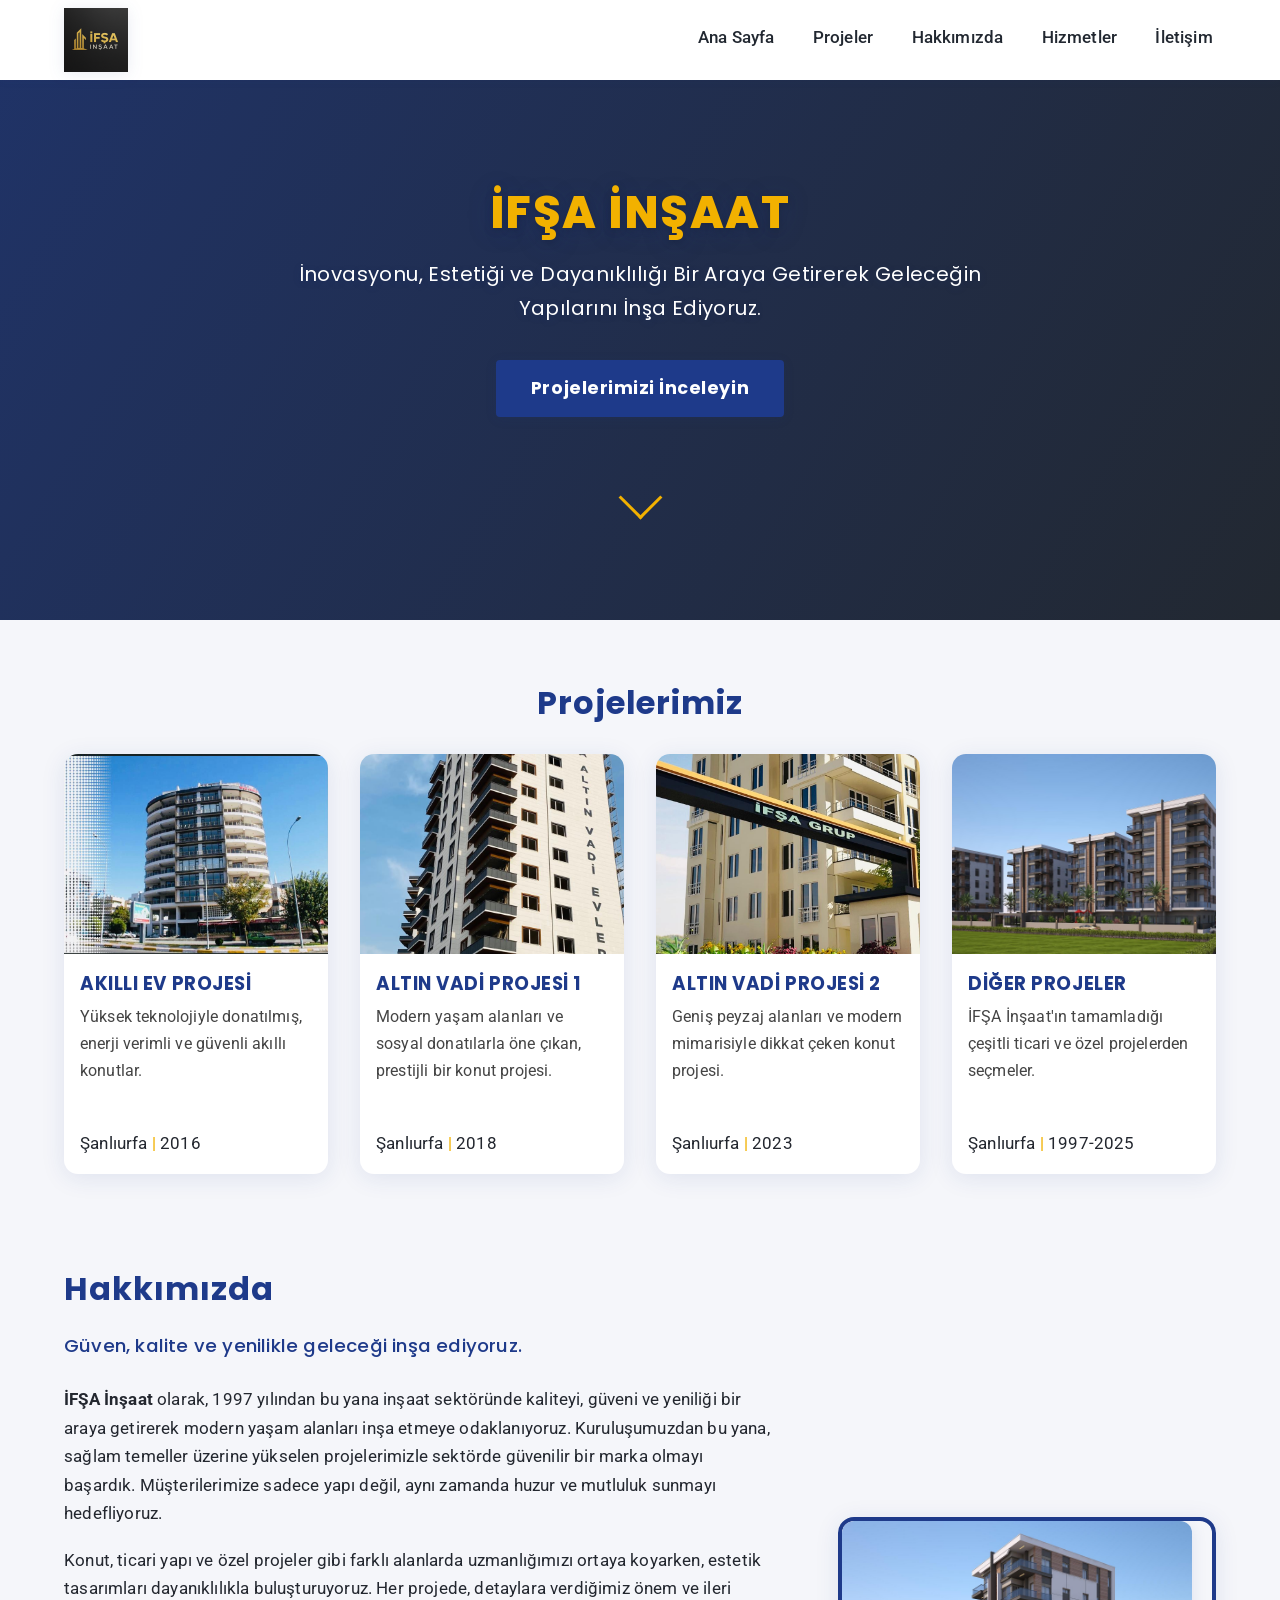
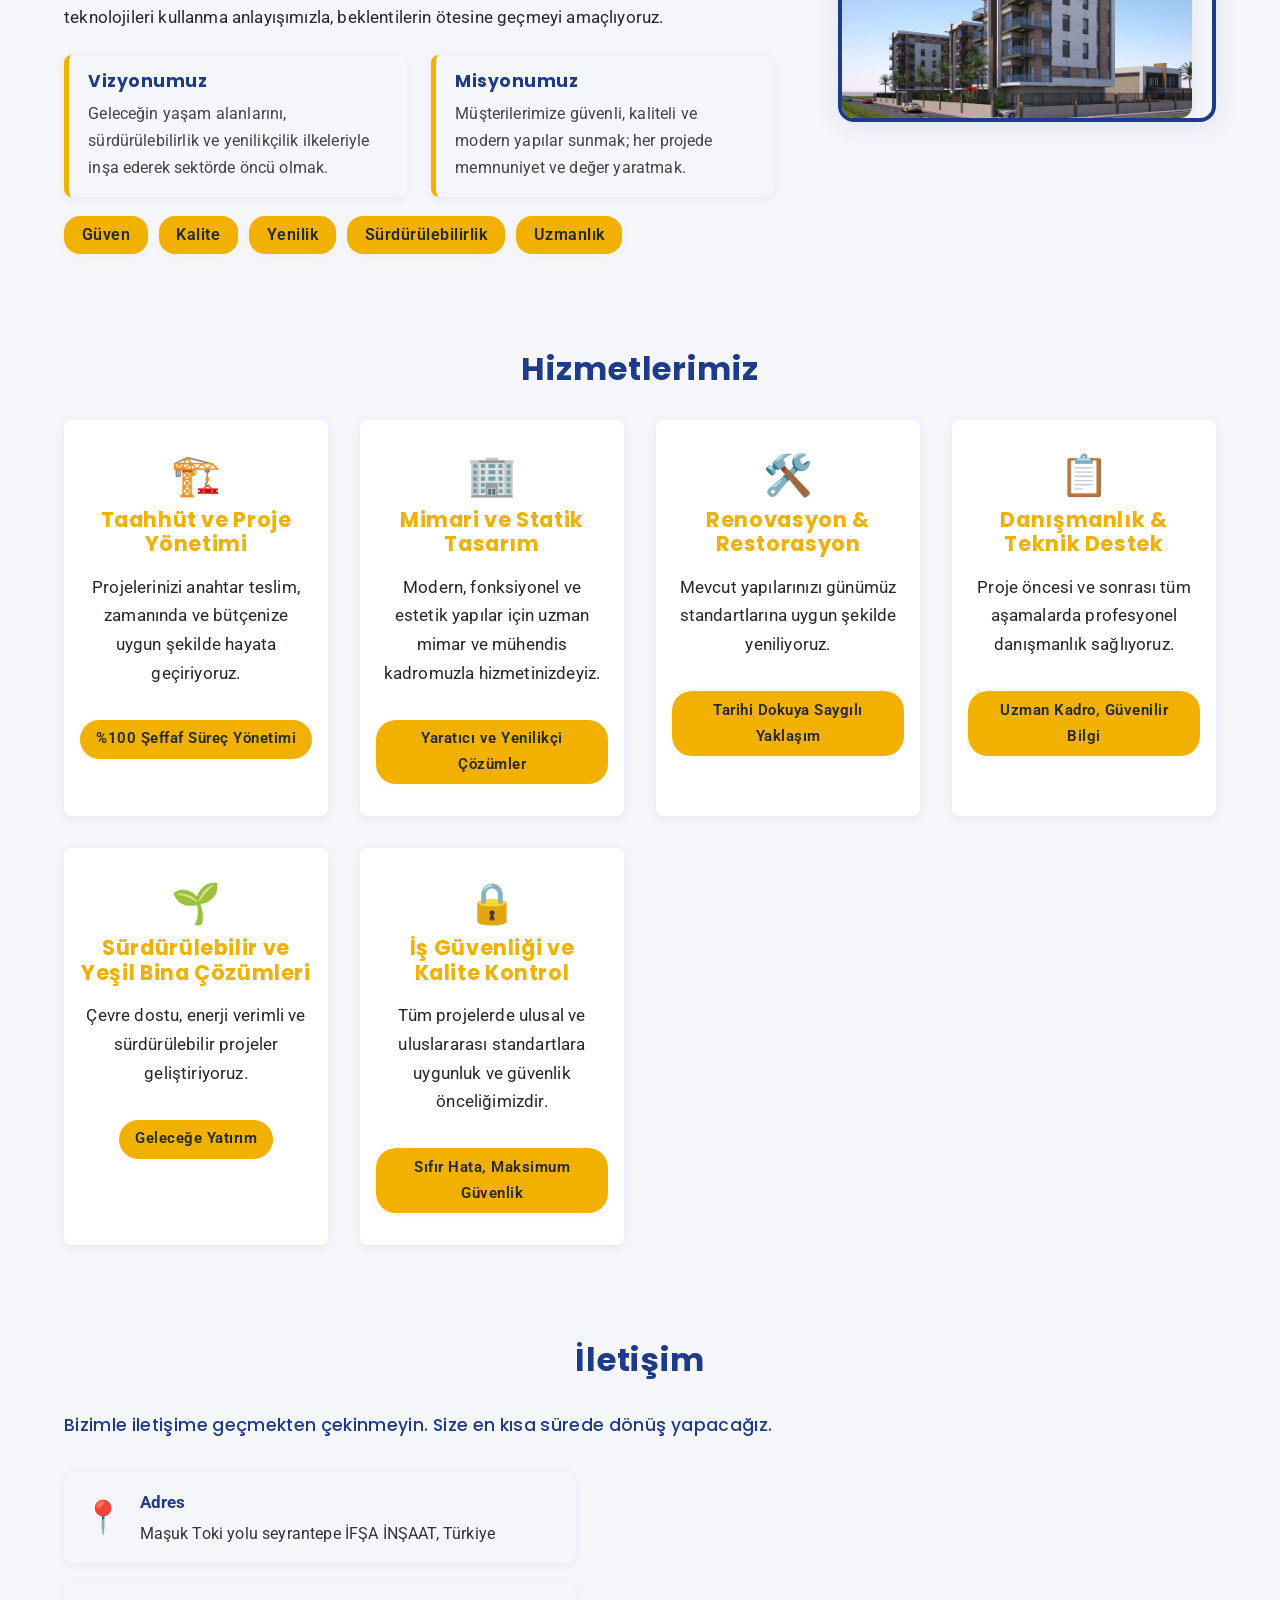
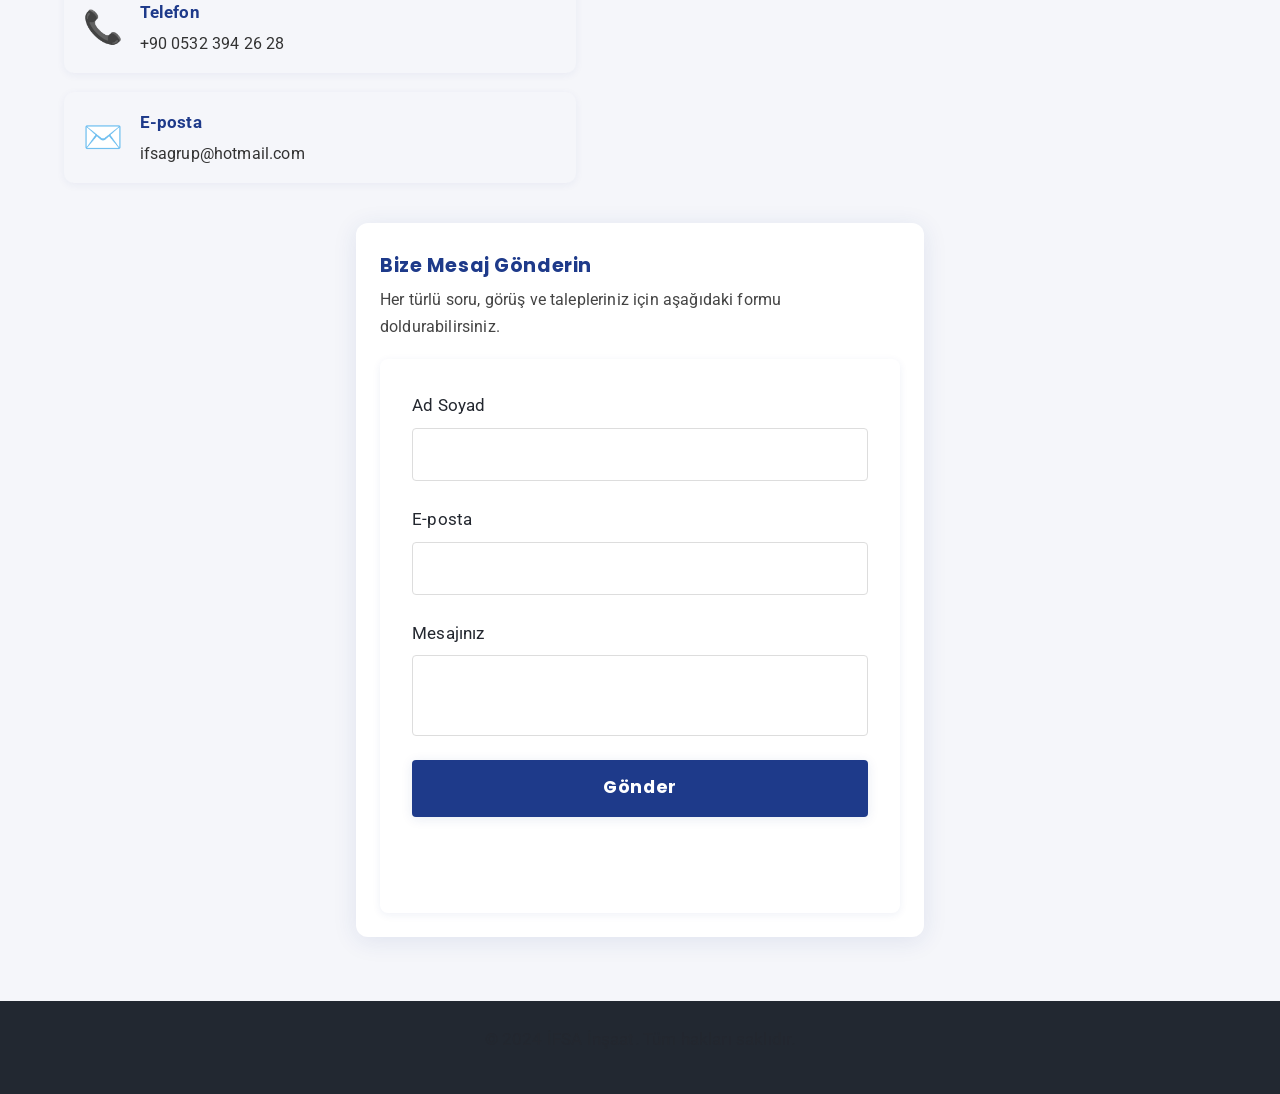
==== index.html @ 074496ff "first commit" ====
<!DOCTYPE html>
<html lang="tr">
<head>
  <meta charset="UTF-8">
  <meta name="viewport" content="width=device-width, initial-scale=1.0">
  <title>İFŞA İNŞAAT</title>
  <link rel="stylesheet" href="style.css">
  <link rel="icon" href="images/ifsa-logo.png">
</head>
<body>
  <!-- Header -->
  <header class="navbar">
    <div class="container nav-flex">
      <a href="#" class="logo"><img src="images/ifsa-logo.png" alt="İFSA Logo"></a>
      <button class="menu-toggle" aria-label="Menüyü Aç/Kapat">☰</button>
      <nav>
        <ul class="nav-menu">
          <li><a href="#hero">Ana Sayfa</a></li>
          <li><a href="#projects">Projeler</a></li>
          <li><a href="#about">Hakkımızda</a></li>
          <li><a href="#services">Hizmetler</a></li>          
          <li><a href="#contact">İletişim</a></li>
        </ul>
      </nav>
    </div>
  </header>

  <!-- Hero Section -->
  <section id="hero" class="hero-section">
    <video autoplay muted loop class="hero-bg">
      <source src="images/ifsa-video.mp4" type="video/mp4">
    </video>
    <div class="hero-overlay"></div>
    <div class="hero-content">
      <h1>İFŞA İNŞAAT</h1>
      <p class="hero-subtitle">İnovasyonu, Estetiği ve Dayanıklılığı Bir Araya Getirerek Geleceğin Yapılarını İnşa Ediyoruz.</p>
      <div class="hero-btn-box">
        <a href="#projects" class="btn-primary">Projelerimizi İnceleyin</a>
      </div>
      <div class="scroll-down">
        <span></span>
      </div>
    </div>
  </section>

  <!-- Projeler -->
  <section id="projects" class="projects-section container">
    <h2>Projelerimiz</h2>
    <div class="projects-gallery">
      <div class="project-item">
        <div class="project-image">
          <img src="images/proje1/1.jpg" alt="Akıllı Ev Projesi" class="lightbox-trigger" data-gallery="proje1">
        </div>
        <div class="project-info">
          <h3>AKILLI EV PROJESİ</h3>
          <p>Yüksek teknolojiyle donatılmış, enerji verimli ve güvenli akıllı konutlar.</p>
          <div class="project-meta">
            <span>Şanlıurfa</span> | <span>2016</span>
          </div>
        </div>
      </div>
      <div class="project-item">
        <div class="project-image">
          <img src="images/proje2/17.jpg" alt="Altın Vadi Projesi 1" class="lightbox-trigger" data-gallery="proje2">
        </div>
        <div class="project-info">
          <h3>ALTIN VADİ PROJESİ 1</h3>
          <p>Modern yaşam alanları ve sosyal donatılarla öne çıkan, prestijli bir konut projesi.</p>
          <div class="project-meta">
            <span>Şanlıurfa</span> | <span>2018</span>
          </div>
        </div>
      </div>
      <div class="project-item">
        <div class="project-image">
          <img src="images/proje3/1.jpg" alt="Altın Vadi Projesi 2" class="lightbox-trigger" data-gallery="proje3">
        </div>
        <div class="project-info">
          <h3>ALTIN VADİ PROJESİ 2</h3>
          <p>Geniş peyzaj alanları ve modern mimarisiyle dikkat çeken konut projesi.</p>
          <div class="project-meta">
            <span>Şanlıurfa</span> | <span>2023</span>
          </div>
        </div>
      </div>
      <div class="project-item">
        <div class="project-image">
          <img src="images/proje4/9.jpeg" alt="Diğer Projeler" class="lightbox-trigger" data-gallery="proje4">
        </div>
        <div class="project-info">
          <h3>DİĞER PROJELER</h3>
          <p>İFŞA İnşaat'ın tamamladığı çeşitli ticari ve özel projelerden seçmeler.</p>
          <div class="project-meta">
            <span>Şanlıurfa</span> | <span>1997-2025</span>
          </div>
        </div>
      </div>
    </div>
  </section>

  <!-- Lightbox Modal -->
  <div id="lightbox-modal" class="lightbox-modal">
    <span class="lightbox-close">&times;</span>
    <div class="lightbox-header">
      <span id="lightbox-title"></span>
      <span id="lightbox-counter"></span>
    </div>
    <img class="lightbox-content" id="lightbox-img" src="" alt="">
    <div class="lightbox-controls">
      <button id="lightbox-prev">&#10094;</button>
      <button id="lightbox-next">&#10095;</button>
    </div>
    <div class="lightbox-thumbnails" id="lightbox-thumbnails"></div>
  </div>

  <!-- Hakkımızda -->
  <section id="about" class="about-section container">
    <h2>Hakkımızda</h2>
    <p class="about-subtitle">Güven, kalite ve yenilikle geleceği inşa ediyoruz.</p>
    <div class="about-flex">
      <div class="about-text">
        <div class="about-block">
          <p><strong>İFŞA İnşaat</strong> olarak, 1997 yılından bu yana inşaat sektöründe kaliteyi, güveni ve yeniliği bir araya getirerek modern yaşam alanları inşa etmeye odaklanıyoruz. Kuruluşumuzdan bu yana, sağlam temeller üzerine yükselen projelerimizle sektörde güvenilir bir marka olmayı başardık. Müşterilerimize sadece yapı değil, aynı zamanda huzur ve mutluluk sunmayı hedefliyoruz.</p>
        </div>
        <div class="about-block">
          <p>Konut, ticari yapı ve özel projeler gibi farklı alanlarda uzmanlığımızı ortaya koyarken, estetik tasarımları dayanıklılıkla buluşturuyoruz. Her projede, detaylara verdiğimiz önem ve ileri teknolojileri kullanma anlayışımızla, beklentilerin ötesine geçmeyi amaçlıyoruz.</p>
        </div>
        <div class="about-values">
          <div class="about-value-box">
            <h4>Vizyonumuz</h4>
            <p>Geleceğin yaşam alanlarını, sürdürülebilirlik ve yenilikçilik ilkeleriyle inşa ederek sektörde öncü olmak.</p>
          </div>
          <div class="about-value-box">
            <h4>Misyonumuz</h4>
            <p>Müşterilerimize güvenli, kaliteli ve modern yapılar sunmak; her projede memnuniyet ve değer yaratmak.</p>
          </div>
        </div>
        <div class="about-keywords">
          <span>Güven</span>
          <span>Kalite</span>
          <span>Yenilik</span>
          <span>Sürdürülebilirlik</span>
          <span>Uzmanlık</span>
        </div>
      </div>
      <div class="about-img about-img-framed">
        <img src="images/proje4/8.jpeg" alt="Hakkımızda">
      </div>
    </div>
  </section>

  <!-- Hizmetler -->
  <section id="services" class="services-section container">
    <h2>Hizmetlerimiz</h2>
    <div class="services-grid">
      <div class="service-item">
        <div class="service-icon">🏗️</div>
        <h3>Taahhüt ve Proje Yönetimi</h3>
        <p>Projelerinizi anahtar teslim, zamanında ve bütçenize uygun şekilde hayata geçiriyoruz.</p>
        <span class="service-highlight">%100 Şeffaf Süreç Yönetimi</span>
      </div>
      <div class="service-item">
        <div class="service-icon">🏢</div>
        <h3>Mimari ve Statik Tasarım</h3>
        <p>Modern, fonksiyonel ve estetik yapılar için uzman mimar ve mühendis kadromuzla hizmetinizdeyiz.</p>
        <span class="service-highlight">Yaratıcı ve Yenilikçi Çözümler</span>
      </div>
      <div class="service-item">
        <div class="service-icon">🛠️</div>
        <h3>Renovasyon & Restorasyon</h3>
        <p>Mevcut yapılarınızı günümüz standartlarına uygun şekilde yeniliyoruz.</p>
        <span class="service-highlight">Tarihi Dokuya Saygılı Yaklaşım</span>
      </div>
      <div class="service-item">
        <div class="service-icon">📋</div>
        <h3>Danışmanlık & Teknik Destek</h3>
        <p>Proje öncesi ve sonrası tüm aşamalarda profesyonel danışmanlık sağlıyoruz.</p>
        <span class="service-highlight">Uzman Kadro, Güvenilir Bilgi</span>
      </div>
      <div class="service-item">
        <div class="service-icon">🌱</div>
        <h3>Sürdürülebilir ve Yeşil Bina Çözümleri</h3>
        <p>Çevre dostu, enerji verimli ve sürdürülebilir projeler geliştiriyoruz.</p>
        <span class="service-highlight">Geleceğe Yatırım</span>
      </div>
      <div class="service-item">
        <div class="service-icon">🔒</div>
        <h3>İş Güvenliği ve Kalite Kontrol</h3>
        <p>Tüm projelerde ulusal ve uluslararası standartlara uygunluk ve güvenlik önceliğimizdir.</p>
        <span class="service-highlight">Sıfır Hata, Maksimum Güvenlik</span>
      </div>
    </div>
  </section>

  <!-- İletişim -->
  <section id="contact" class="contact-section container">
    <h2>İletişim</h2>
    <p class="contact-subtitle">Bizimle iletişime geçmekten çekinmeyin. Size en kısa sürede dönüş yapacağız.</p>
    <div class="contact-flex">
      <div class="contact-details-boxes">
        <div class="contact-detail-box">
          <span class="contact-icon">📍</span>
          <div>
            <strong>Adres</strong>
            <p>Maşuk Toki yolu seyrantepe İFŞA İNŞAAT, Türkiye</p>
          </div>
        </div>
        <div class="contact-detail-box">
          <span class="contact-icon">📞</span>
          <div>
            <strong>Telefon</strong>
            <p><a href="tel:+905323942628">+90 0532 394 26 28</a></p>
          </div>
        </div>
        <div class="contact-detail-box">
          <span class="contact-icon">✉️</span>
          <div>
            <strong>E-posta</strong>
            <p><a href="mailto:ifsagrup@hotmail.com">ifsagrup@hotmail.com</a></p>
          </div>
        </div>
      </div>
      <div class="contact-map-box">
        <iframe src="https://www.google.com/maps/embed?pb=!1m17!1m12!1m3!1d1588.7560544864891!2d38.77207777121857!3d37.21181626768499!2m3!1f0!2f0!3f0!3m2!1i1024!2i768!4f13.1!3m2!1m1!2zMzfCsDEyJzQyLjUiTiAzOMKwNDYnMjIuMiJF!5e0!3m2!1str!2str!4v1751894590966!5m2!1str!2str" width="100%" height="250" style="border:0; border-radius:8px;" allowfullscreen="" loading="lazy" referrerpolicy="no-referrer-when-downgrade"></iframe>
      </div>
    </div>
    <div class="contact-form-box">
      <h3>Bize Mesaj Gönderin</h3>
      <p>Her türlü soru, görüş ve talepleriniz için aşağıdaki formu doldurabilirsiniz.</p>
      <form id="contactForm" novalidate>
        <div class="form-group">
          <label for="name">Ad Soyad</label>
          <input type="text" id="name" name="name" required>
        </div>
        <div class="form-group">
          <label for="email">E-posta</label>
          <input type="email" id="email" name="email" required>
        </div>
        <div class="form-group">
          <label for="message">Mesajınız</label>
          <textarea id="message" name="message" required></textarea>
        </div>
        <button type="submit" class="btn-primary">Gönder</button>
        <div id="form-message"></div>
      </form>
    </div>
  </section>

  <!-- Footer -->
  <footer class="footer">
    <div class="container">
      <p>&copy; 2024 İFSA İnşaat. Tüm hakları saklıdır.</p>
    </div>
  </footer>

  <script src="script.js"></script>
</body>
</html>
---- style.css ----
@import url('https://fonts.googleapis.com/css2?family=Poppins:wght@400;600;700&family=Roboto:wght@400;500&display=swap');

/* Renk Paleti */
:root {
  --white: #fff;
  --dark: #222831;
  --yellow: #f2b100;
  --blue: #1e3a8a;
  --gray: #f5f6fa;
}

html {
  scroll-behavior: smooth;
}

body {
  margin: 0;
  font-family: 'Roboto', 'Segoe UI', Arial, sans-serif;
  background: var(--gray);
  color: var(--dark);
  font-size: 1.05rem;
  line-height: 1.7;
  letter-spacing: 0.01em;
}
h1, h2, h3, h4, h5, h6 {
  font-family: 'Poppins', 'Segoe UI', Arial, sans-serif;
  font-weight: 700;
  color: var(--blue);
  letter-spacing: 0.03em;
  margin-top: 0;
  margin-bottom: 0.7em;
  line-height: 1.18;
}
h1 {
  font-size: 2.5rem;
}
h2 {
  font-size: 2rem;
}
h3 {
  font-size: 1.3rem;
}
h4 {
  font-size: 1.1rem;
}
p, label, input, textarea, li, a, span, .btn-primary {
  font-family: 'Roboto', 'Segoe UI', Arial, sans-serif;
  font-weight: 400;
  color: #23272f;
  font-size: 1.05rem;
  line-height: 1.7;
  letter-spacing: 0.01em;
}
p {
  margin-top: 0;
  margin-bottom: 1em;
}
.about-subtitle, .contact-subtitle, .hero-subtitle {
  font-family: 'Poppins', 'Segoe UI', Arial, sans-serif;
  font-weight: 500;
  color: var(--blue);
  font-size: 1.15rem;
  letter-spacing: 0.02em;
}
.btn-primary {
  font-family: 'Poppins', 'Segoe UI', Arial, sans-serif;
  font-weight: 600;
  letter-spacing: 0.03em;
  font-size: 1.1rem;
}
@media (max-width: 900px) {
  h1 { font-size: 1.7rem; }
  h2 { font-size: 1.3rem; }
  h3 { font-size: 1.1rem; }
  .about-subtitle, .contact-subtitle, .hero-subtitle { font-size: 1rem; }
}
@media (max-width: 600px) {
  body { font-size: 0.97rem; }
  h1 { font-size: 1.2rem; }
  h2 { font-size: 1.05rem; }
  h3 { font-size: 0.98rem; }
}

.container {
  width: 90%;
  max-width: 1200px;
  margin: 0 auto;
}

/* Header/Navbar */
.navbar {
  background: var(--white);
  box-shadow: 0 2px 8px rgba(30,58,138,0.05);
  position: sticky;
  top: 0;
  z-index: 100;
  transition: box-shadow 0.3s, background 0.3s, backdrop-filter 0.3s;
  backdrop-filter: none;
}
.navbar.scrolled {
  background: rgba(255,255,255,0.85);
  box-shadow: 0 6px 24px rgba(30,58,138,0.10);
  backdrop-filter: blur(8px);
}
.nav-flex {
  display: flex;
  align-items: center;
  justify-content: space-between;
  padding: 0.5rem 0;
  gap: 2.5rem;
}
.logo {
  display: flex;
  align-items: center;
  font-size: 2rem;
  font-weight: 700;
  color: var(--blue);
  margin-right: 2.5rem;
  letter-spacing: 1px;
  text-transform: uppercase;
  transition: transform 0.2s;
  z-index: 2;
}
.logo img {
  height: 64px;
  width: auto;
  margin-right: 0.75rem;
  filter: drop-shadow(0 2px 8px rgba(30,58,138,0.10));
  transition: transform 0.2s;
}
.logo:hover img {
  transform: scale(1.08) rotate(-2deg);
}
.nav-menu {
  list-style: none;
  display: flex;
  gap: 2rem;
  margin: 0;
  padding: 0;
}
.nav-menu li {
  position: relative;
}
.nav-menu li a {
  text-decoration: none;
  color: var(--dark);
  font-weight: 500;
  transition: color 0.2s;
  padding: 0.5rem 0.2rem;
  display: inline-block;
}
.nav-menu li a::after {
  content: '';
  display: block;
  height: 3px;
  width: 0;
  background: var(--blue);
  border-radius: 2px;
  transition: width 0.3s cubic-bezier(.4,0,.2,1);
  margin: 0 auto 0.1rem auto;
}
.nav-menu li a:hover,
.nav-menu li a:focus {
  color: var(--blue);
}
.nav-menu li a:hover::after,
.nav-menu li a:focus::after {
  width: 100%;
}

/* Aktif menü için örnek (manuel veya JS ile .active eklenebilir) */
.nav-menu li a.active {
  color: var(--yellow);
}
.nav-menu li a.active::after {
  width: 100%;
  background: var(--yellow);
}

/* Hero Section */
.hero-section {
  position: relative;
  height: 60vh;
  min-height: 400px;
  display: flex;
  align-items: center;
  justify-content: center;
  overflow: hidden;
  background: var(--dark);
}
.hero-bg {
  position: absolute;
  top: 0; left: 0; width: 100%; height: 100%; object-fit: cover; z-index: 1;
  filter: brightness(0.85) contrast(1.08);
}
.hero-overlay {
  position: absolute;
  top: 0; left: 0; width: 100%; height: 100%;
  z-index: 2;
  background: linear-gradient(120deg, rgba(30,58,138,0.60) 0%, rgba(34,40,49,0.60) 100%);
  pointer-events: none;
}
.hero-content {
  position: relative;
  z-index: 3;
  color: var(--white);
  text-align: center;
  width: 100%;
  max-width: 700px;
  margin: 0 auto;
  padding: 0 1rem;
  display: flex;
  flex-direction: column;
  align-items: center;
  justify-content: center;
}
.hero-content h1 {
  font-size: 2.8rem;
  margin-bottom: 1.1rem;
  color: var(--yellow);
  text-shadow: 0 4px 24px rgba(30,58,138,0.25), 0 2px 8px rgba(0,0,0,0.18);
  font-weight: 800;
  letter-spacing: 1.5px;
  animation: fadeInDown 1s cubic-bezier(.4,0,.2,1);
}
.hero-subtitle {
  font-size: 1.25rem;
  margin-bottom: 2.2rem;
  color: var(--white);
  text-shadow: 0 2px 8px rgba(30,58,138,0.18);
  font-weight: 400;
  animation: fadeInUp 1.2s cubic-bezier(.4,0,.2,1);
}
.hero-btn-box {
  margin-bottom: 2.5rem;
  animation: fadeIn 1.5s cubic-bezier(.4,0,.2,1);
}
.btn-primary {
  background: var(--blue);
  color: var(--white);
  padding: 0.85rem 2.2rem;
  border: none;
  border-radius: 4px;
  font-size: 1.1rem;
  font-weight: 700;
  cursor: pointer;
  transition: background 0.2s, transform 0.2s, box-shadow 0.2s;
  text-decoration: none;
  display: inline-block;
  box-shadow: 0 2px 12px rgba(30,58,138,0.10);
}
.btn-primary:hover {
  background: var(--yellow);
  color: var(--dark);
  transform: translateY(-2px) scale(1.04);
  box-shadow: 0 6px 24px rgba(242,177,0,0.13);
}
.scroll-down {
  margin-top: 1.5rem;
  display: flex;
  justify-content: center;
  align-items: center;
  height: 32px;
}
.scroll-down span {
  display: block;
  width: 28px;
  height: 28px;
  border-bottom: 3px solid var(--yellow);
  border-right: 3px solid var(--yellow);
  transform: rotate(45deg);
  margin: 0 auto;
  animation: scrollDownAnim 1.2s infinite alternate;
}
@keyframes fadeInDown {
  from { opacity: 0; transform: translateY(-40px); }
  to { opacity: 1; transform: translateY(0); }
}
@keyframes fadeInUp {
  from { opacity: 0; transform: translateY(40px); }
  to { opacity: 1; transform: translateY(0); }
}
@keyframes fadeIn {
  from { opacity: 0; }
  to { opacity: 1; }
}
@keyframes scrollDownAnim {
  from { transform: rotate(45deg) translateY(0); opacity: 1; }
  to { transform: rotate(45deg) translateY(12px); opacity: 0.7; }
}
@media (max-width: 600px) {
  .hero-section {
    min-height: 220px;
    height: 38vh;
    padding: 1.2rem 0 0.5rem 0;
  }
  .hero-content h1 {
    font-size: 1.3rem;
    margin-bottom: 0.7rem;
  }
  .hero-subtitle {
    font-size: 0.98rem;
    margin-bottom: 1.2rem;
  }
  .hero-btn-box {
    margin-bottom: 1.2rem;
  }
  .scroll-down span {
    width: 18px;
    height: 18px;
    border-width: 2px;
  }
}

/* Projeler */
.projects-section {
  padding: 4rem 0 2rem 0;
}
.projects-section h2 {
  text-align: center;
  color: var(--blue);
  margin-bottom: 2rem;
}
.projects-gallery {
  display: grid;
  grid-template-columns: repeat(auto-fit, minmax(260px, 1fr));
  gap: 2rem;
}
.project-item {
  background: var(--white);
  border-radius: 14px;
  box-shadow: 0 4px 24px rgba(30,58,138,0.10);
  overflow: hidden;
  display: flex;
  flex-direction: column;
  transition: transform 0.22s cubic-bezier(.4,0,.2,1), box-shadow 0.22s;
  cursor: pointer;
  min-height: 420px;
}
.project-item:hover {
  transform: translateY(-8px) scale(1.03);
  box-shadow: 0 12px 32px rgba(30,58,138,0.16);
}
.project-image {
  width: 100%;
  height: 200px;
  overflow: hidden;
  background: #eaeaea;
  display: flex;
  align-items: center;
  justify-content: center;
}
.project-image img {
  width: 100%;
  height: 100%;
  object-fit: cover;
  transition: transform 0.3s;
}
.project-item:hover .project-image img {
  transform: scale(1.06);
}
.project-info {
  padding: 1.2rem 1rem 1rem 1rem;
  flex: 1 1 auto;
  display: flex;
  flex-direction: column;
  justify-content: space-between;
}
.project-info h3 {
  color: var(--blue);
  font-size: 1.15rem;
  margin: 0 0 0.5rem 0;
  font-weight: 700;
}
.project-info p {
  color: #444;
  font-size: 1rem;
  margin: 0 0 1rem 0;
  flex: 1 1 auto;
}
.project-meta {
  font-size: 0.98rem;
  color: var(--yellow);
  font-weight: 600;
  margin-top: 0.5rem;
}

/* Lightbox */
.lightbox-modal {
  display: none;
  position: fixed;
  z-index: 2000;
  left: 0; top: 0; width: 100vw; height: 100vh;
  background: rgba(34,40,49,0.95);
  align-items: center;
  justify-content: center;
  flex-direction: column;
}
.lightbox-modal.active {
  display: flex;
}
.lightbox-content {
  max-width: 90vw;
  max-height: 70vh;
  border-radius: 8px;
  box-shadow: 0 4px 32px rgba(30,58,138,0.25);
}
.lightbox-close {
  color: var(--white);
  font-size: 2.5rem;
  position: absolute;
  top: 2rem;
  right: 3rem;
  cursor: pointer;
  z-index: 10;
}
.lightbox-controls {
  margin-top: 1rem;
  display: flex;
  gap: 2rem;
}
.lightbox-controls button {
  background: var(--yellow);
  border: none;
  color: var(--dark);
  font-size: 2rem;
  border-radius: 50%;
  width: 48px;
  height: 48px;
  cursor: pointer;
  transition: background 0.2s;
}
.lightbox-controls button:hover {
  background: var(--blue);
  color: var(--white);
}

/* Hakkımızda */
.about-section {
  padding: 4rem 0 2rem 0;
}
.about-flex {
  display: flex;
  flex-wrap: wrap;
  gap: 2rem;
  align-items: center;
  justify-content: center;
}
.about-text {
  flex: 1 1 300px;
  font-size: 1.1rem;
}
.about-img {
  flex: 1 1 300px;
  text-align: center;
}
.about-img img {
  max-width: 350px;
  width: 100%;
  border-radius: 8px;
  box-shadow: 0 2px 16px rgba(30,58,138,0.10);
}
.about-subtitle {
  text-align: left;
  color: var(--blue);
  font-size: 1.15rem;
  margin: 0 0 1.5rem 0;
  font-weight: 500;
  letter-spacing: 0.2px;
}
.about-block {
  margin-bottom: 1.1rem;
  font-size: 1.08rem;
  color: #333;
}
.about-values {
  display: flex;
  gap: 1.5rem;
  margin: 1.5rem 0 1rem 0;
  flex-wrap: wrap;
}
.about-value-box {
  background: var(--gray);
  border-left: 5px solid var(--yellow);
  border-radius: 8px;
  padding: 1rem 1.2rem;
  min-width: 220px;
  flex: 1 1 220px;
  box-shadow: 0 2px 8px rgba(30,58,138,0.06);
}
.about-value-box h4 {
  color: var(--blue);
  margin: 0 0 0.5rem 0;
  font-size: 1.08rem;
}
.about-value-box p {
  margin: 0;
  font-size: 1rem;
  color: #444;
}
.about-keywords {
  margin-top: 1.2rem;
  display: flex;
  flex-wrap: wrap;
  gap: 0.7rem;
}
.about-keywords span {
  background: var(--yellow);
  color: var(--dark);
  font-weight: 600;
  border-radius: 16px;
  padding: 0.35rem 1.1rem;
  font-size: 0.98rem;
  letter-spacing: 0.5px;
  box-shadow: 0 2px 8px rgba(242,177,0,0.08);
}
.about-img-framed {
  border: 4px solid var(--blue);
  border-radius: 16px;
  box-shadow: 0 4px 24px rgba(30,58,138,0.10);
  overflow: hidden;
  max-width: 370px;
  margin-left: 2rem;
}
.about-img-framed img {
  width: 100%;
  display: block;
  border-radius: 12px;
}

/* Hizmetler */
.services-section {
  padding: 4rem 0 2rem 0;
}
.services-section h2 {
  text-align: center;
  color: var(--blue);
  margin-bottom: 2rem;
}
.service-icon {
  font-size: 2.5rem;
  margin-bottom: 0.5rem;
  display: flex;
  align-items: center;
  justify-content: center;
  height: 48px;
}
.service-highlight {
  display: inline-block;
  margin-top: 1rem;
  background: var(--yellow);
  color: var(--dark);
  font-weight: 600;
  padding: 0.4rem 1rem;
  border-radius: 20px;
  font-size: 0.95rem;
  letter-spacing: 0.5px;
  box-shadow: 0 2px 8px rgba(242,177,0,0.08);
}
.services-grid {
  display: grid;
  grid-template-columns: repeat(auto-fit, minmax(220px, 1fr));
  gap: 2rem;
}
.service-item {
  background: var(--white);
  border-radius: 8px;
  box-shadow: 0 2px 8px rgba(30,58,138,0.07);
  padding: 2rem 1rem;
  text-align: center;
  transition: transform 0.2s;
}
.service-item:hover {
  transform: translateY(-4px) scale(1.02);
  box-shadow: 0 6px 24px rgba(30,58,138,0.10);
}
.service-item h3 {
  color: var(--yellow);
  margin-bottom: 1rem;
}

/* İletişim */
.contact-section {
  padding: 4rem 0 2rem 0;
}
.contact-section h2 {
  text-align: center;
  color: var(--blue);
  margin-bottom: 2rem;
}
.contact-info {
  display: flex;
  flex-wrap: wrap;
  gap: 2rem;
  justify-content: space-between;
  align-items: flex-start;
  margin-bottom: 2rem;
}
.contact-details {
  flex: 1 1 250px;
  font-size: 1.1rem;
  background: var(--white);
  border-radius: 8px;
  box-shadow: 0 2px 8px rgba(30,58,138,0.07);
  padding: 1.5rem 1rem;
}
.contact-details p {
  margin: 0.5rem 0;
}
.contact-details a {
  color: var(--blue);
  text-decoration: none;
}
.contact-details a:hover {
  text-decoration: underline;
}
.contact-map {
  flex: 2 1 350px;
  min-width: 250px;
  max-width: 600px;
}
.contact-map iframe {
  width: 100%;
  height: 250px;
  border: 0;
  border-radius: 8px;
}

#contactForm {
  max-width: 500px;
  margin: 0 auto;
  background: var(--white);
  border-radius: 8px;
  box-shadow: 0 2px 8px rgba(30,58,138,0.07);
  padding: 2rem;
  display: flex;
  flex-direction: column;
  gap: 1.5rem;
}
.form-group {
  display: flex;
  flex-direction: column;
  gap: 0.5rem;
}
input, textarea {
  padding: 0.75rem;
  border: 1px solid #ddd;
  border-radius: 4px;
  font-size: 1rem;
  font-family: inherit;
  resize: none;
}
input:focus, textarea:focus {
  outline: 2px solid var(--blue);
  border-color: var(--yellow);
}
#form-message {
  margin-top: 1rem;
  font-size: 1rem;
  color: var(--yellow);
  min-height: 24px;
}

/* Footer */
.footer {
  background: var(--dark);
  color: var(--white);
  text-align: center;
  padding: 1.5rem 0;
  margin-top: 2rem;
  font-size: 1rem;
}

/* --- Mobil Navbar (Hamburger) --- */
.menu-toggle {
  display: none;
  background: none;
  border: none;
  font-size: 2rem;
  color: var(--blue);
  cursor: pointer;
  margin-left: 1rem;
  z-index: 10;
}
@media (max-width: 900px) {
  .nav-menu {
    gap: 1rem;
  }
  .about-values {
    flex-direction: column;
    gap: 1rem;
  }
  .about-img-framed {
    margin-left: 0;
    margin-top: 1.5rem;
    max-width: 100%;
  }
}
@media (max-width: 800px) {
  .nav-flex {
    flex-wrap: wrap;
  }
  .nav-menu {
    position: absolute;
    top: 100%;
    right: 0;
    left: 0;
    background: var(--white);
    flex-direction: column;
    align-items: flex-start;
    gap: 0;
    box-shadow: 0 8px 32px rgba(30,58,138,0.08);
    padding: 0.5rem 0;
    display: none;
    z-index: 9;
  }
  .nav-menu.open {
    display: flex;
  }
  .menu-toggle {
    display: block;
  }
}
@media (max-width: 600px) {
  .container {
    width: 98%;
    padding: 0 4px;
  }
  .hero-section {
    min-height: 280px;
    height: 40vh;
    padding: 2rem 0 1rem 0;
  }
  .hero-content h1 {
    font-size: 1.1rem;
  }
  .hero-content p {
    font-size: 0.95rem;
  }
  .projects-section, .about-section, .services-section, .contact-section {
    padding: 2rem 0 1rem 0;
  }
  .projects-gallery {
    grid-template-columns: 1fr;
    gap: 1rem;
  }
  .project-item {
    min-height: 320px;
  }
  .project-image {
    height: 140px;
  }
  .project-info {
    padding: 0.8rem 0.5rem 0.7rem 0.5rem;
  }
  .project-info h3 {
    font-size: 1rem;
  }
  .project-info p {
    font-size: 0.93rem;
  }
  .project-meta {
    font-size: 0.92rem;
  }
  .about-flex {
    flex-direction: column;
    gap: 1rem;
  }
  .about-img img {
    max-width: 100%;
  }
  .about-subtitle {
    font-size: 1rem;
    margin-bottom: 1rem;
  }
  .about-block {
    font-size: 0.98rem;
  }
  .about-value-box {
    font-size: 0.95rem;
    padding: 0.7rem 0.7rem;
  }
  .about-keywords span {
    font-size: 0.93rem;
    padding: 0.25rem 0.7rem;
  }
  .service-item {
    padding: 1.2rem 0.5rem;
  }
  .contact-info {
    flex-direction: column;
    gap: 1rem;
  }
  .contact-details {
    font-size: 1rem;
    padding: 1rem 0.5rem;
  }
  .contact-map iframe {
    height: 180px;
  }
  .footer {
    font-size: 0.85rem;
    padding: 1rem 0;
  }
}

.contact-subtitle {
  color: var(--blue);
  font-size: 1.08rem;
  margin-bottom: 2rem;
  text-align: left;
  font-weight: 500;
}
.contact-flex {
  display: flex;
  gap: 2.5rem;
  flex-wrap: wrap;
  margin-bottom: 2.5rem;
  align-items: flex-start;
}
.contact-details-boxes {
  display: flex;
  flex-direction: column;
  gap: 1.2rem;
  min-width: 220px;
  flex: 1 1 220px;
}
.contact-detail-box {
  display: flex;
  align-items: flex-start;
  background: var(--gray);
  border-radius: 10px;
  box-shadow: 0 2px 8px rgba(30,58,138,0.06);
  padding: 1rem 1.2rem;
  gap: 1rem;
}
.contact-icon {
  font-size: 2rem;
  color: var(--yellow);
  margin-top: 2px;
  flex-shrink: 0;
}
.contact-detail-box strong {
  color: var(--blue);
  font-size: 1.05rem;
}
.contact-detail-box p, .contact-detail-box a {
  margin: 0.2rem 0 0 0;
  color: #333;
  font-size: 1rem;
  text-decoration: none;
}
.contact-detail-box a:hover {
  color: var(--blue);
  text-decoration: underline;
}
.contact-map-box {
  flex: 2 1 350px;
  min-width: 250px;
  max-width: 600px;
}
.contact-map-box iframe {
  width: 100%;
  height: 250px;
  border: 0;
  border-radius: 8px;
}
.contact-form-box {
  background: var(--white);
  border-radius: 12px;
  box-shadow: 0 4px 24px rgba(30,58,138,0.10);
  padding: 2rem 1.5rem 1.5rem 1.5rem;
  max-width: 520px;
  margin: 0 auto;
}
.contact-form-box h3 {
  color: var(--blue);
  margin-top: 0;
  margin-bottom: 0.5rem;
  font-size: 1.2rem;
}
.contact-form-box p {
  color: #444;
  font-size: 1rem;
  margin-bottom: 1.2rem;
}
@media (max-width: 900px) {
  .contact-flex {
    flex-direction: column;
    gap: 1.5rem;
  }
  .contact-map-box {
    max-width: 100%;
  }
}
@media (max-width: 600px) {
  .contact-subtitle {
    font-size: 0.98rem;
    margin-bottom: 1.2rem;
  }
  .contact-details-boxes {
    gap: 0.7rem;
  }
  .contact-detail-box {
    padding: 0.7rem 0.7rem;
    font-size: 0.95rem;
  }
  .contact-icon {
    font-size: 1.3rem;
  }
  .contact-map-box iframe {
    height: 140px;
  }
  .contact-form-box {
    padding: 1.1rem 0.5rem 0.7rem 0.5rem;
    max-width: 100%;
  }
}

.lightbox-header {
  display: flex;
  justify-content: space-between;
  align-items: center;
  width: 100%;
  max-width: 90vw;
  margin: 0 auto 1rem auto;
  color: var(--white);
  font-family: 'Poppins', Arial, sans-serif;
  font-size: 1.08rem;
  font-weight: 600;
  letter-spacing: 0.02em;
  padding: 0 0.5rem;
}
#lightbox-title {
  color: var(--yellow);
  font-size: 1.08rem;
  font-weight: 700;
}
#lightbox-counter {
  color: var(--white);
  font-size: 1rem;
  font-weight: 400;
}
.lightbox-thumbnails {
  display: flex;
  justify-content: center;
  align-items: center;
  gap: 0.5rem;
  margin-top: 1.2rem;
  flex-wrap: wrap;
  max-width: 90vw;
  overflow-x: auto;
}
.lightbox-thumbnails img {
  width: 54px;
  height: 38px;
  object-fit: cover;
  border-radius: 5px;
  border: 2px solid transparent;
  cursor: pointer;
  opacity: 0.7;
  transition: border 0.2s, opacity 0.2s;
}
.lightbox-thumbnails img.active {
  border: 2px solid var(--yellow);
  opacity: 1;
  box-shadow: 0 2px 8px rgba(242,177,0,0.18);
}
@media (max-width: 600px) {
  .lightbox-header {
    font-size: 0.95rem;
    padding: 0 0.2rem;
  }
  .lightbox-thumbnails img {
    width: 38px;
    height: 28px;
  }
}
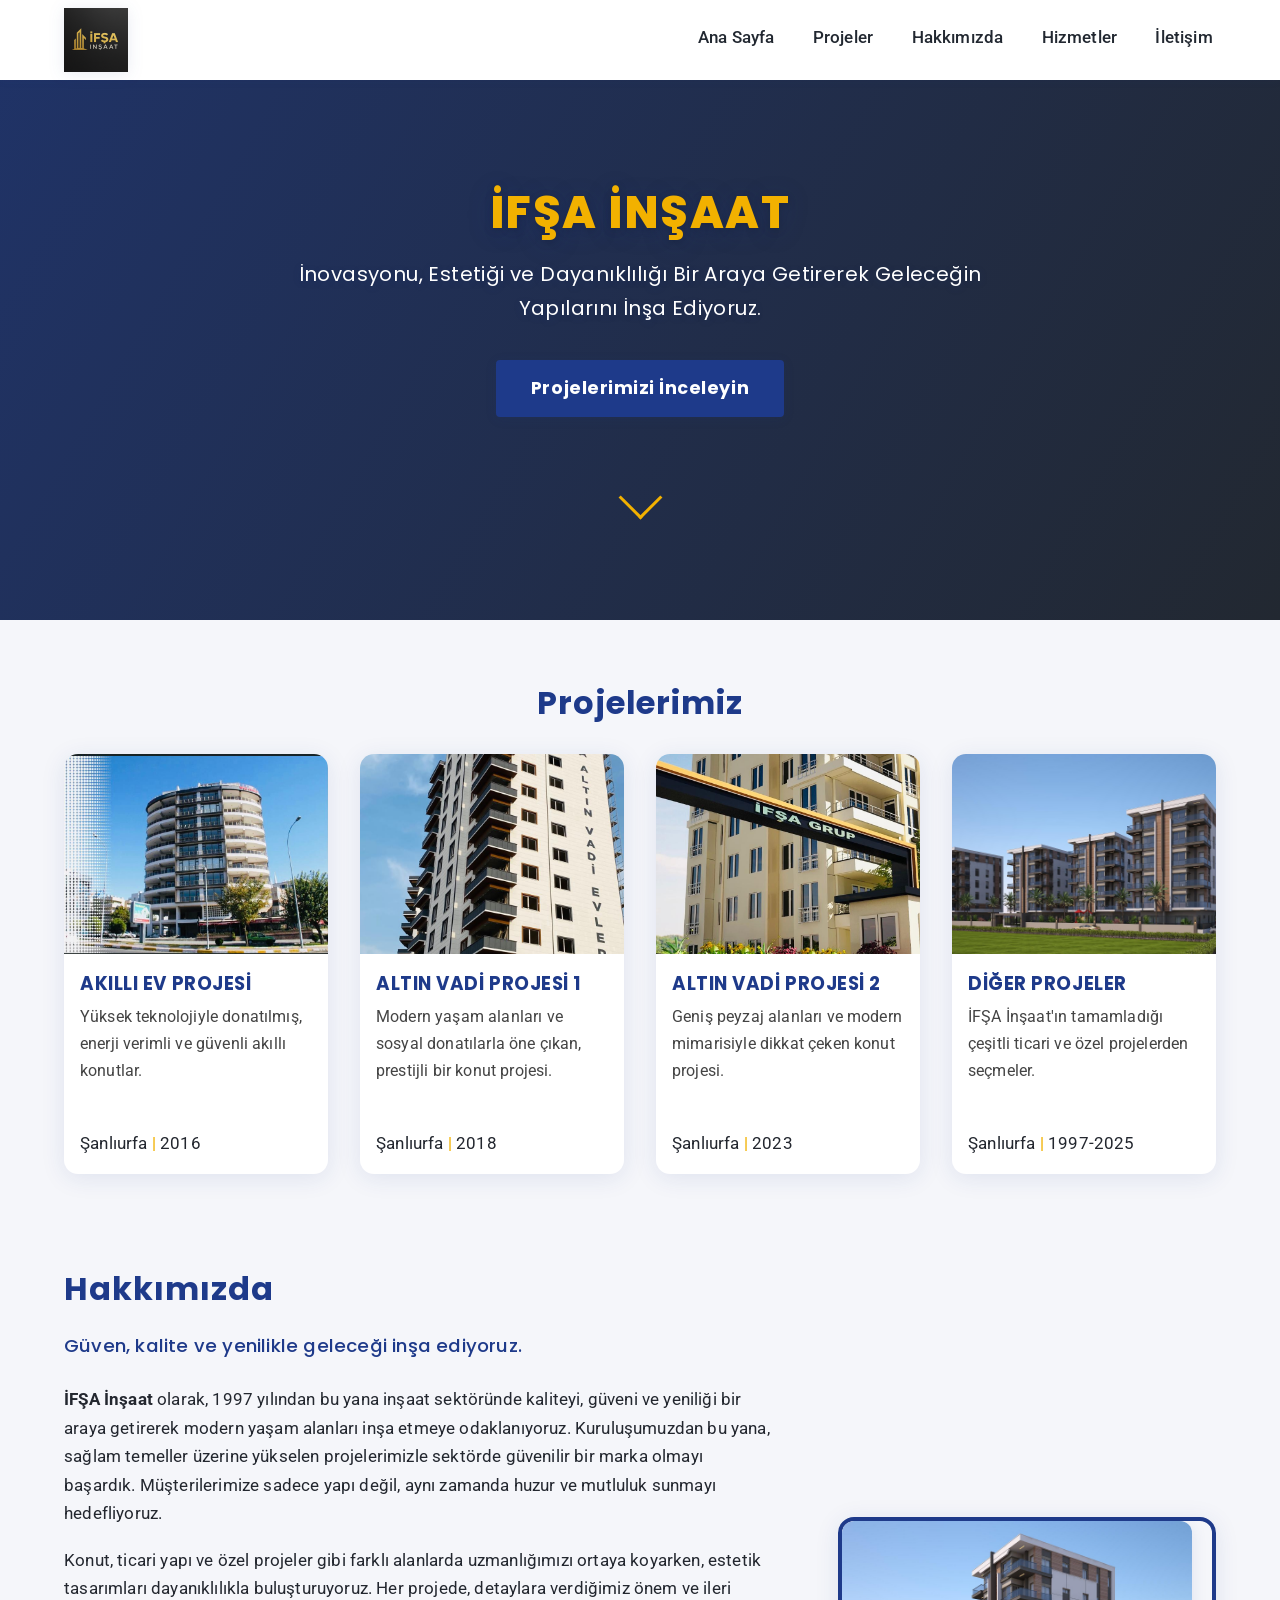
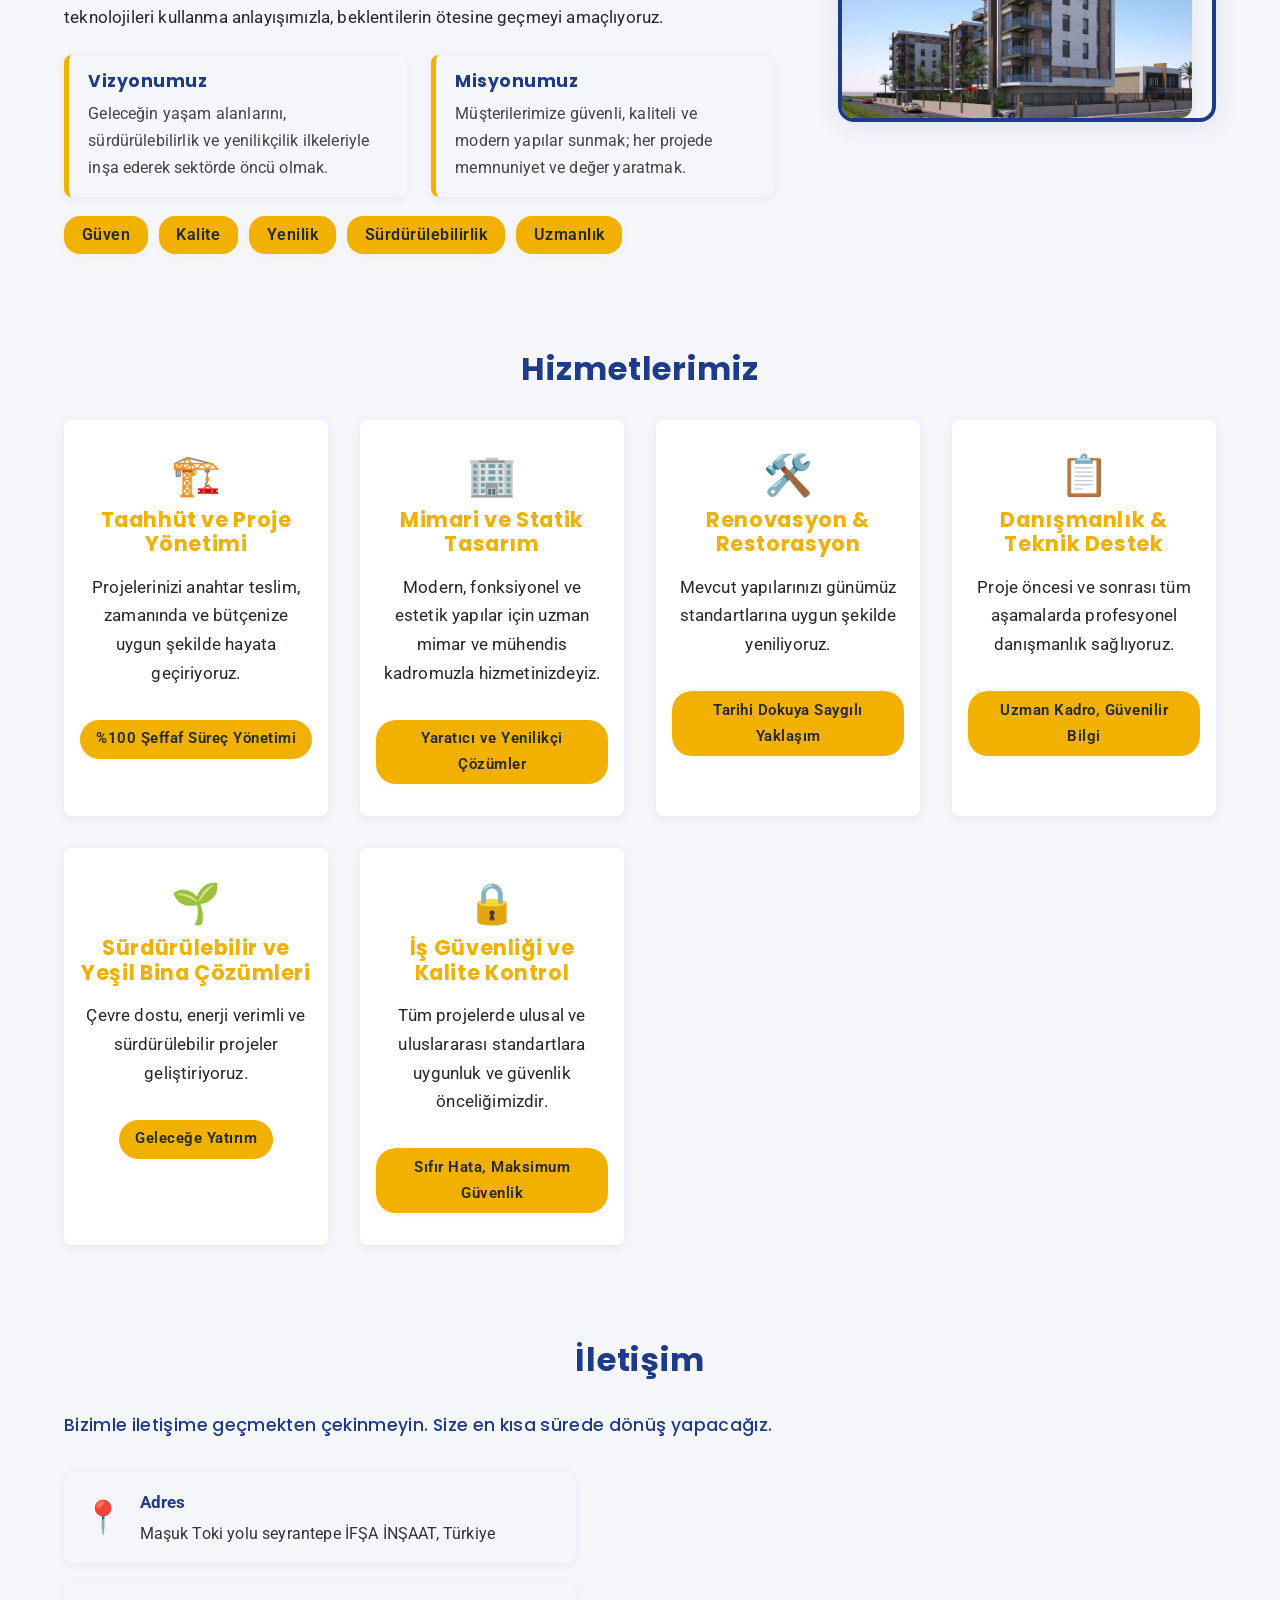
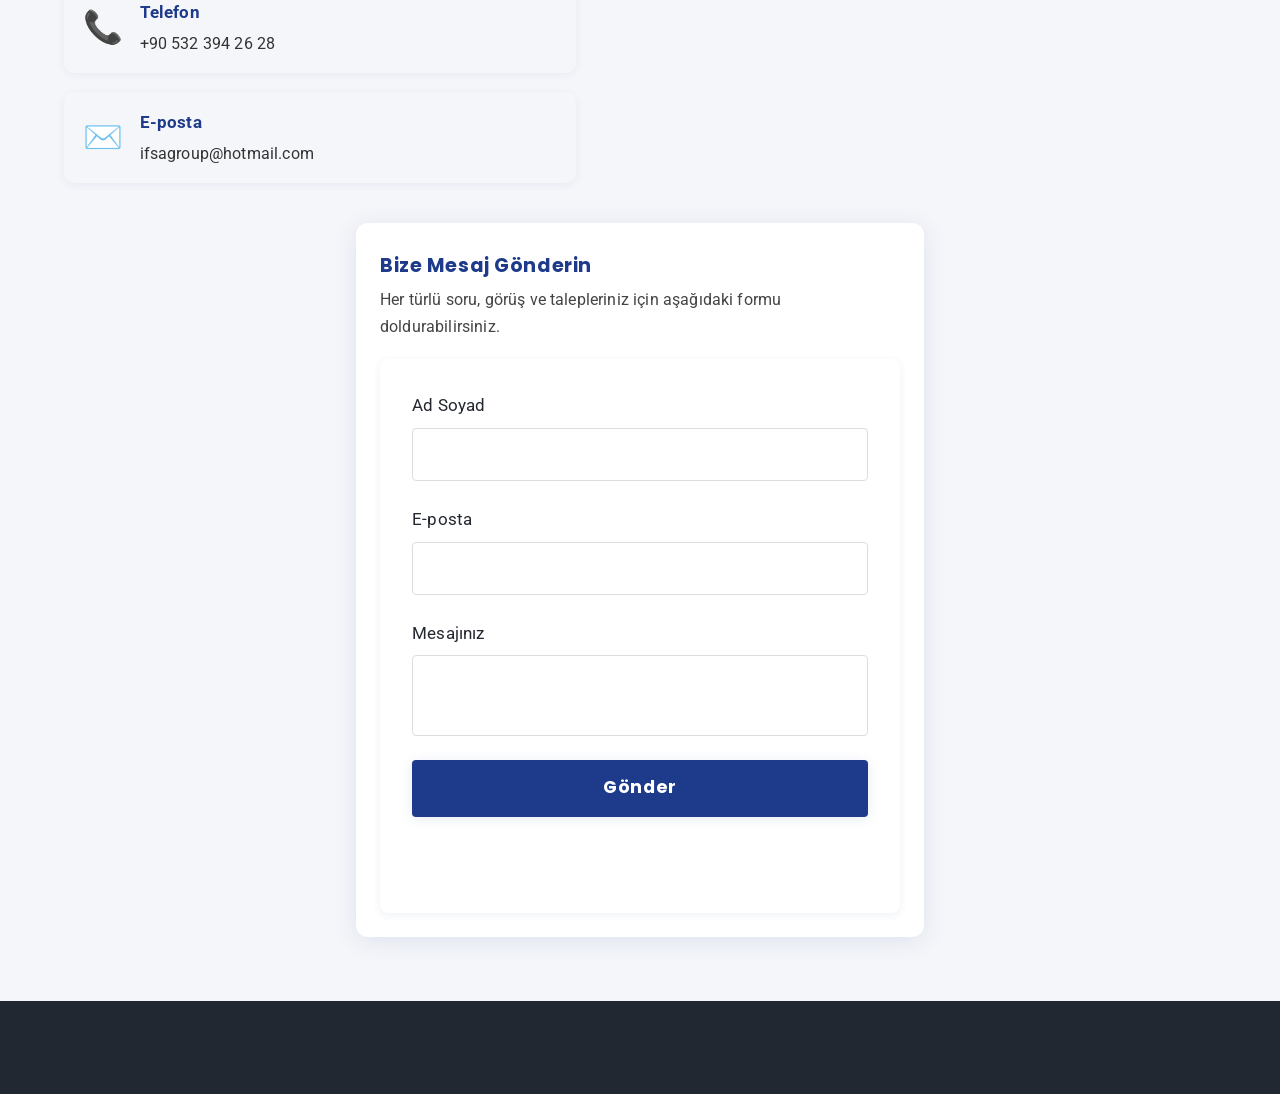
==== commit 559d117a: "Ana sayfa başlığı güncellendi ve yeni görsel eklendi" ====
--- a/index.html
+++ b/index.html
@@ -209,14 +209,14 @@
           <span class="contact-icon">📞</span>
           <div>
             <strong>Telefon</strong>
-            <p><a href="tel:+905323942628">+90 0532 394 26 28</a></p>
+            <p><a href="tel:+905323942628">+90 532 394 26 28</a></p>
           </div>
         </div>
         <div class="contact-detail-box">
           <span class="contact-icon">✉️</span>
           <div>
             <strong>E-posta</strong>
-            <p><a href="mailto:ifsagrup@hotmail.com">ifsagrup@hotmail.com</a></p>
+            <p><a href="mailto:ifsagroup@hotmail.com">ifsagroup@hotmail.com</a></p>
           </div>
         </div>
       </div>
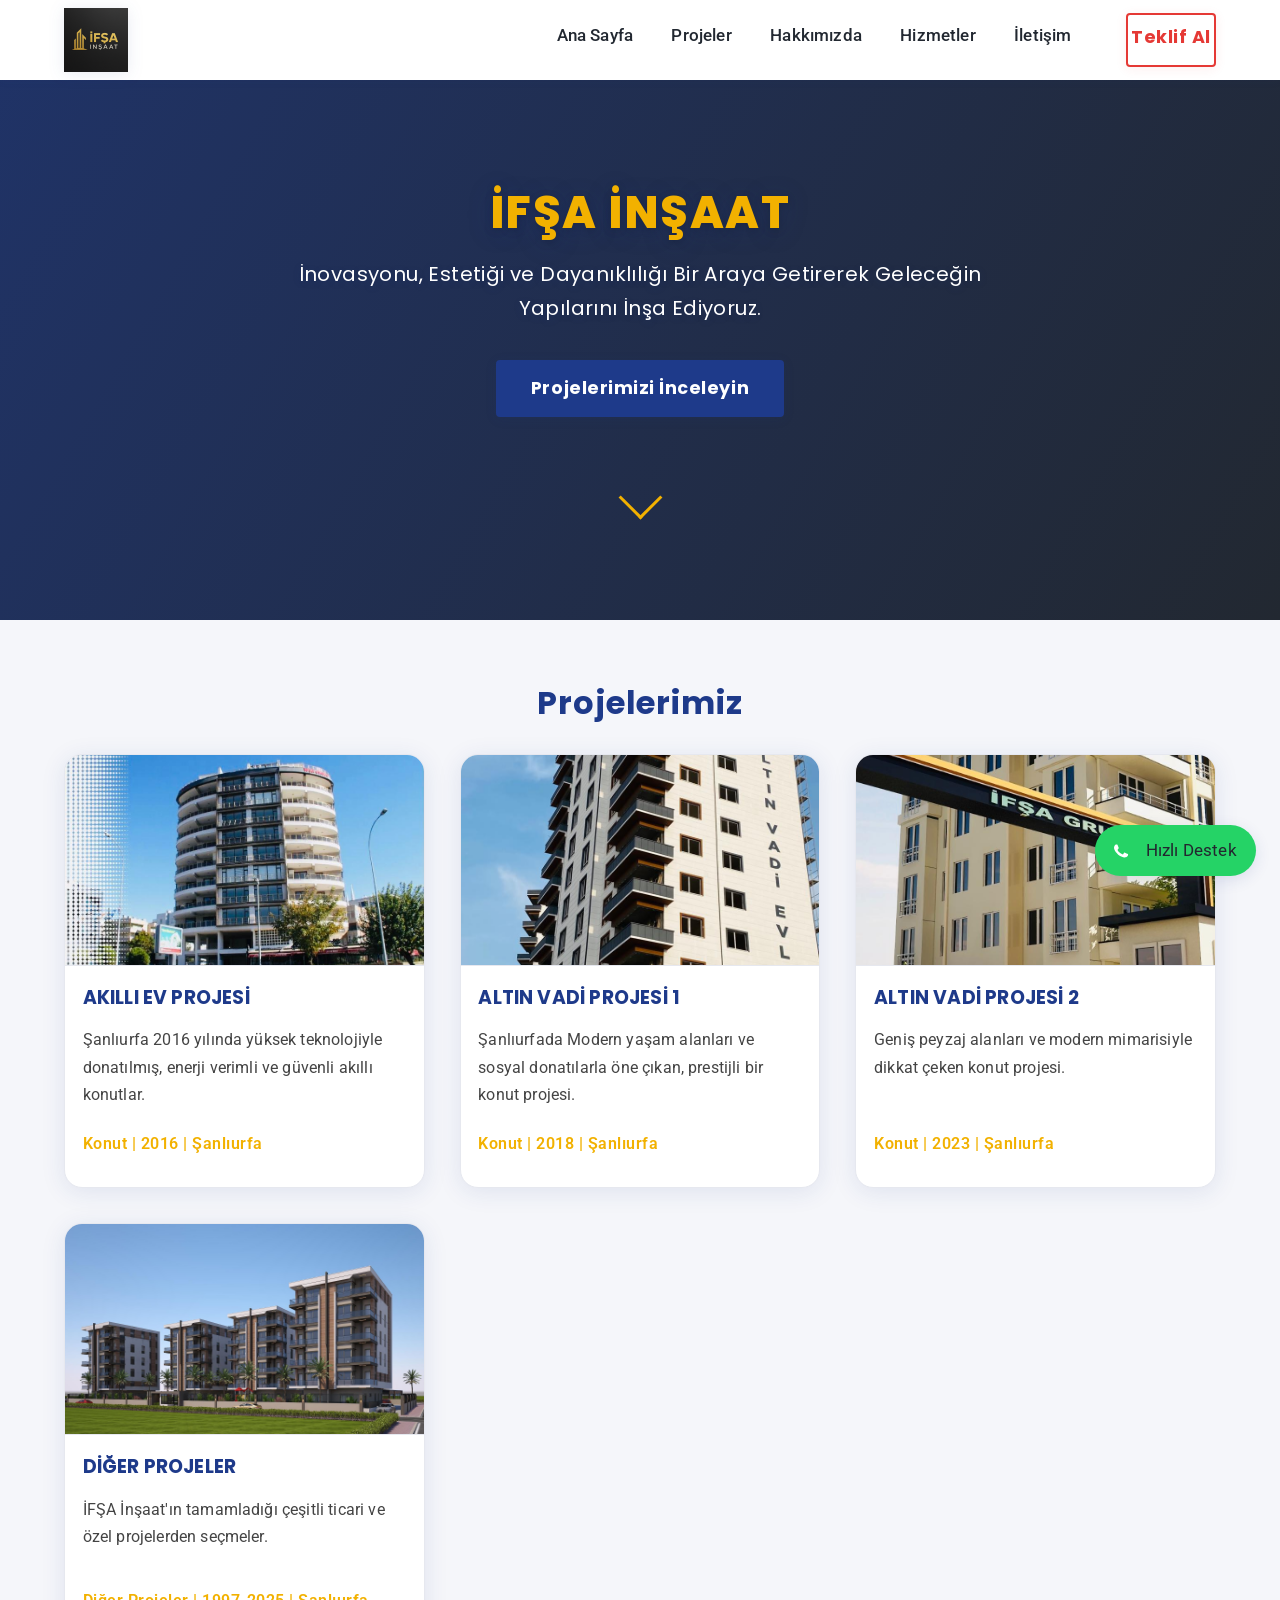
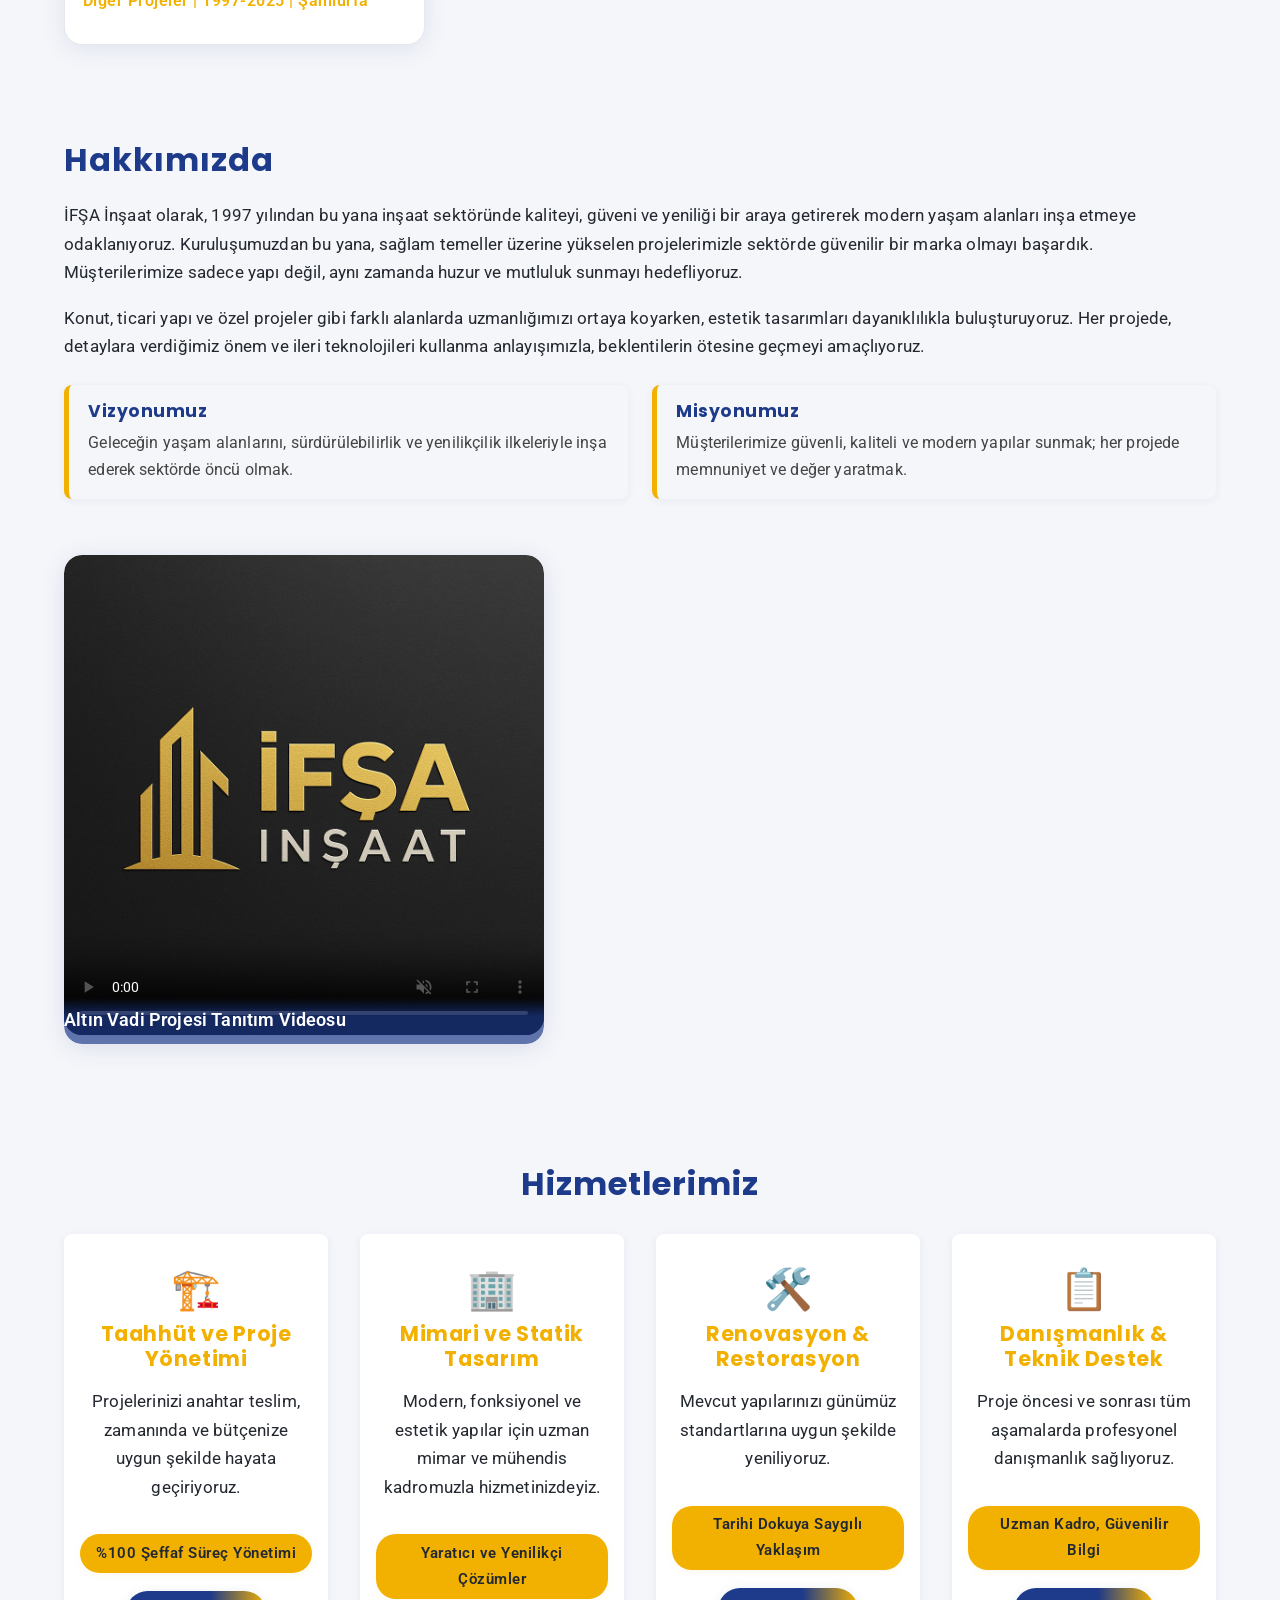
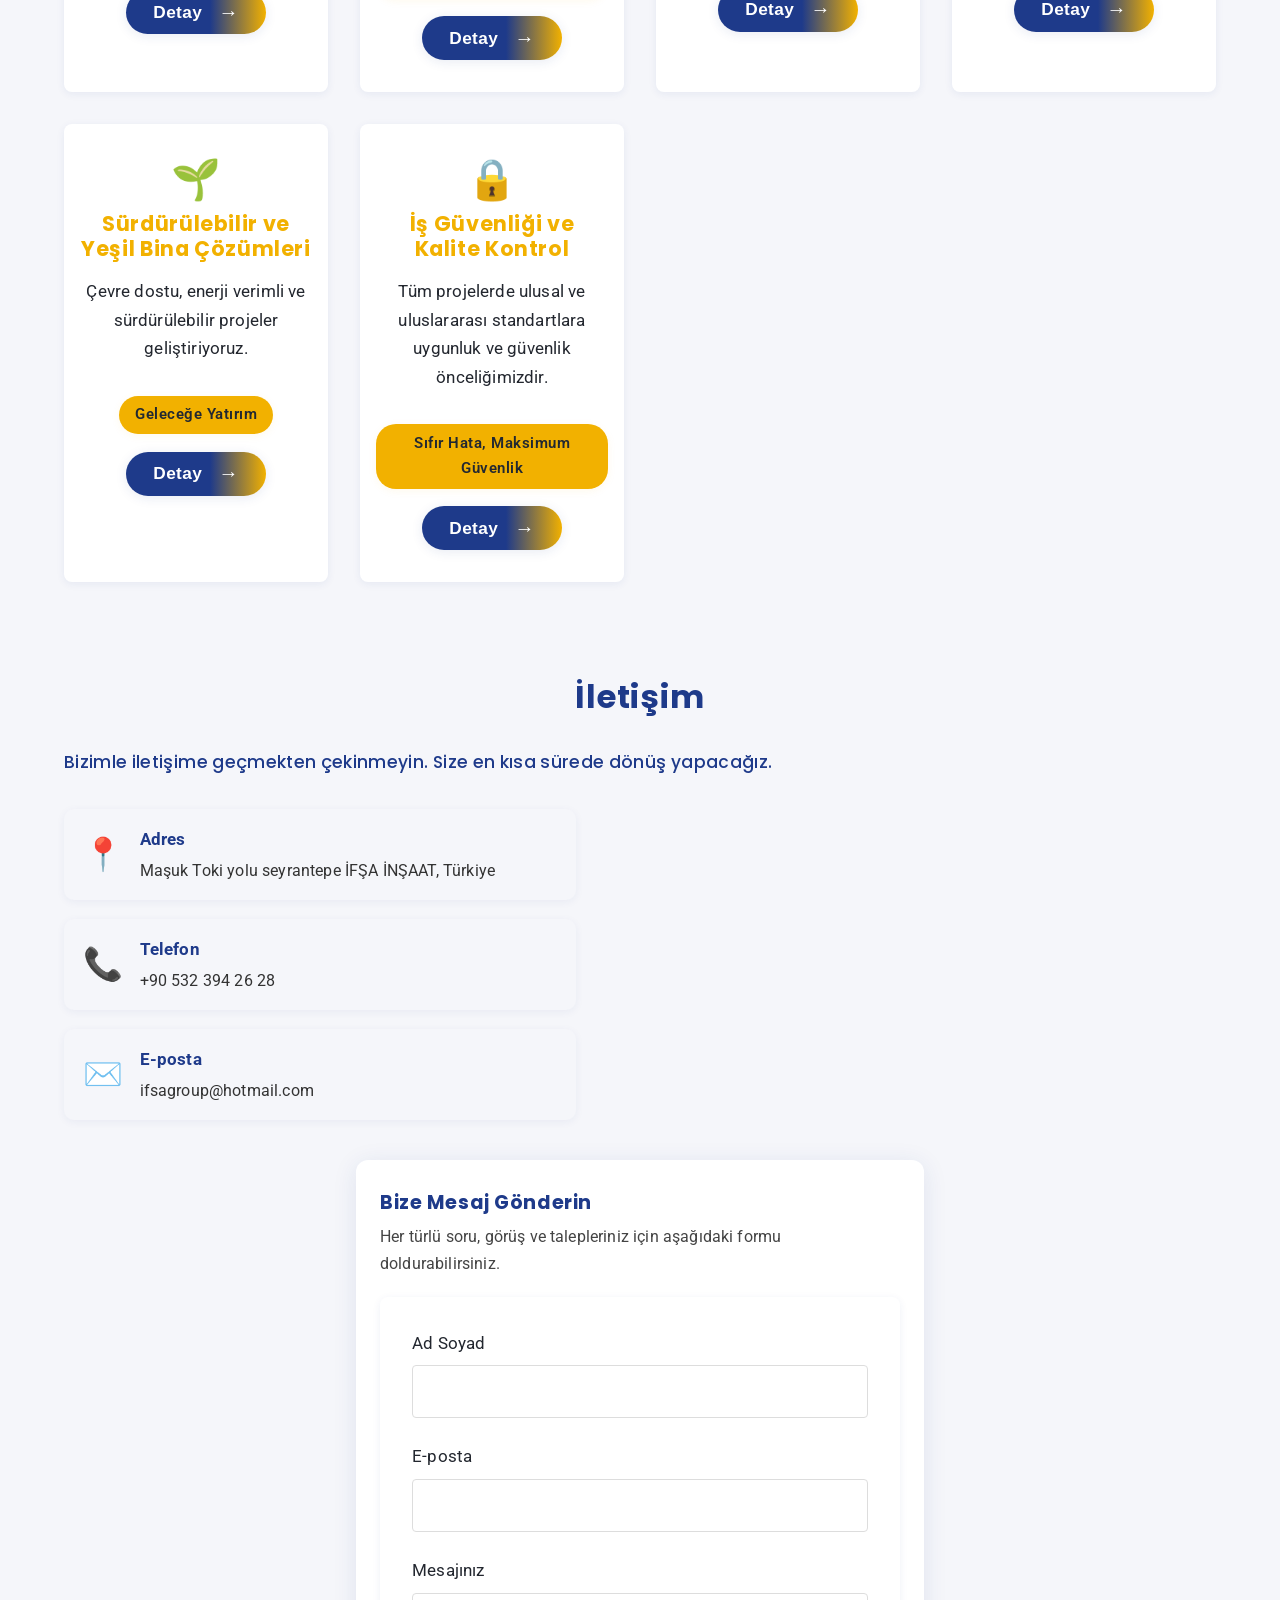
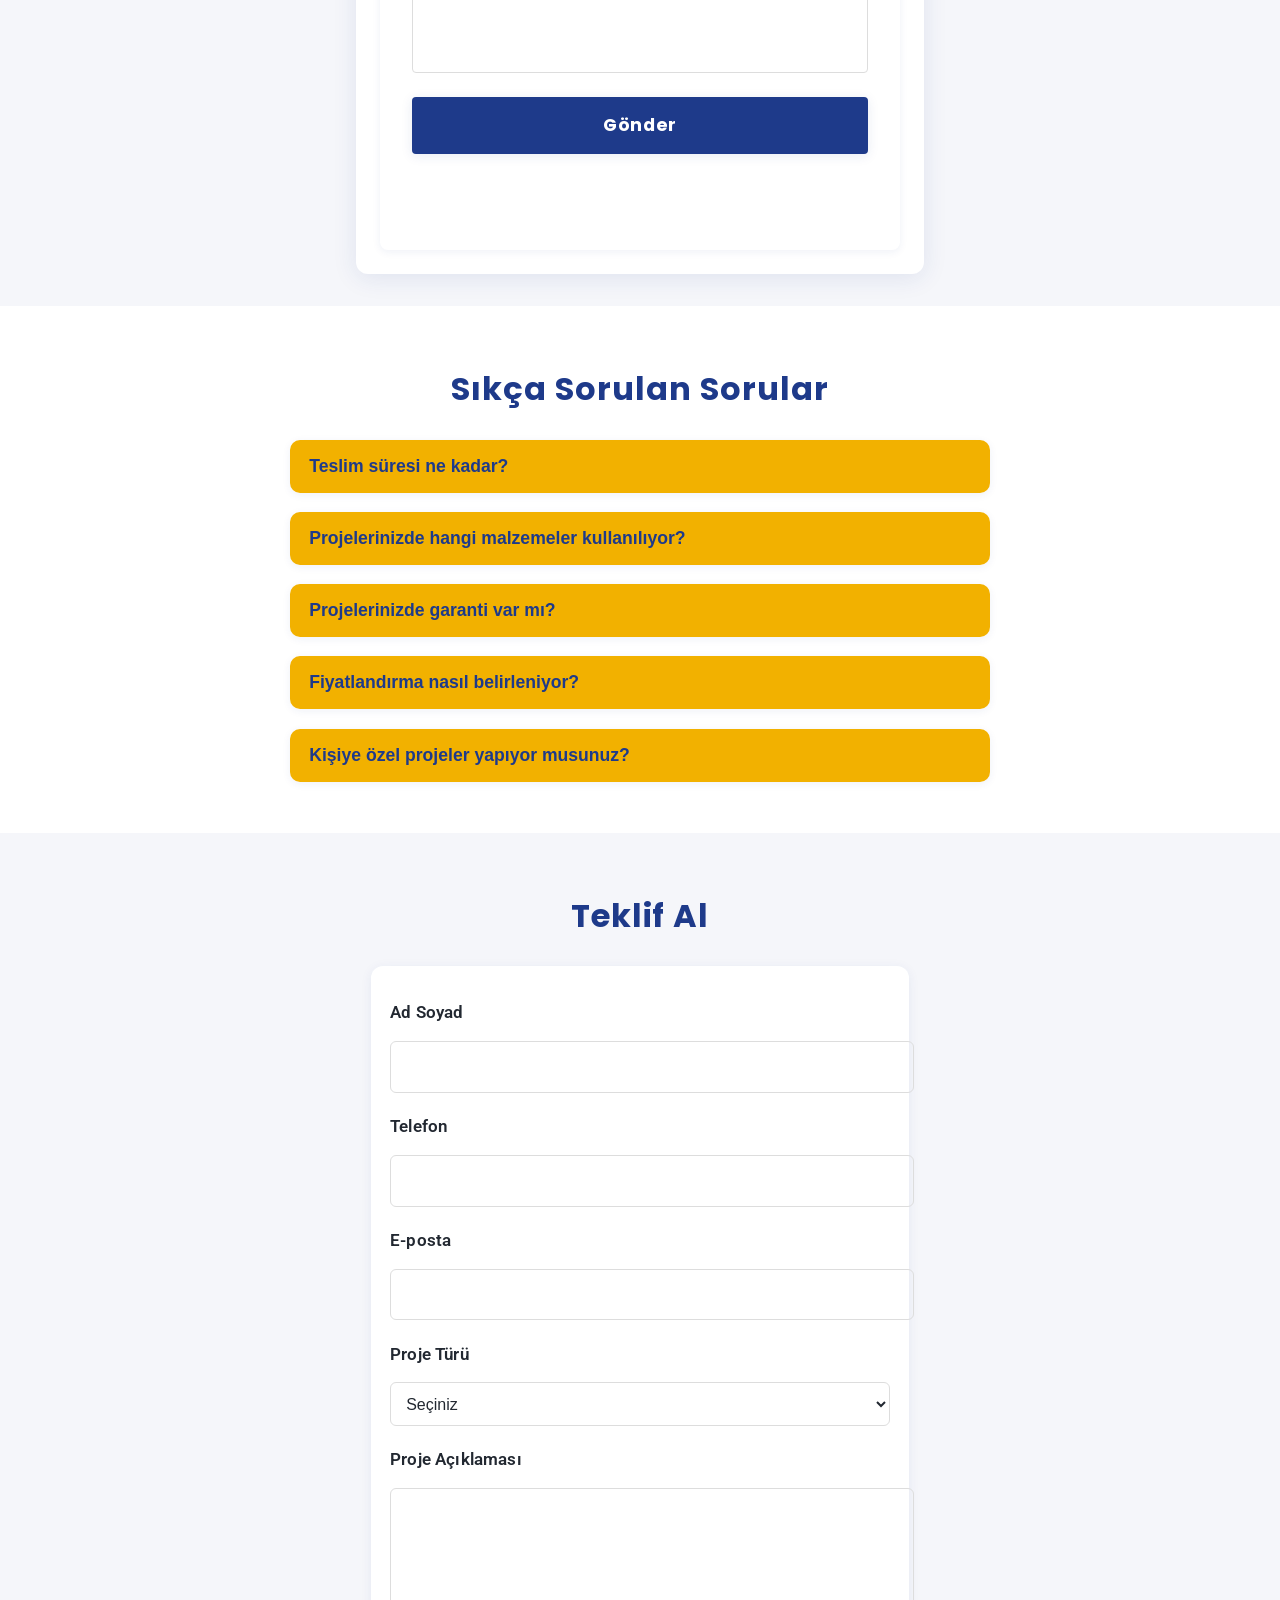
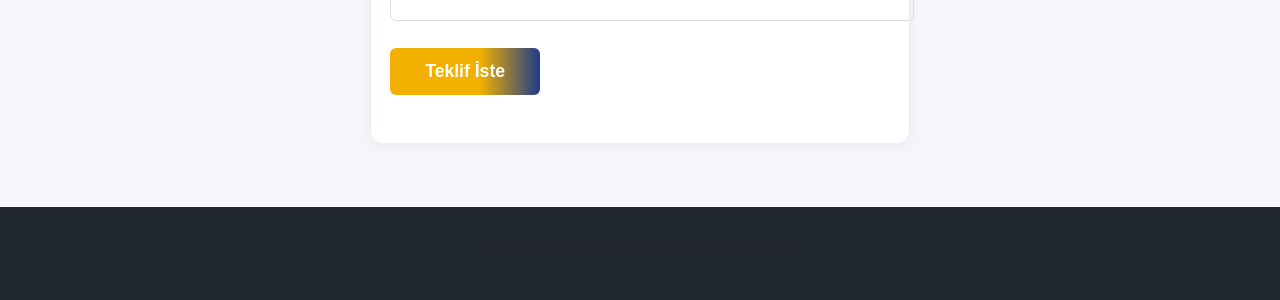
==== commit bdf74ab7: "V2. Güncelleme" ====
--- a/index.html
+++ b/index.html
@@ -20,6 +20,7 @@
           <li><a href="#about">Hakkımızda</a></li>
           <li><a href="#services">Hizmetler</a></li>          
           <li><a href="#contact">İletişim</a></li>
+          <li><a href="#teklif" class="btn-primary nav-teklif-btn">Teklif Al</a></li>
         </ul>
       </nav>
     </div>
@@ -43,59 +44,54 @@
     </div>
   </section>
 
-  <!-- Projeler -->
-  <section id="projects" class="projects-section container">
-    <h2>Projelerimiz</h2>
-    <div class="projects-gallery">
-      <div class="project-item">
-        <div class="project-image">
-          <img src="images/proje1/1.jpg" alt="Akıllı Ev Projesi" class="lightbox-trigger" data-gallery="proje1">
-        </div>
-        <div class="project-info">
-          <h3>AKILLI EV PROJESİ</h3>
-          <p>Yüksek teknolojiyle donatılmış, enerji verimli ve güvenli akıllı konutlar.</p>
-          <div class="project-meta">
-            <span>Şanlıurfa</span> | <span>2016</span>
-          </div>
-        </div>
-      </div>
-      <div class="project-item">
-        <div class="project-image">
-          <img src="images/proje2/17.jpg" alt="Altın Vadi Projesi 1" class="lightbox-trigger" data-gallery="proje2">
-        </div>
-        <div class="project-info">
-          <h3>ALTIN VADİ PROJESİ 1</h3>
-          <p>Modern yaşam alanları ve sosyal donatılarla öne çıkan, prestijli bir konut projesi.</p>
-          <div class="project-meta">
-            <span>Şanlıurfa</span> | <span>2018</span>
-          </div>
-        </div>
-      </div>
-      <div class="project-item">
-        <div class="project-image">
-          <img src="images/proje3/1.jpg" alt="Altın Vadi Projesi 2" class="lightbox-trigger" data-gallery="proje3">
-        </div>
-        <div class="project-info">
-          <h3>ALTIN VADİ PROJESİ 2</h3>
-          <p>Geniş peyzaj alanları ve modern mimarisiyle dikkat çeken konut projesi.</p>
-          <div class="project-meta">
-            <span>Şanlıurfa</span> | <span>2023</span>
-          </div>
-        </div>
-      </div>
-      <div class="project-item">
-        <div class="project-image">
-          <img src="images/proje4/9.jpeg" alt="Diğer Projeler" class="lightbox-trigger" data-gallery="proje4">
-        </div>
-        <div class="project-info">
-          <h3>DİĞER PROJELER</h3>
-          <p>İFŞA İnşaat'ın tamamladığı çeşitli ticari ve özel projelerden seçmeler.</p>
-          <div class="project-meta">
-            <span>Şanlıurfa</span> | <span>1997-2025</span>
-          </div>
-        </div>
-      </div>
-    </div>
+  <!-- Projects Gallery Section -->
+  <section id="projects" class="projects-section">
+    <div class="container">
+      <h2>Projelerimiz</h2>
+      <div class="projects-gallery">
+        <div class="project-item">
+          <div class="project-image lightbox-trigger" data-gallery="proje1">
+            <img src="images/proje1/1.jpg" alt="AKILLI EV PROJESİ" />
+          </div>
+          <div class="project-info">
+            <h3>AKILLI EV PROJESİ</h3>
+            <p>Şanlıurfa 2016 yılında yüksek teknolojiyle donatılmış, enerji verimli ve güvenli akıllı konutlar.</p>
+            <div class="project-meta">Konut | 2016 | Şanlıurfa</div>
+          </div>
+        </div>
+        <div class="project-item">
+          <div class="project-image lightbox-trigger" data-gallery="proje2">
+            <img src="images/proje2/17.jpg" alt="ALTIN VADİ PROJESİ 1" />
+          </div>
+          <div class="project-info">
+            <h3>ALTIN VADİ PROJESİ 1</h3>
+            <p>Şanlıurfada Modern yaşam alanları ve sosyal donatılarla öne çıkan, prestijli bir konut projesi.</p>
+            <div class="project-meta">Konut | 2018 | Şanlıurfa</div>
+          </div>
+        </div>
+        <div class="project-item">
+          <div class="project-image lightbox-trigger" data-gallery="proje3">
+            <img src="images/proje3/1.jpg" alt="ALTIN VADİ PROJESİ 2" />
+          </div>
+          <div class="project-info">
+            <h3>ALTIN VADİ PROJESİ 2</h3>
+            <p>Geniş peyzaj alanları ve modern mimarisiyle dikkat çeken konut projesi.</p>
+            <div class="project-meta">Konut | 2023 | Şanlıurfa</div>
+          </div>
+        </div>
+        <div class="project-item">
+          <div class="project-image lightbox-trigger" data-gallery="proje4">
+            <img src="images/proje4/9.jpeg" alt="DİĞER PROJELER" />
+          </div>
+          <div class="project-info">
+            <h3>DİĞER PROJELER</h3>
+            <p>İFŞA İnşaat'ın tamamladığı çeşitli ticari ve özel projelerden seçmeler.</p>
+            <div class="project-meta">Diğer Projeler | 1997-2025 | Şanlıurfa</div>
+          </div>
+        </div>
+      </div>
+    </div>
+  
   </section>
 
   <!-- Lightbox Modal -->
@@ -113,38 +109,26 @@
     <div class="lightbox-thumbnails" id="lightbox-thumbnails"></div>
   </div>
 
-  <!-- Hakkımızda -->
-  <section id="about" class="about-section container">
-    <h2>Hakkımızda</h2>
-    <p class="about-subtitle">Güven, kalite ve yenilikle geleceği inşa ediyoruz.</p>
-    <div class="about-flex">
-      <div class="about-text">
-        <div class="about-block">
-          <p><strong>İFŞA İnşaat</strong> olarak, 1997 yılından bu yana inşaat sektöründe kaliteyi, güveni ve yeniliği bir araya getirerek modern yaşam alanları inşa etmeye odaklanıyoruz. Kuruluşumuzdan bu yana, sağlam temeller üzerine yükselen projelerimizle sektörde güvenilir bir marka olmayı başardık. Müşterilerimize sadece yapı değil, aynı zamanda huzur ve mutluluk sunmayı hedefliyoruz.</p>
-        </div>
-        <div class="about-block">
-          <p>Konut, ticari yapı ve özel projeler gibi farklı alanlarda uzmanlığımızı ortaya koyarken, estetik tasarımları dayanıklılıkla buluşturuyoruz. Her projede, detaylara verdiğimiz önem ve ileri teknolojileri kullanma anlayışımızla, beklentilerin ötesine geçmeyi amaçlıyoruz.</p>
-        </div>
-        <div class="about-values">
-          <div class="about-value-box">
-            <h4>Vizyonumuz</h4>
-            <p>Geleceğin yaşam alanlarını, sürdürülebilirlik ve yenilikçilik ilkeleriyle inşa ederek sektörde öncü olmak.</p>
-          </div>
-          <div class="about-value-box">
-            <h4>Misyonumuz</h4>
-            <p>Müşterilerimize güvenli, kaliteli ve modern yapılar sunmak; her projede memnuniyet ve değer yaratmak.</p>
-          </div>
-        </div>
-        <div class="about-keywords">
-          <span>Güven</span>
-          <span>Kalite</span>
-          <span>Yenilik</span>
-          <span>Sürdürülebilirlik</span>
-          <span>Uzmanlık</span>
-        </div>
-      </div>
-      <div class="about-img about-img-framed">
-        <img src="images/proje4/8.jpeg" alt="Hakkımızda">
+  <!-- Hakkımızda Bölümü ve Tanıtım Videosu -->
+  <section id="about" class="about-section">
+    <div class="container">
+      <h2>Hakkımızda</h2>
+      <p>İFŞA İnşaat olarak, 1997 yılından bu yana inşaat sektöründe kaliteyi, güveni ve yeniliği bir araya getirerek modern yaşam alanları inşa etmeye odaklanıyoruz. Kuruluşumuzdan bu yana, sağlam temeller üzerine yükselen projelerimizle sektörde güvenilir bir marka olmayı başardık. Müşterilerimize sadece yapı değil, aynı zamanda huzur ve mutluluk sunmayı hedefliyoruz.</p>
+      <p>Konut, ticari yapı ve özel projeler gibi farklı alanlarda uzmanlığımızı ortaya koyarken, estetik tasarımları dayanıklılıkla buluşturuyoruz. Her projede, detaylara verdiğimiz önem ve ileri teknolojileri kullanma anlayışımızla, beklentilerin ötesine geçmeyi amaçlıyoruz.</p>
+      <div class="about-values">
+        <div class="about-value-box">
+          <h4>Vizyonumuz</h4>
+          <p>Geleceğin yaşam alanlarını, sürdürülebilirlik ve yenilikçilik ilkeleriyle inşa ederek sektörde öncü olmak.</p>
+        </div>
+        <div class="about-value-box">
+          <h4>Misyonumuz</h4>
+          <p>Müşterilerimize güvenli, kaliteli ve modern yapılar sunmak; her projede memnuniyet ve değer yaratmak.</p>
+        </div>
+      </div>
+      <!-- Tanıtım Videosu Hakkımızda Altında -->
+      <div class="promo-video-wrapper" style="margin-top:2.5rem;">
+        <video id="promoVideo" src="images/ifsa-tantm.mp4" autoplay loop muted playsinline controls poster="images/ifsa-logo.png" tabindex="0"></video>
+        <div class="video-overlay">Altın Vadi Projesi Tanıtım Videosu</div>
       </div>
     </div>
   </section>
@@ -158,39 +142,54 @@
         <h3>Taahhüt ve Proje Yönetimi</h3>
         <p>Projelerinizi anahtar teslim, zamanında ve bütçenize uygun şekilde hayata geçiriyoruz.</p>
         <span class="service-highlight">%100 Şeffaf Süreç Yönetimi</span>
+        <button class="service-detail-btn" data-service="yonetim">Detay</button>
       </div>
       <div class="service-item">
         <div class="service-icon">🏢</div>
         <h3>Mimari ve Statik Tasarım</h3>
         <p>Modern, fonksiyonel ve estetik yapılar için uzman mimar ve mühendis kadromuzla hizmetinizdeyiz.</p>
         <span class="service-highlight">Yaratıcı ve Yenilikçi Çözümler</span>
+        <button class="service-detail-btn" data-service="mimari">Detay</button>
       </div>
       <div class="service-item">
         <div class="service-icon">🛠️</div>
         <h3>Renovasyon & Restorasyon</h3>
         <p>Mevcut yapılarınızı günümüz standartlarına uygun şekilde yeniliyoruz.</p>
         <span class="service-highlight">Tarihi Dokuya Saygılı Yaklaşım</span>
+        <button class="service-detail-btn" data-service="restorasyon">Detay</button>
       </div>
       <div class="service-item">
         <div class="service-icon">📋</div>
         <h3>Danışmanlık & Teknik Destek</h3>
         <p>Proje öncesi ve sonrası tüm aşamalarda profesyonel danışmanlık sağlıyoruz.</p>
         <span class="service-highlight">Uzman Kadro, Güvenilir Bilgi</span>
+        <button class="service-detail-btn" data-service="danismanlik">Detay</button>
       </div>
       <div class="service-item">
         <div class="service-icon">🌱</div>
         <h3>Sürdürülebilir ve Yeşil Bina Çözümleri</h3>
         <p>Çevre dostu, enerji verimli ve sürdürülebilir projeler geliştiriyoruz.</p>
         <span class="service-highlight">Geleceğe Yatırım</span>
+        <button class="service-detail-btn" data-service="yesil">Detay</button>
       </div>
       <div class="service-item">
         <div class="service-icon">🔒</div>
         <h3>İş Güvenliği ve Kalite Kontrol</h3>
         <p>Tüm projelerde ulusal ve uluslararası standartlara uygunluk ve güvenlik önceliğimizdir.</p>
         <span class="service-highlight">Sıfır Hata, Maksimum Güvenlik</span>
-      </div>
-    </div>
-  </section>
+        <button class="service-detail-btn" data-service="guvenlik">Detay</button>
+      </div>
+    </div>
+  </section>
+
+  <!-- Hizmet Detay Modalı -->
+  <div id="service-modal" class="service-modal">
+    <div class="service-modal-content">
+      <span class="service-modal-close">&times;</span>
+      <h3 id="service-modal-title"></h3>
+      <div id="service-modal-body"></div>
+    </div>
+  </div>
 
   <!-- İletişim -->
   <section id="contact" class="contact-section container">
@@ -246,10 +245,82 @@
     </div>
   </section>
 
+  <!-- Sıkça Sorulan Sorular (SSS) Bölümü -->
+  <section id="sss" class="sss-section">
+    <div class="container">
+      <h2>Sıkça Sorulan Sorular</h2>
+      <div class="faq-list">
+        <div class="faq-item">
+          <button class="faq-question">Teslim süresi ne kadar?</button>
+          <div class="faq-answer">Projelerimizin teslim süresi, projenin büyüklüğüne ve kapsamına göre değişmekle birlikte genellikle 6-18 ay arasındadır.</div>
+        </div>
+        <div class="faq-item">
+          <button class="faq-question">Projelerinizde hangi malzemeler kullanılıyor?</button>
+          <div class="faq-answer">Tüm projelerimizde TSE ve CE belgeli, yüksek kalite standartlarına sahip malzemeler kullanılmaktadır.</div>
+        </div>
+        <div class="faq-item">
+          <button class="faq-question">Projelerinizde garanti var mı?</button>
+          <div class="faq-answer">Evet, tüm projelerimizde 2 yıl işçilik ve 5 yıl yapı ana unsurları garantisi sunuyoruz.</div>
+        </div>
+        <div class="faq-item">
+          <button class="faq-question">Fiyatlandırma nasıl belirleniyor?</button>
+          <div class="faq-answer">Fiyatlandırma, projenin büyüklüğü, kullanılan malzeme ve müşteri taleplerine göre özel olarak belirlenmektedir. Detaylı teklif için lütfen iletişime geçin.</div>
+        </div>
+        <div class="faq-item">
+          <button class="faq-question">Kişiye özel projeler yapıyor musunuz?</button>
+          <div class="faq-answer">Evet, müşterilerimizin ihtiyaçlarına ve isteklerine göre kişiye özel projeler geliştiriyoruz.</div>
+        </div>
+      </div>
+    </div>
+  </section>
+
+  <!-- Teklif Al Formu Bölümü -->
+  <section id="teklif" class="teklif-section">
+    <div class="container">
+      <h2>Teklif Al</h2>
+      <form id="teklifForm" class="teklif-form" autocomplete="off">
+        <div class="form-group">
+          <label for="t-ad">Ad Soyad</label>
+          <input type="text" id="t-ad" name="ad" required>
+        </div>
+        <div class="form-group">
+          <label for="t-tel">Telefon</label>
+          <input type="tel" id="t-tel" name="tel" required pattern="[0-9\s\-()+]{10,}">
+        </div>
+        <div class="form-group">
+          <label for="t-email">E-posta</label>
+          <input type="email" id="t-email" name="email" required>
+        </div>
+        <div class="form-group">
+          <label for="t-tur">Proje Türü</label>
+          <select id="t-tur" name="tur" required>
+            <option value="">Seçiniz</option>
+            <option value="Konut">Konut</option>
+            <option value="Ticari">Ticari</option>
+            <option value="Restorasyon">Restorasyon</option>
+            <option value="Diğer">Diğer</option>
+          </select>
+        </div>
+        <div class="form-group">
+          <label for="t-aciklama">Proje Açıklaması</label>
+          <textarea id="t-aciklama" name="aciklama" rows="4" required></textarea>
+        </div>
+        <button type="submit">Teklif İste</button>
+        <div id="teklifForm-msg"></div>
+      </form>
+    </div>
+  </section>
+
+  <!-- WhatsApp Canlı Chat Butonu -->
+  <a href="https://wa.me/905323942628" class="whatsapp-fab" target="_blank" rel="noopener" title="WhatsApp ile Hızlı Destek">
+    <span class="wa-icon"></span>
+    <span class="wa-text">Hızlı Destek</span>
+  </a>
+
   <!-- Footer -->
   <footer class="footer">
     <div class="container">
-      <p>&copy; 2024 İFSA İnşaat. Tüm hakları saklıdır.</p>
+      <p>&copy; 2025 İFSA İnşaat. Tüm hakları saklıdır.</p>
     </div>
   </footer>
 
--- a/style.css
+++ b/style.css
@@ -312,7 +312,7 @@
   }
 }
 
-/* Projeler */
+/* Projeler (Modern Kart Grid) */
 .projects-section {
   padding: 4rem 0 2rem 0;
 }
@@ -323,12 +323,13 @@
 }
 .projects-gallery {
   display: grid;
-  grid-template-columns: repeat(auto-fit, minmax(260px, 1fr));
-  gap: 2rem;
+  grid-template-columns: repeat(auto-fit, minmax(290px, 1fr));
+  gap: 2.2rem;
+  margin-top: 2rem;
 }
 .project-item {
   background: var(--white);
-  border-radius: 14px;
+  border-radius: 18px;
   box-shadow: 0 4px 24px rgba(30,58,138,0.10);
   overflow: hidden;
   display: flex;
@@ -336,19 +337,23 @@
   transition: transform 0.22s cubic-bezier(.4,0,.2,1), box-shadow 0.22s;
   cursor: pointer;
   min-height: 420px;
+  position: relative;
+  border: 1.5px solid #e6e8ef;
 }
 .project-item:hover {
   transform: translateY(-8px) scale(1.03);
   box-shadow: 0 12px 32px rgba(30,58,138,0.16);
+  border-color: var(--yellow);
 }
 .project-image {
   width: 100%;
-  height: 200px;
+  height: 210px;
   overflow: hidden;
   background: #eaeaea;
   display: flex;
   align-items: center;
   justify-content: center;
+  border-bottom: 1.5px solid #e6e8ef;
 }
 .project-image img {
   width: 100%;
@@ -360,29 +365,84 @@
   transform: scale(1.06);
 }
 .project-info {
-  padding: 1.2rem 1rem 1rem 1rem;
+  padding: 1.3rem 1.1rem 1.1rem 1.1rem;
   flex: 1 1 auto;
   display: flex;
   flex-direction: column;
   justify-content: space-between;
+  gap: 0.7rem;
 }
 .project-info h3 {
   color: var(--blue);
-  font-size: 1.15rem;
-  margin: 0 0 0.5rem 0;
+  font-size: 1.18rem;
+  margin: 0 0 0.4rem 0;
   font-weight: 700;
+  letter-spacing: 0.01em;
 }
 .project-info p {
   color: #444;
-  font-size: 1rem;
-  margin: 0 0 1rem 0;
+  font-size: 1.01rem;
+  margin: 0 0 0.7rem 0;
   flex: 1 1 auto;
 }
 .project-meta {
-  font-size: 0.98rem;
+  font-size: 0.99rem;
   color: var(--yellow);
   font-weight: 600;
+  margin-bottom: 0.7rem;
+  letter-spacing: 0.5px;
+}
+.project-detail-btn {
+  background: var(--blue);
+  color: var(--white);
+  border: none;
+  border-radius: 6px;
+  padding: 0.7rem 1.5rem;
+  font-size: 1.05rem;
+  font-weight: 600;
+  cursor: pointer;
   margin-top: 0.5rem;
+  align-self: flex-start;
+  box-shadow: 0 2px 8px rgba(30,58,138,0.08);
+  transition: background 0.2s, color 0.2s, transform 0.18s;
+}
+.project-detail-btn:hover {
+  background: var(--yellow);
+  color: var(--dark);
+  transform: scale(1.04);
+}
+@media (max-width: 900px) {
+  .projects-gallery {
+    grid-template-columns: 1fr 1fr;
+    gap: 1.2rem;
+  }
+  .project-image {
+    height: 150px;
+  }
+  .project-item {
+    min-height: 320px;
+  }
+}
+@media (max-width: 600px) {
+  .projects-gallery {
+    grid-template-columns: 1fr;
+    gap: 1rem;
+  }
+  .project-image {
+    height: 120px;
+  }
+  .project-info {
+    padding: 0.8rem 0.5rem 0.7rem 0.5rem;
+  }
+  .project-info h3 {
+    font-size: 1rem;
+  }
+  .project-info p {
+    font-size: 0.93rem;
+  }
+  .project-meta {
+    font-size: 0.92rem;
+  }
 }
 
 /* Lightbox */
@@ -577,6 +637,49 @@
 .service-item h3 {
   color: var(--yellow);
   margin-bottom: 1rem;
+}
+.service-detail-btn {
+  background: linear-gradient(90deg, var(--blue) 60%, var(--yellow) 100%);
+  color: #fff;
+  border: none;
+  border-radius: 24px;
+  padding: 0.65rem 1.7rem;
+  font-size: 1.08rem;
+  font-weight: 700;
+  letter-spacing: 0.02em;
+  margin-top: 1.1rem;
+  box-shadow: 0 2px 12px rgba(30,58,138,0.10);
+  cursor: pointer;
+  transition: background 0.22s, color 0.22s, box-shadow 0.22s, transform 0.18s;
+  outline: none;
+  display: inline-flex;
+  align-items: center;
+  gap: 0.6em;
+  position: relative;
+  overflow: hidden;
+}
+.service-detail-btn::after {
+  content: '\2192'; /* sağ ok */
+  font-size: 1.15em;
+  margin-left: 0.3em;
+  transition: transform 0.22s;
+}
+.service-detail-btn:hover,
+.service-detail-btn:focus {
+  background: linear-gradient(90deg, var(--yellow) 60%, var(--blue) 100%);
+  color: var(--dark);
+  box-shadow: 0 6px 24px rgba(242,177,0,0.13);
+  transform: translateY(-2px) scale(1.04);
+}
+.service-detail-btn:hover::after,
+.service-detail-btn:focus::after {
+  transform: translateX(6px);
+}
+@media (max-width: 600px) {
+  .service-detail-btn {
+    font-size: 0.97rem;
+    padding: 0.55rem 1.1rem;
+  }
 }
 
 /* İletişim */
@@ -975,4 +1078,393 @@
     width: 38px;
     height: 28px;
   }
+}
+
+/* Tanıtım Videosu */
+.promo-video-section {
+  background: var(--gray-bg);
+  padding: 3rem 0 2rem 0;
+  text-align: center;
+}
+.promo-video-section h2 {
+  color: var(--blue);
+  margin-bottom: 1.2rem;
+}
+.promo-video-wrapper {
+  position: relative;
+  display: inline-block;
+  border-radius: 18px;
+  box-shadow: 0 4px 24px rgba(30,58,138,0.12);
+  overflow: hidden;
+  margin-bottom: 1rem;
+  background: var(--white);
+}
+.promo-video-wrapper video {
+  width: 480px;
+  max-width: 90vw;
+  border-radius: 18px;
+  transition: box-shadow 0.3s, filter 0.3s;
+  box-shadow: 0 2px 12px rgba(30,58,138,0.10);
+  outline: none;
+}
+.promo-video-wrapper video:focus {
+  box-shadow: 0 4px 24px var(--yellow);
+}
+.promo-video-wrapper:hover video {
+  filter: brightness(1.08) saturate(1.1);
+  box-shadow: 0 8px 32px var(--yellow);
+}
+.video-overlay {
+  position: absolute;
+  left: 0; right: 0; bottom: 0;
+  background: linear-gradient(0deg, rgba(30,58,138,0.7) 60%, rgba(30,58,138,0.0) 100%);
+  color: var(--white);
+  font-size: 1.1rem;
+  font-weight: 600;
+  padding: 0.5rem 0;
+  pointer-events: none;
+  border-radius: 0 0 18px 18px;
+}
+.video-info {
+  color: var(--dark);
+  font-size: 0.98rem;
+  margin-top: 0.5rem;
+}
+@media (max-width: 600px) {
+  .promo-video-wrapper video {
+    width: 98vw;
+    max-width: 98vw;
+  }
+}
+
+/* Önce-Sonra Karşılaştırma Sliderı */
+.compare-slider {
+  position: relative;
+  width: 400px;
+  max-width: 90vw;
+  height: 250px;
+  margin: 0 auto;
+  border-radius: 12px;
+  overflow: hidden;
+  box-shadow: 0 2px 12px rgba(30,58,138,0.10);
+  background: var(--gray-bg);
+}
+.compare-slider img {
+  position: absolute;
+  top: 0; left: 0;
+  width: 100%; height: 100%;
+  object-fit: cover;
+  user-select: none;
+  pointer-events: none;
+}
+.compare-resize {
+  position: absolute;
+  top: 0; left: 0; height: 100%;
+  width: 50%;
+  overflow: hidden;
+  z-index: 2;
+  transition: width 0.2s;
+}
+.compare-resize img {
+  position: absolute;
+  top: 0; left: 0;
+  width: 100%; height: 100%;
+  object-fit: cover;
+}
+.compare-handle {
+  position: absolute;
+  top: 0; left: 50%;
+  width: 6px; height: 100%;
+  background: var(--yellow);
+  border-radius: 3px;
+  z-index: 3;
+  cursor: ew-resize;
+  box-shadow: 0 0 8px rgba(30,58,138,0.18);
+  transition: background 0.2s;
+}
+.compare-handle::after {
+  content: '';
+  display: block;
+  position: absolute;
+  left: -8px; top: 50%;
+  width: 22px; height: 22px;
+  background: var(--blue);
+  border-radius: 50%;
+  transform: translateY(-50%);
+  border: 2px solid var(--yellow);
+  box-shadow: 0 2px 8px rgba(30,58,138,0.10);
+}
+@media (max-width: 600px) {
+  .compare-slider {
+    width: 98vw;
+    height: 38vw;
+    min-height: 120px;
+  }
+}
+
+/* Sıkça Sorulan Sorular (SSS) */
+.sss-section {
+  background: var(--white);
+  padding: 4rem 0 2rem 0;
+}
+.sss-section h2 {
+  color: var(--blue);
+  margin-bottom: 2rem;
+  text-align: center;
+}
+.faq-list {
+  max-width: 700px;
+  margin: 0 auto;
+}
+.faq-item {
+  margin-bottom: 1.2rem;
+  border-radius: 10px;
+  box-shadow: 0 2px 8px rgba(30,58,138,0.07);
+  background: var(--gray-bg);
+  overflow: hidden;
+}
+.faq-question {
+  width: 100%;
+  text-align: left;
+  background: var(--yellow);
+  color: var(--blue);
+  font-size: 1.1rem;
+  font-weight: 600;
+  border: none;
+  padding: 1rem 1.2rem;
+  cursor: pointer;
+  outline: none;
+  transition: background 0.2s, color 0.2s;
+}
+.faq-question:hover, .faq-item.active .faq-question {
+  background: var(--blue);
+  color: var(--white);
+}
+.faq-answer {
+  max-height: 0;
+  overflow: hidden;
+  background: var(--white);
+  color: var(--dark);
+  font-size: 1rem;
+  padding: 0 1.2rem;
+  transition: max-height 0.4s cubic-bezier(.4,0,.2,1), padding 0.3s;
+}
+.faq-item.active .faq-answer {
+  max-height: 200px;
+  padding: 1rem 1.2rem;
+}
+
+/* Teklif Al Formu */
+.teklif-section {
+  background: var(--gray-bg);
+  padding: 4rem 0 2rem 0;
+}
+.teklif-section h2 {
+  color: var(--blue);
+  margin-bottom: 2rem;
+  text-align: center;
+}
+.teklif-form {
+  max-width: 500px;
+  margin: 0 auto;
+  background: var(--white);
+  border-radius: 12px;
+  box-shadow: 0 2px 12px rgba(30,58,138,0.07);
+  padding: 2rem 1.2rem;
+}
+.teklif-form .form-group {
+  margin-bottom: 1.2rem;
+}
+.teklif-form label {
+  display: block;
+  margin-bottom: 0.4rem;
+  color: var(--dark);
+  font-weight: 600;
+}
+.teklif-form input,
+.teklif-form select,
+.teklif-form textarea {
+  width: 100%;
+  padding: 0.7rem;
+  border: 1px solid #ddd;
+  border-radius: 6px;
+  font-size: 1rem;
+  background: var(--gray-bg);
+  color: var(--dark);
+  transition: border 0.2s;
+}
+.teklif-form input:focus,
+.teklif-form select:focus,
+.teklif-form textarea:focus {
+  border: 1.5px solid var(--blue);
+  outline: none;
+}
+.teklif-form button[type="submit"] {
+  background: linear-gradient(90deg, var(--yellow) 60%, var(--blue) 100%);
+  color: var(--white);
+  border: none;
+  padding: 0.8rem 2.2rem;
+  border-radius: 6px;
+  font-size: 1.1rem;
+  font-weight: 600;
+  cursor: pointer;
+  transition: background 0.2s;
+  margin-top: 0.5rem;
+}
+.teklif-form button[type="submit"]:hover {
+  background: linear-gradient(90deg, var(--blue) 60%, var(--yellow) 100%);
+  color: var(--dark);
+}
+#teklifForm-msg {
+  margin-top: 1rem;
+  font-size: 1rem;
+  text-align: center;
+}
+
+/* WhatsApp Canlı Chat Butonu */
+.whatsapp-fab {
+  position: fixed;
+  right: 24px;
+  bottom: 24px;
+  z-index: 5000;
+  display: flex;
+  align-items: center;
+  background: #25d366;
+  color: #fff;
+  border-radius: 32px;
+  box-shadow: 0 4px 16px rgba(30,58,138,0.12);
+  padding: 0.7rem 1.2rem 0.7rem 0.7rem;
+  font-weight: 600;
+  font-size: 1.08rem;
+  text-decoration: none;
+  transition: background 0.2s, box-shadow 0.2s, transform 0.2s;
+  cursor: pointer;
+}
+.whatsapp-fab:hover {
+  background: #128c7e;
+  box-shadow: 0 8px 32px rgba(30,58,138,0.18);
+  transform: scale(1.06);
+}
+.wa-icon {
+  display: inline-block;
+  width: 28px; height: 28px;
+  background: url('data:image/svg+xml;utf8,<svg fill="white" viewBox="0 0 24 24" xmlns="http://www.w3.org/2000/svg"><path d="M17.472 14.382c-.297-.149-1.758-.867-2.03-.967-.273-.099-.471-.148-.67.15-.198.297-.767.966-.94 1.164-.173.198-.347.223-.644.075-.297-.149-1.255-.463-2.39-1.475-.883-.788-1.48-1.761-1.653-2.059-.173-.297-.018-.458.13-.606.134-.133.298-.347.446-.52.149-.174.198-.298.298-.497.099-.198.05-.372-.025-.521-.075-.149-.669-1.611-.916-2.206-.242-.579-.487-.5-.669-.51-.173-.008-.372-.01-.571-.01-.198 0-.52.074-.792.372-.272.297-1.04 1.016-1.04 2.479 0 1.462 1.065 2.875 1.213 3.074.149.198 2.099 3.2 5.077 4.363.709.306 1.262.489 1.694.626.712.227 1.36.195 1.872.118.571-.085 1.758-.719 2.006-1.413.248-.694.248-1.288.173-1.413-.074-.124-.272-.198-.57-.347z"/></svg>') center/cover no-repeat;
+  margin-right: 0.7rem;
+}
+.wa-text {
+  display: inline-block;
+}
+@media (max-width: 600px) {
+  .whatsapp-fab {
+    right: 10px;
+    bottom: 10px;
+    font-size: 0.98rem;
+    padding: 0.5rem 0.8rem 0.5rem 0.5rem;
+  }
+  .wa-icon {
+    width: 22px; height: 22px;
+    margin-right: 0.5rem;
+  }
+} 
+
+.nav-menu .nav-teklif-btn {
+  margin-left: 1.2rem;
+}
+@media (max-width: 900px) {
+  .nav-menu .nav-teklif-btn {
+    margin: 0.7rem 0 0.7rem 0;
+    width: 90%;
+    text-align: center;
+    display: block;
+  }
+} 
+
+.nav-menu .nav-teklif-btn {
+  background: #fff !important;
+  color: #e53935 !important;
+  border: 2px solid #e53935;
+  font-weight: 700;
+  box-shadow: 0 2px 12px rgba(229,57,53,0.08);
+  animation: teklif-blink 1.2s infinite alternate;
+  transition: background 0.2s, color 0.2s, border 0.2s, box-shadow 0.2s;
+}
+
+.nav-menu .nav-teklif-btn:hover,
+.nav-menu .nav-teklif-btn:focus {
+  background: #e53935 !important;
+  color: #fff !important;
+  border-color: #e53935;
+  box-shadow: 0 6px 24px rgba(229,57,53,0.13);
+}
+
+@keyframes teklif-blink {
+  0% { box-shadow: 0 0 0 0 rgba(229,57,53,0.18); }
+  60% { box-shadow: 0 0 16px 4px rgba(229,57,53,0.32); }
+  100% { box-shadow: 0 0 0 0 rgba(229,57,53,0.18); }
+} 
+
+/* Hizmet Detay Modalı */
+.service-modal {
+  display: none;
+  position: fixed;
+  z-index: 3000;
+  left: 0; top: 0; width: 100vw; height: 100vh;
+  background: rgba(34,40,49,0.85);
+  align-items: center;
+  justify-content: center;
+  flex-direction: column;
+}
+.service-modal.active {
+  display: flex;
+}
+.service-modal-content {
+  background: #fff;
+  border-radius: 16px;
+  max-width: 420px;
+  width: 92vw;
+  padding: 2.2rem 1.5rem 1.5rem 1.5rem;
+  box-shadow: 0 8px 32px rgba(30,58,138,0.18);
+  position: relative;
+  text-align: left;
+  animation: fadeInModal 0.3s;
+}
+.service-modal-close {
+  position: absolute;
+  top: 1.1rem;
+  right: 1.3rem;
+  font-size: 2rem;
+  color: #e53935;
+  cursor: pointer;
+  font-weight: 700;
+  transition: color 0.2s;
+}
+.service-modal-close:hover {
+  color: #b71c1c;
+}
+#service-modal-title {
+  color: var(--blue);
+  font-size: 1.25rem;
+  font-weight: 700;
+  margin-bottom: 1rem;
+}
+#service-modal-body {
+  color: #333;
+  font-size: 1.08rem;
+  line-height: 1.7;
+}
+@keyframes fadeInModal {
+  from { opacity: 0; transform: translateY(40px); }
+  to { opacity: 1; transform: translateY(0); }
+}
+@media (max-width: 600px) {
+  .service-modal-content {
+    padding: 1.1rem 0.5rem 0.7rem 0.5rem;
+    max-width: 98vw;
+  }
+  #service-modal-title {
+    font-size: 1.05rem;
+  }
+  #service-modal-body {
+    font-size: 0.97rem;
+  }
 } 
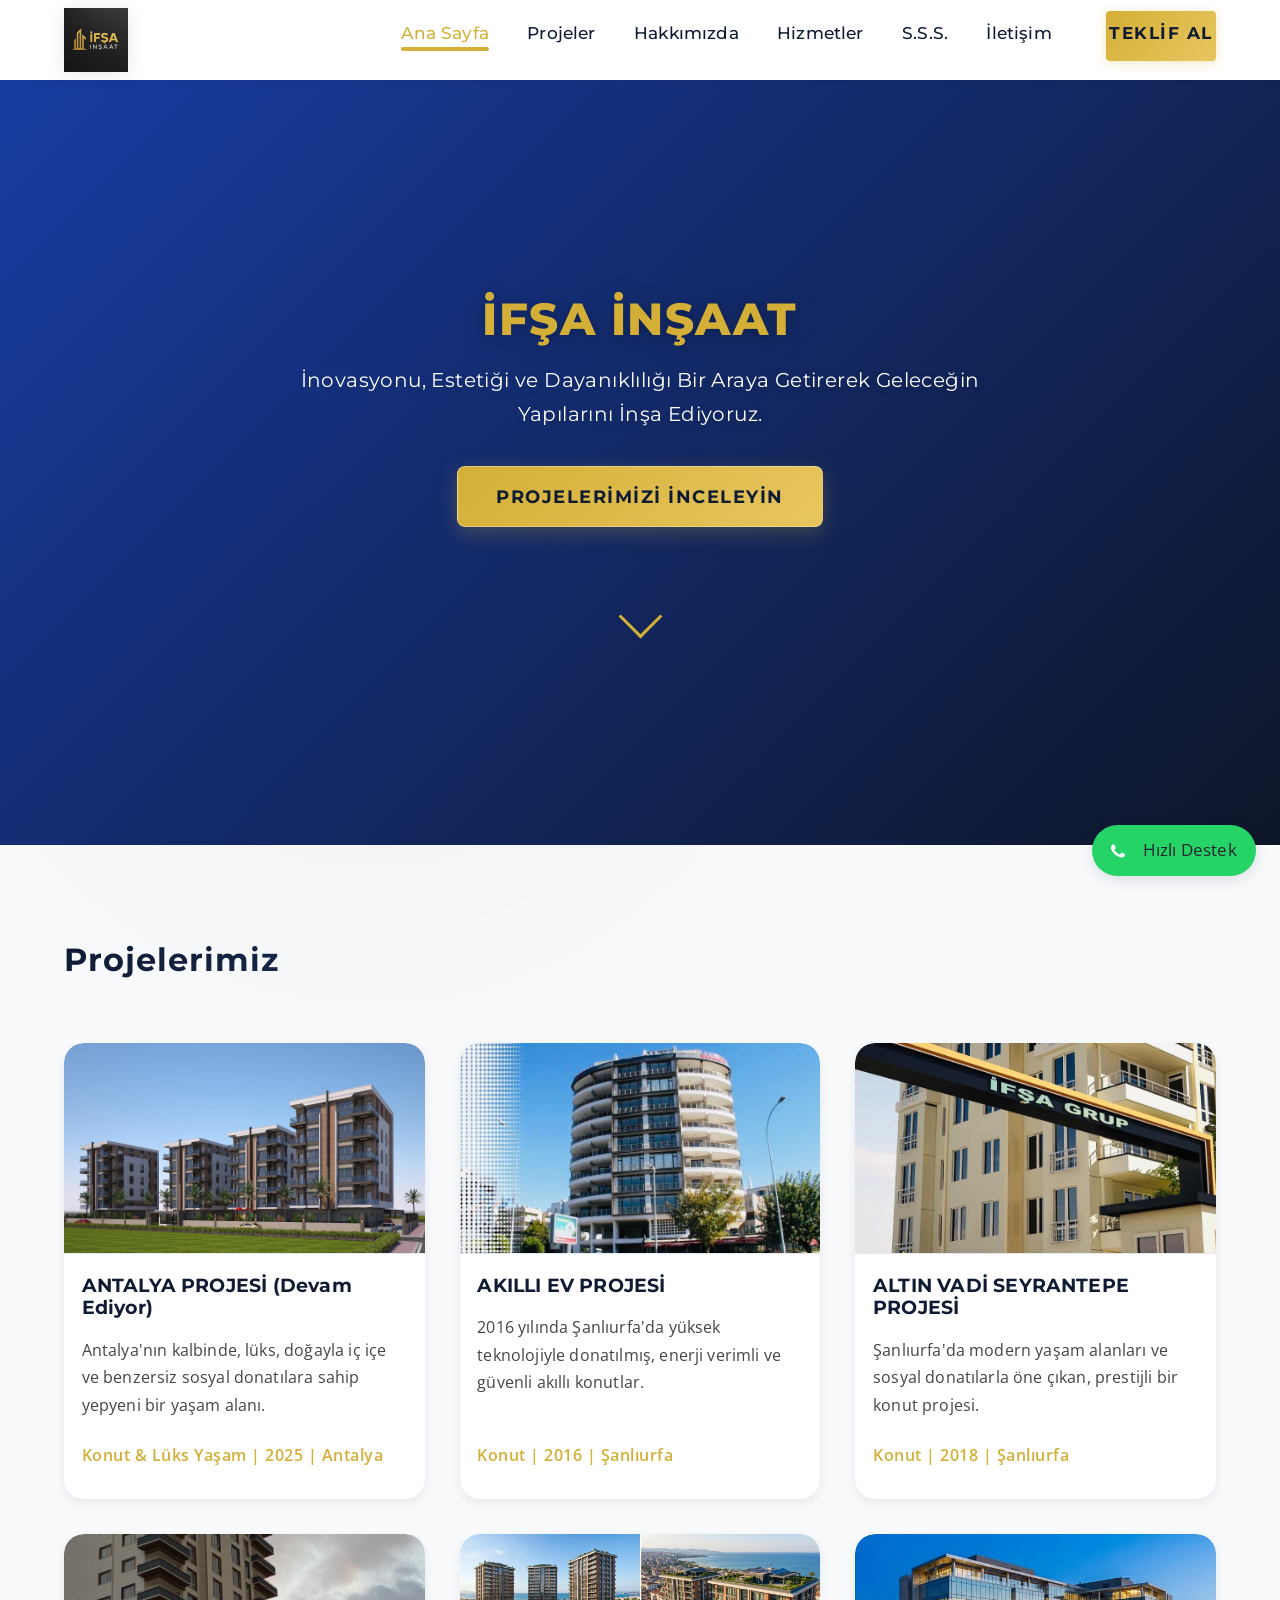
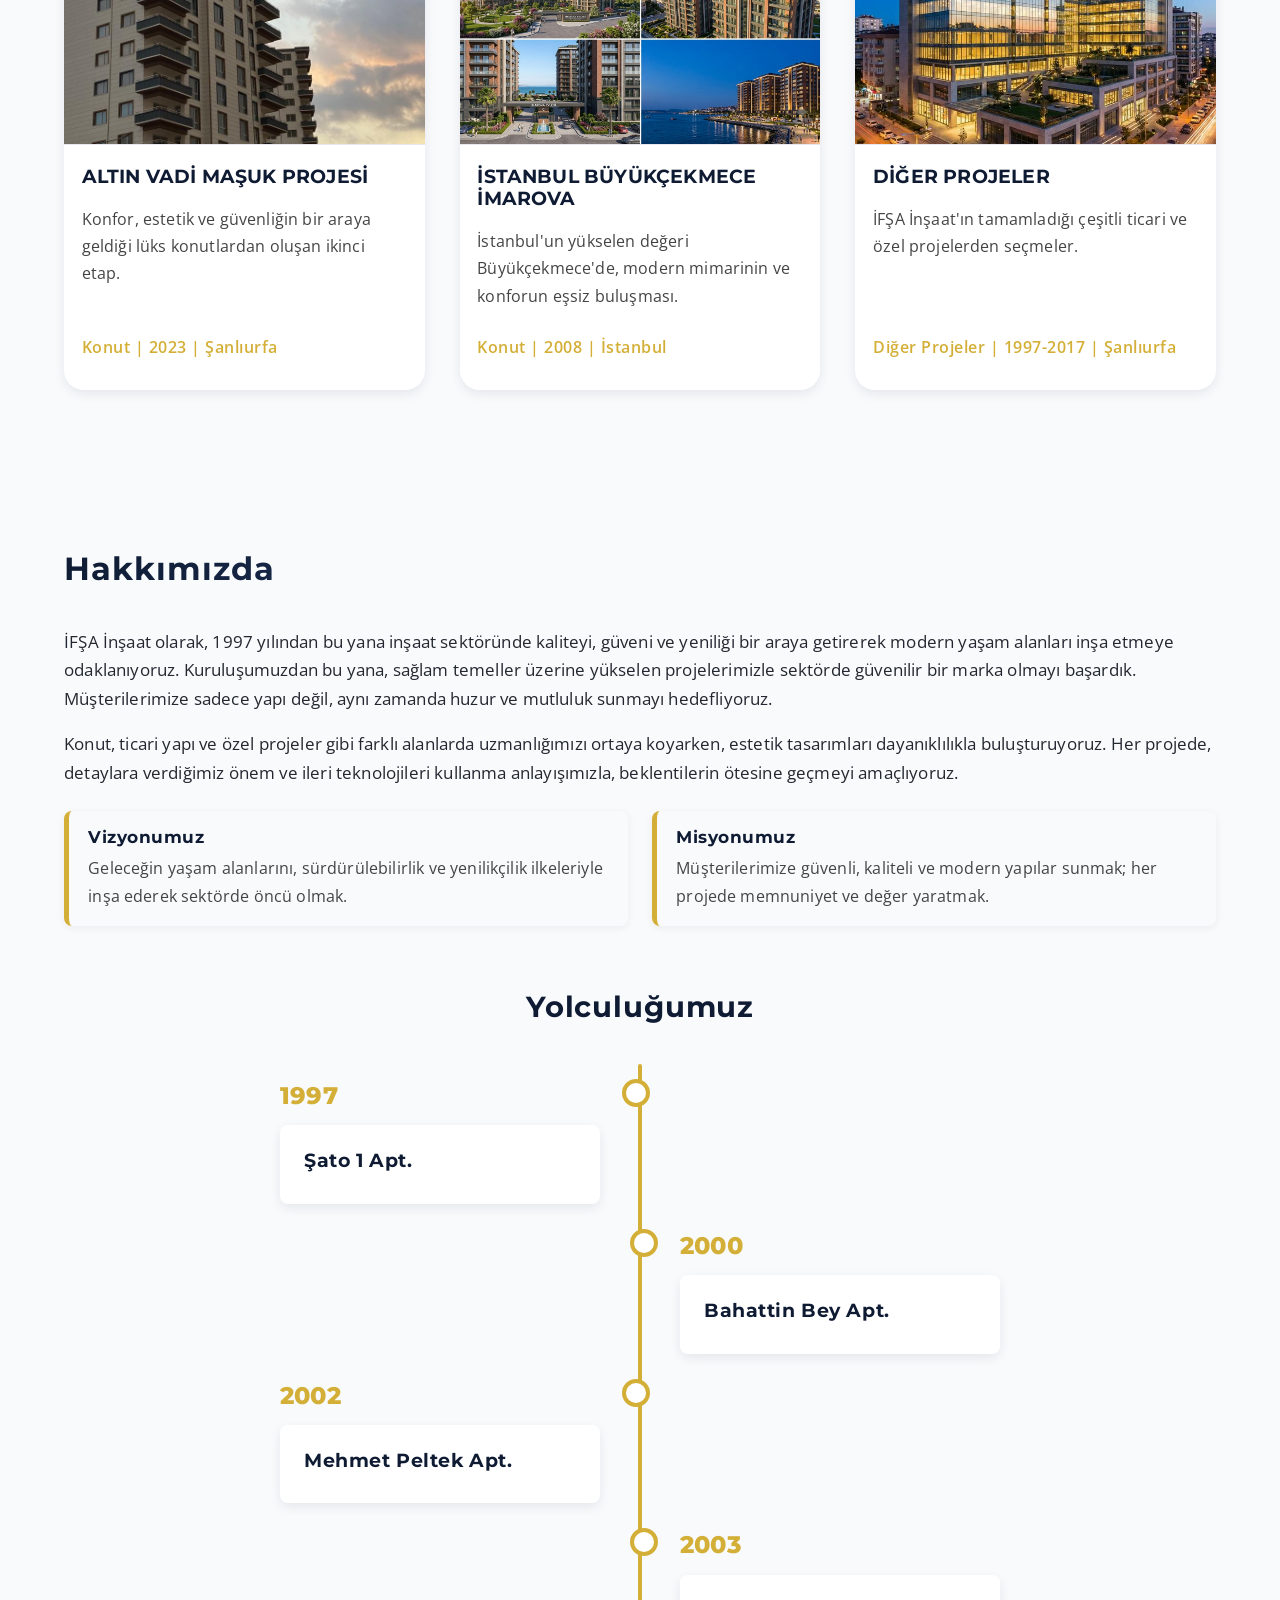
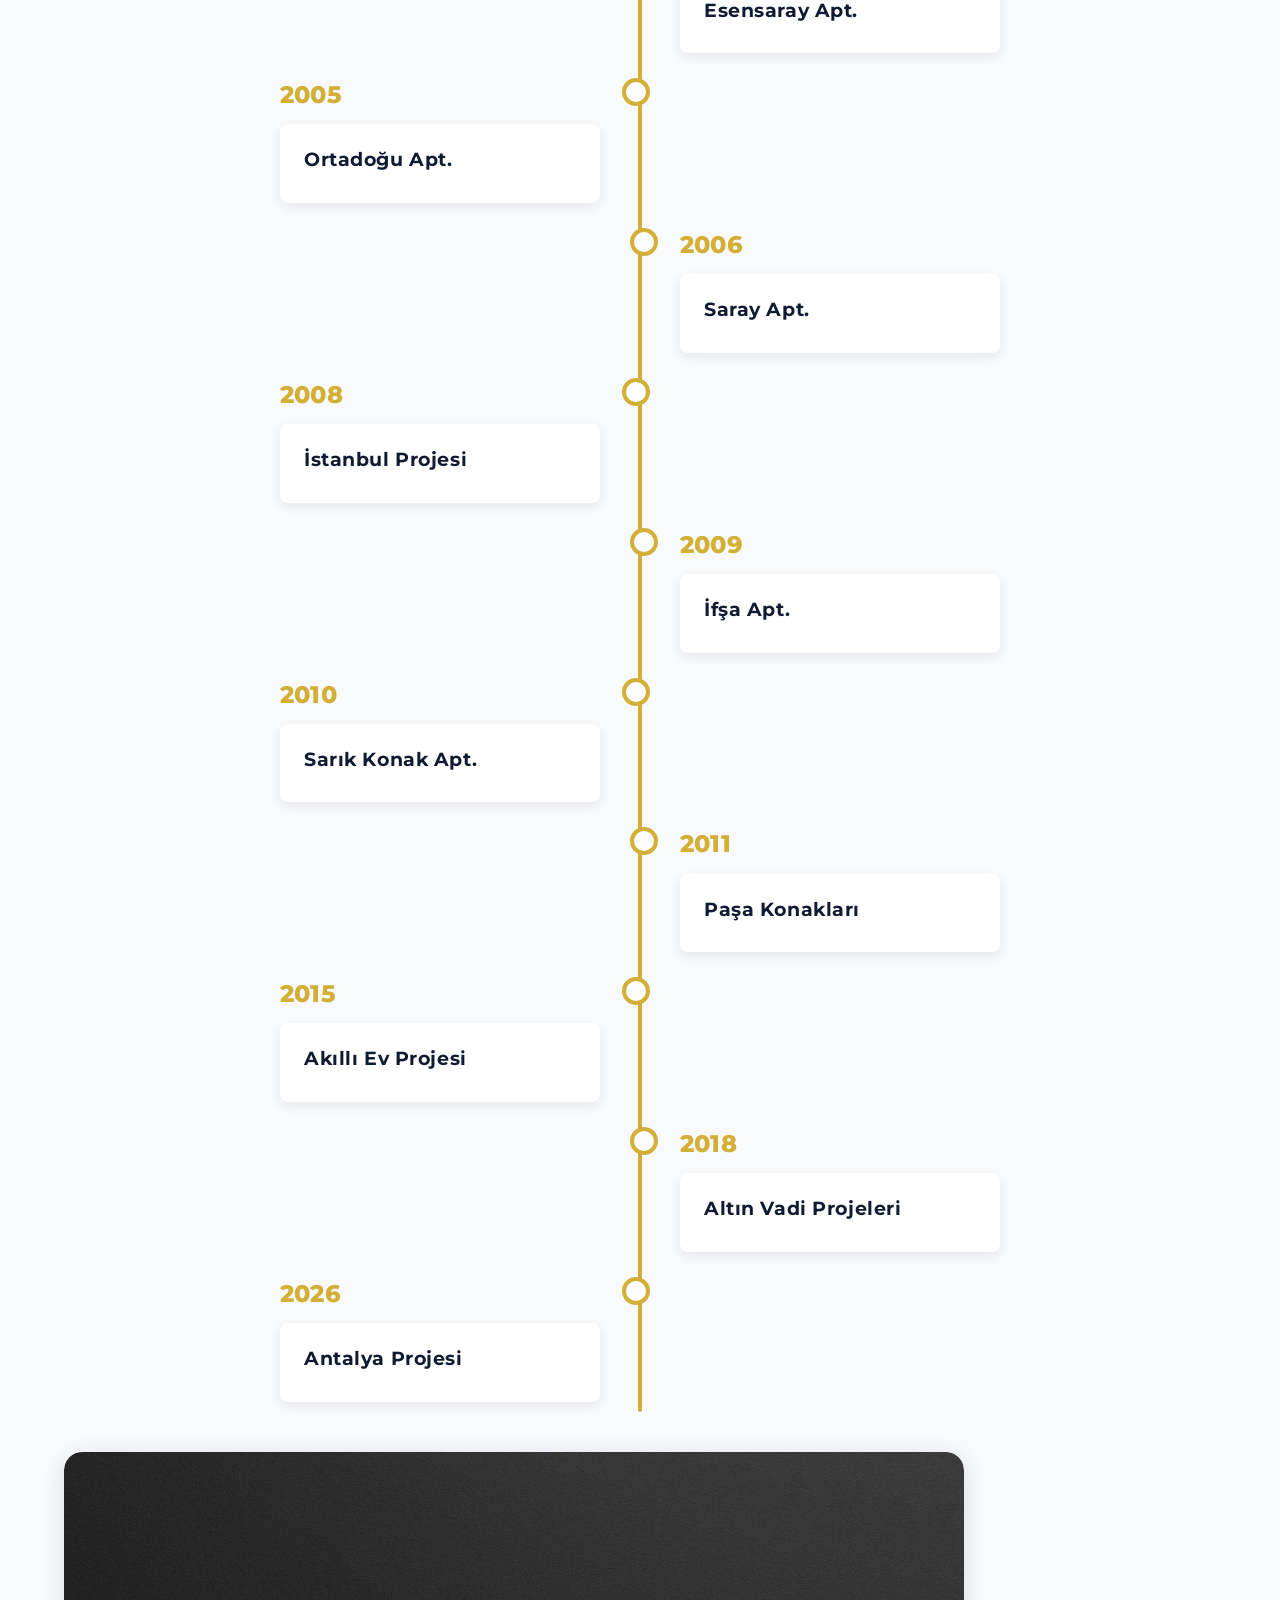
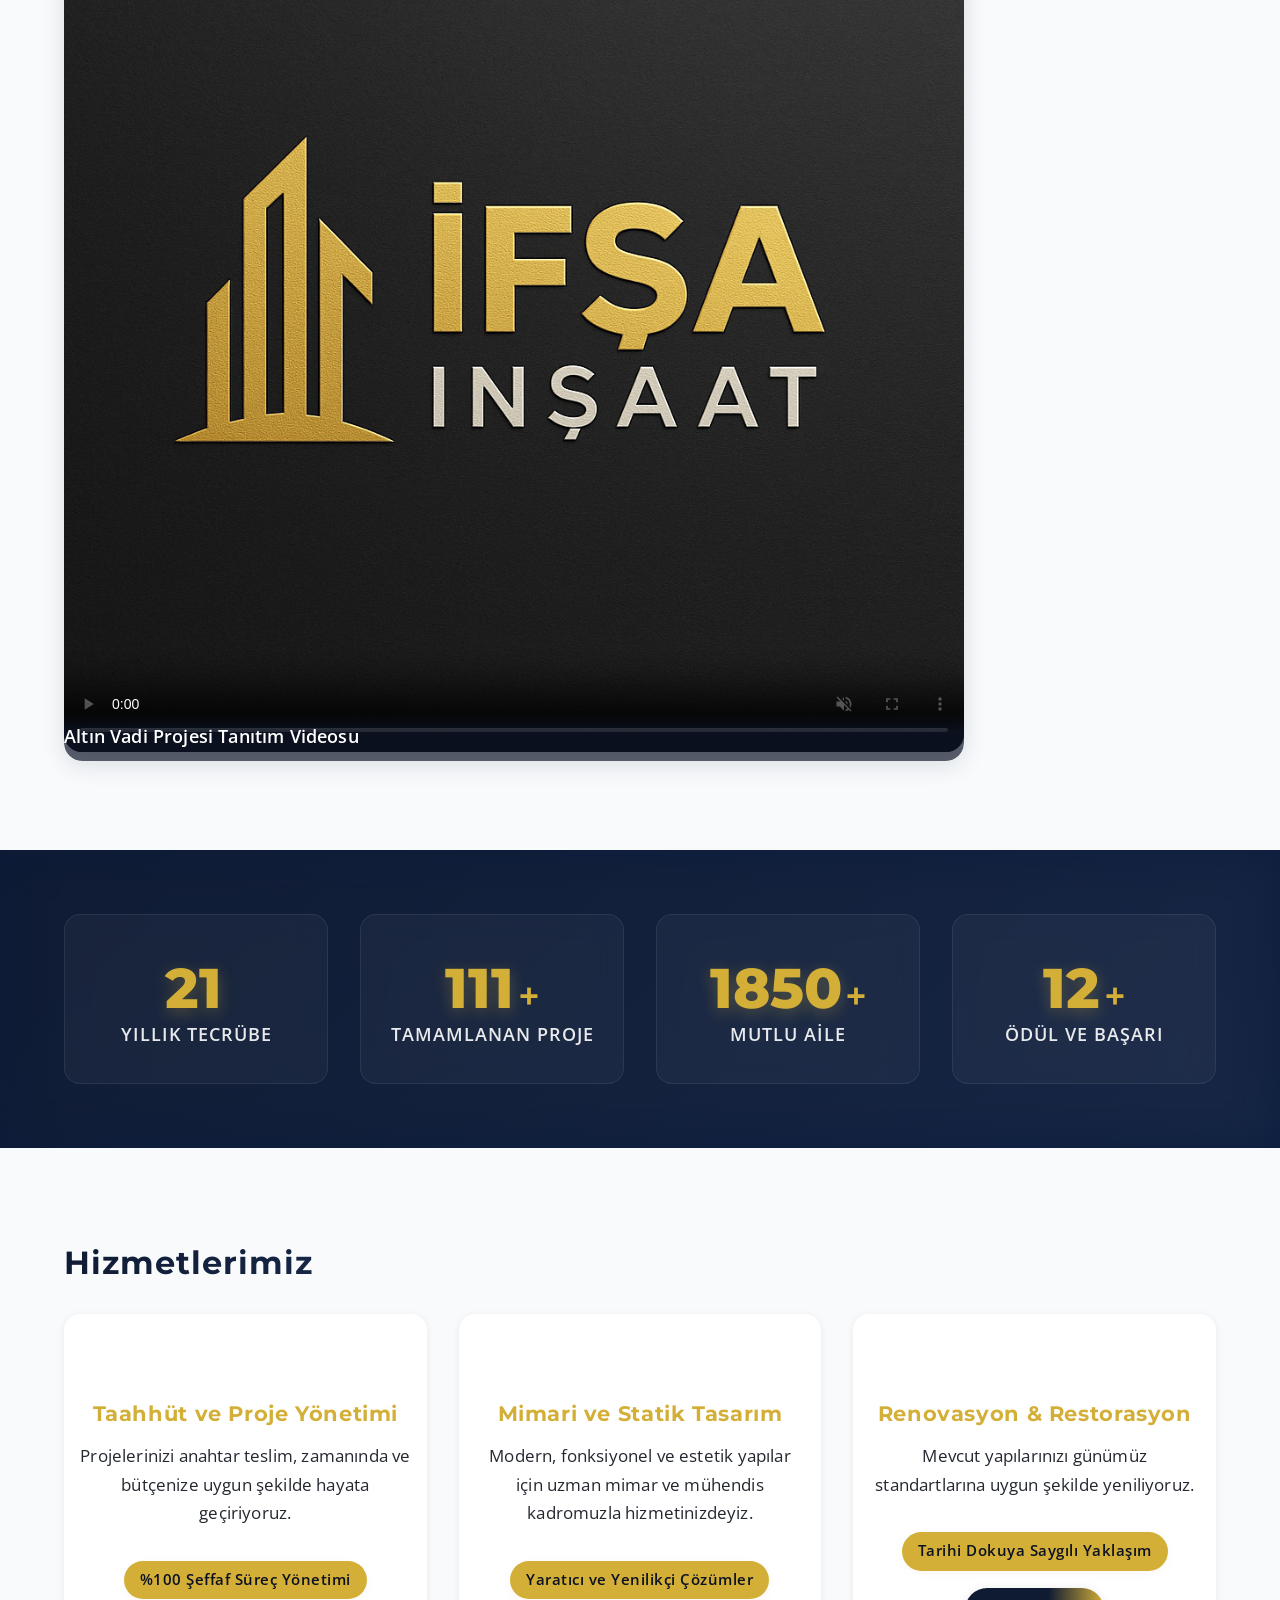
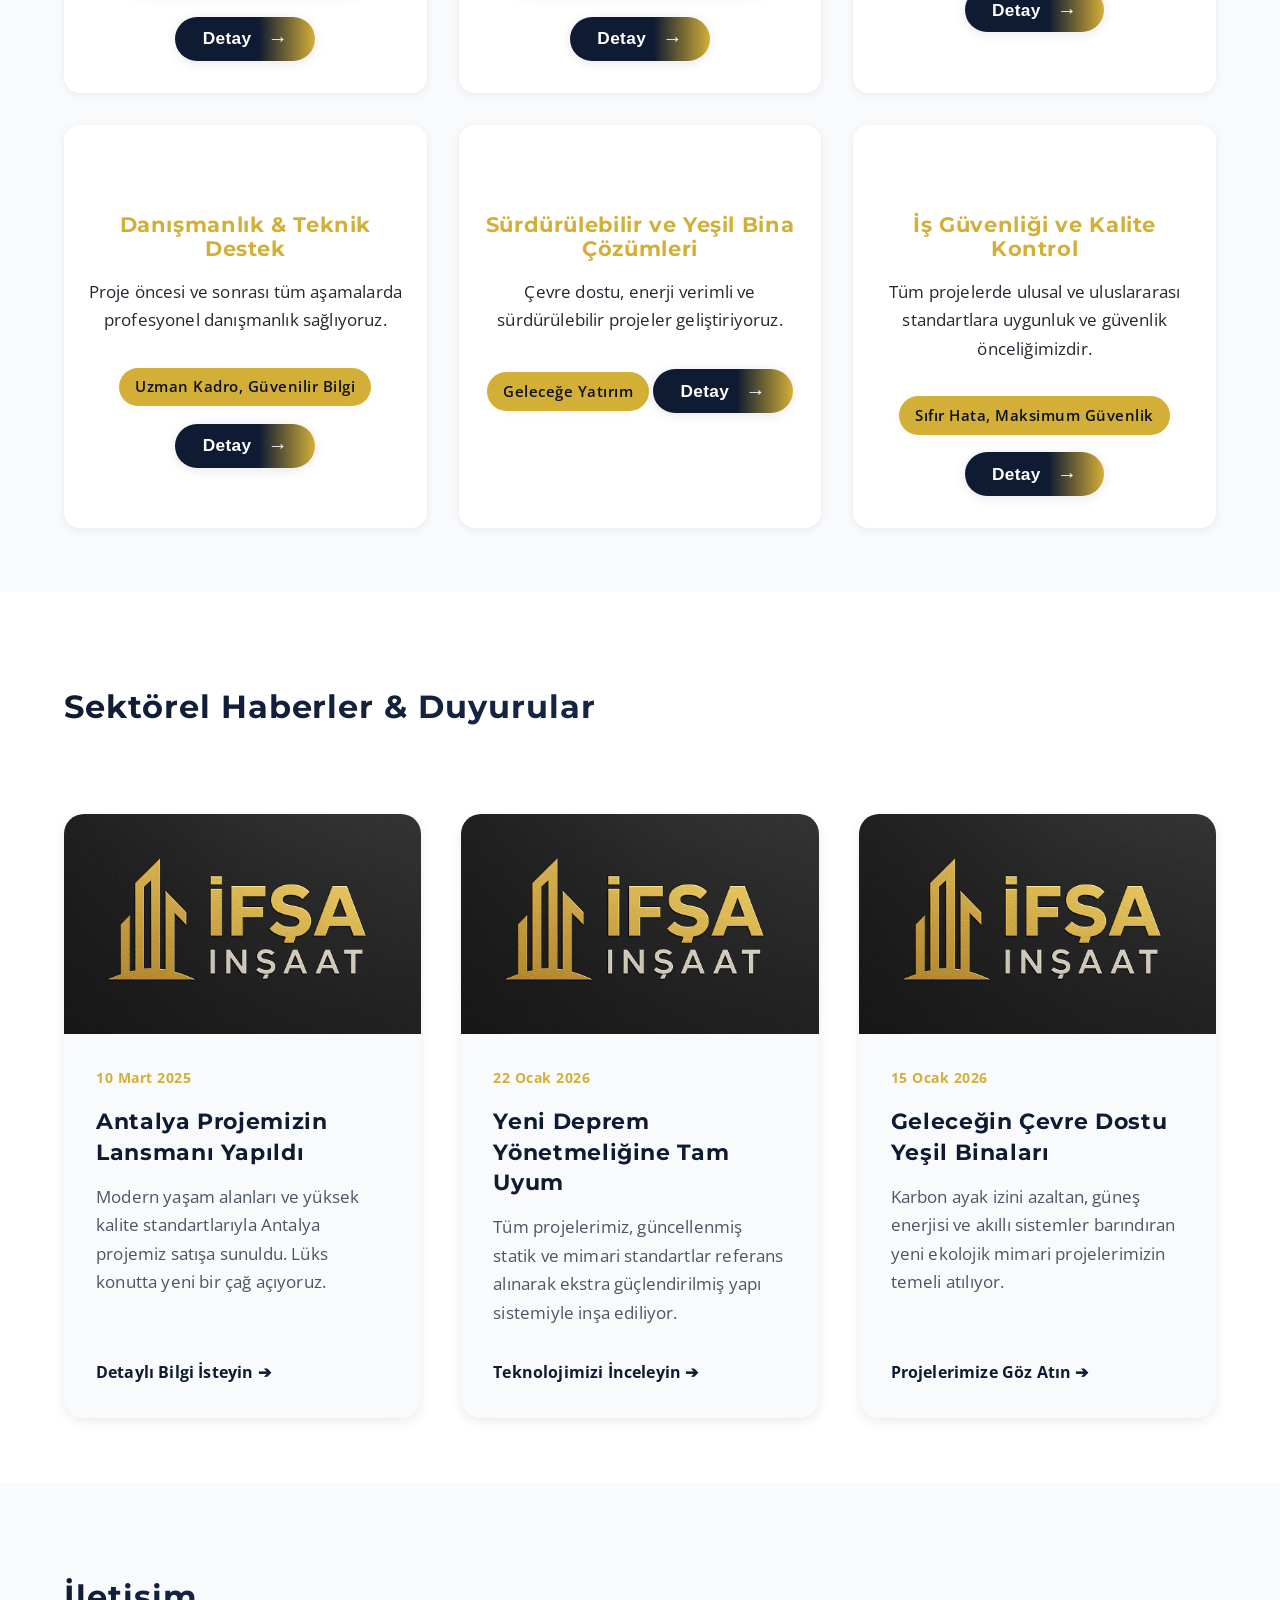
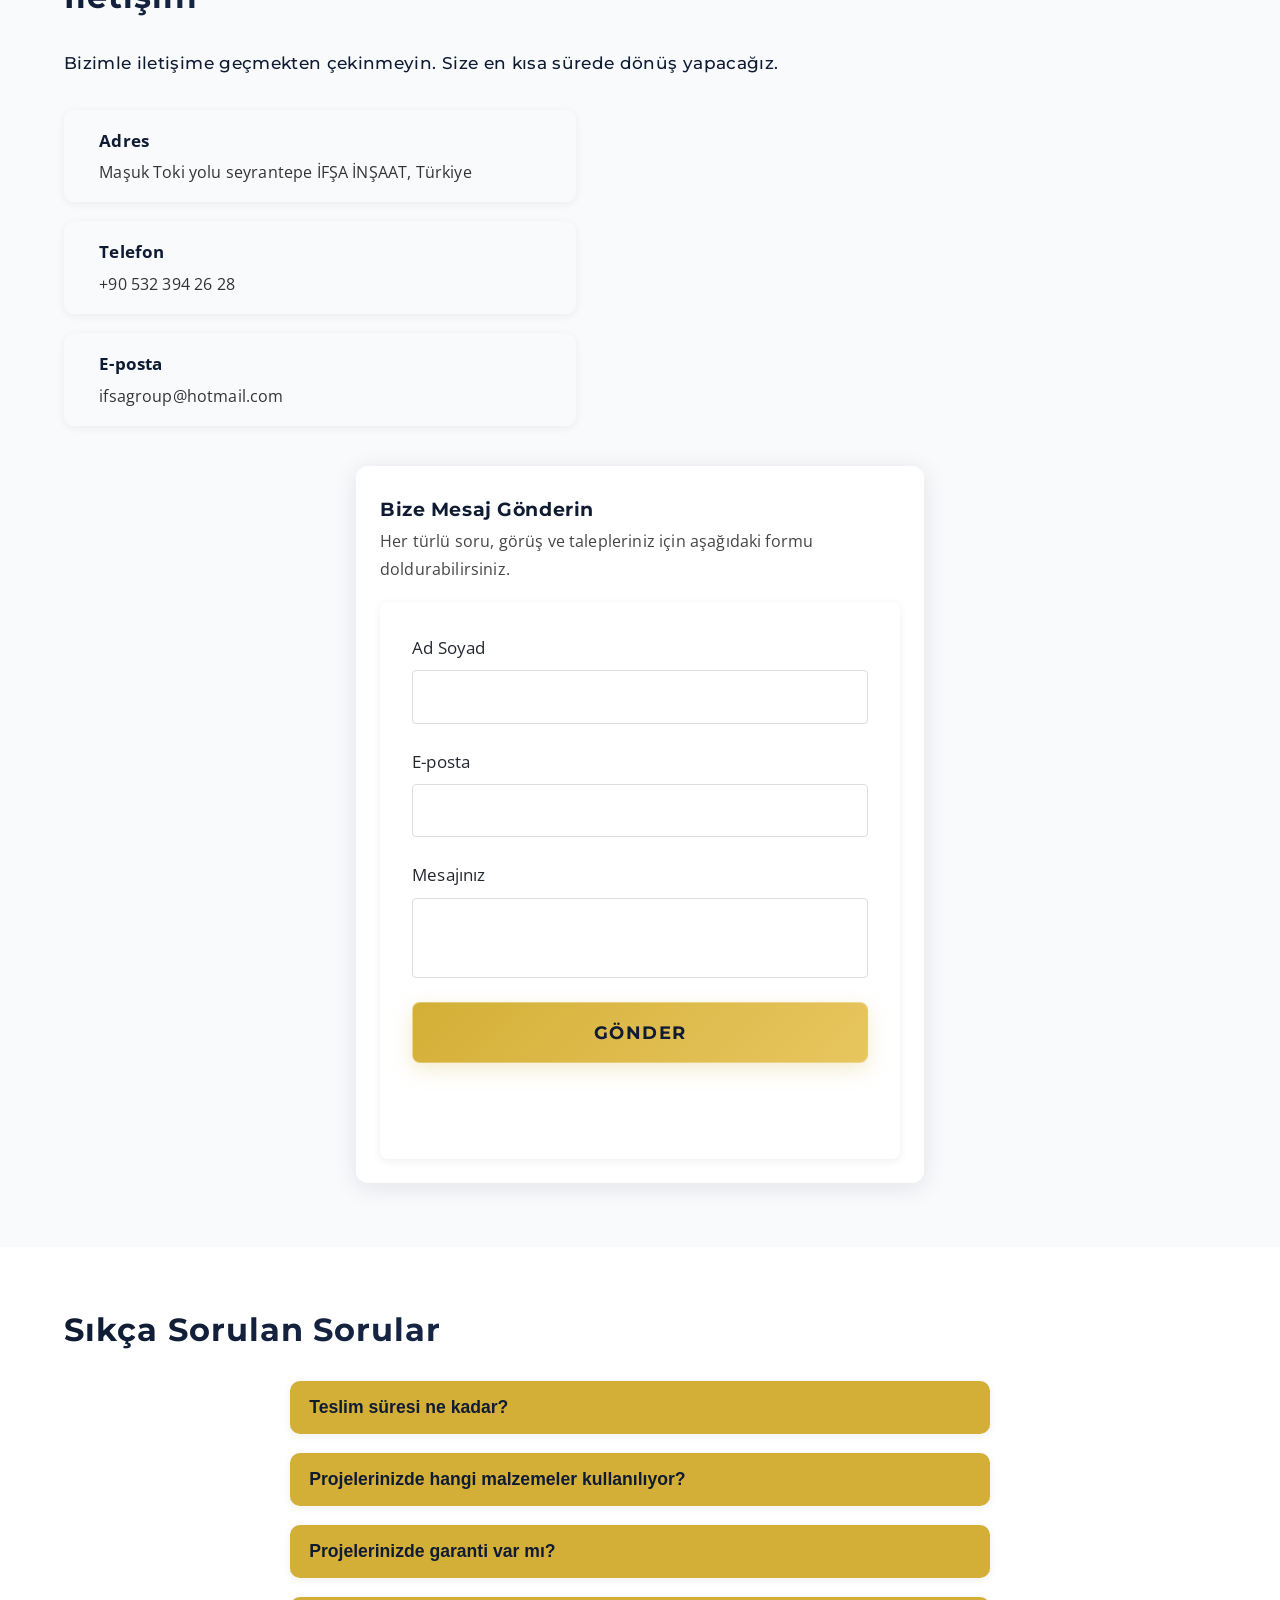
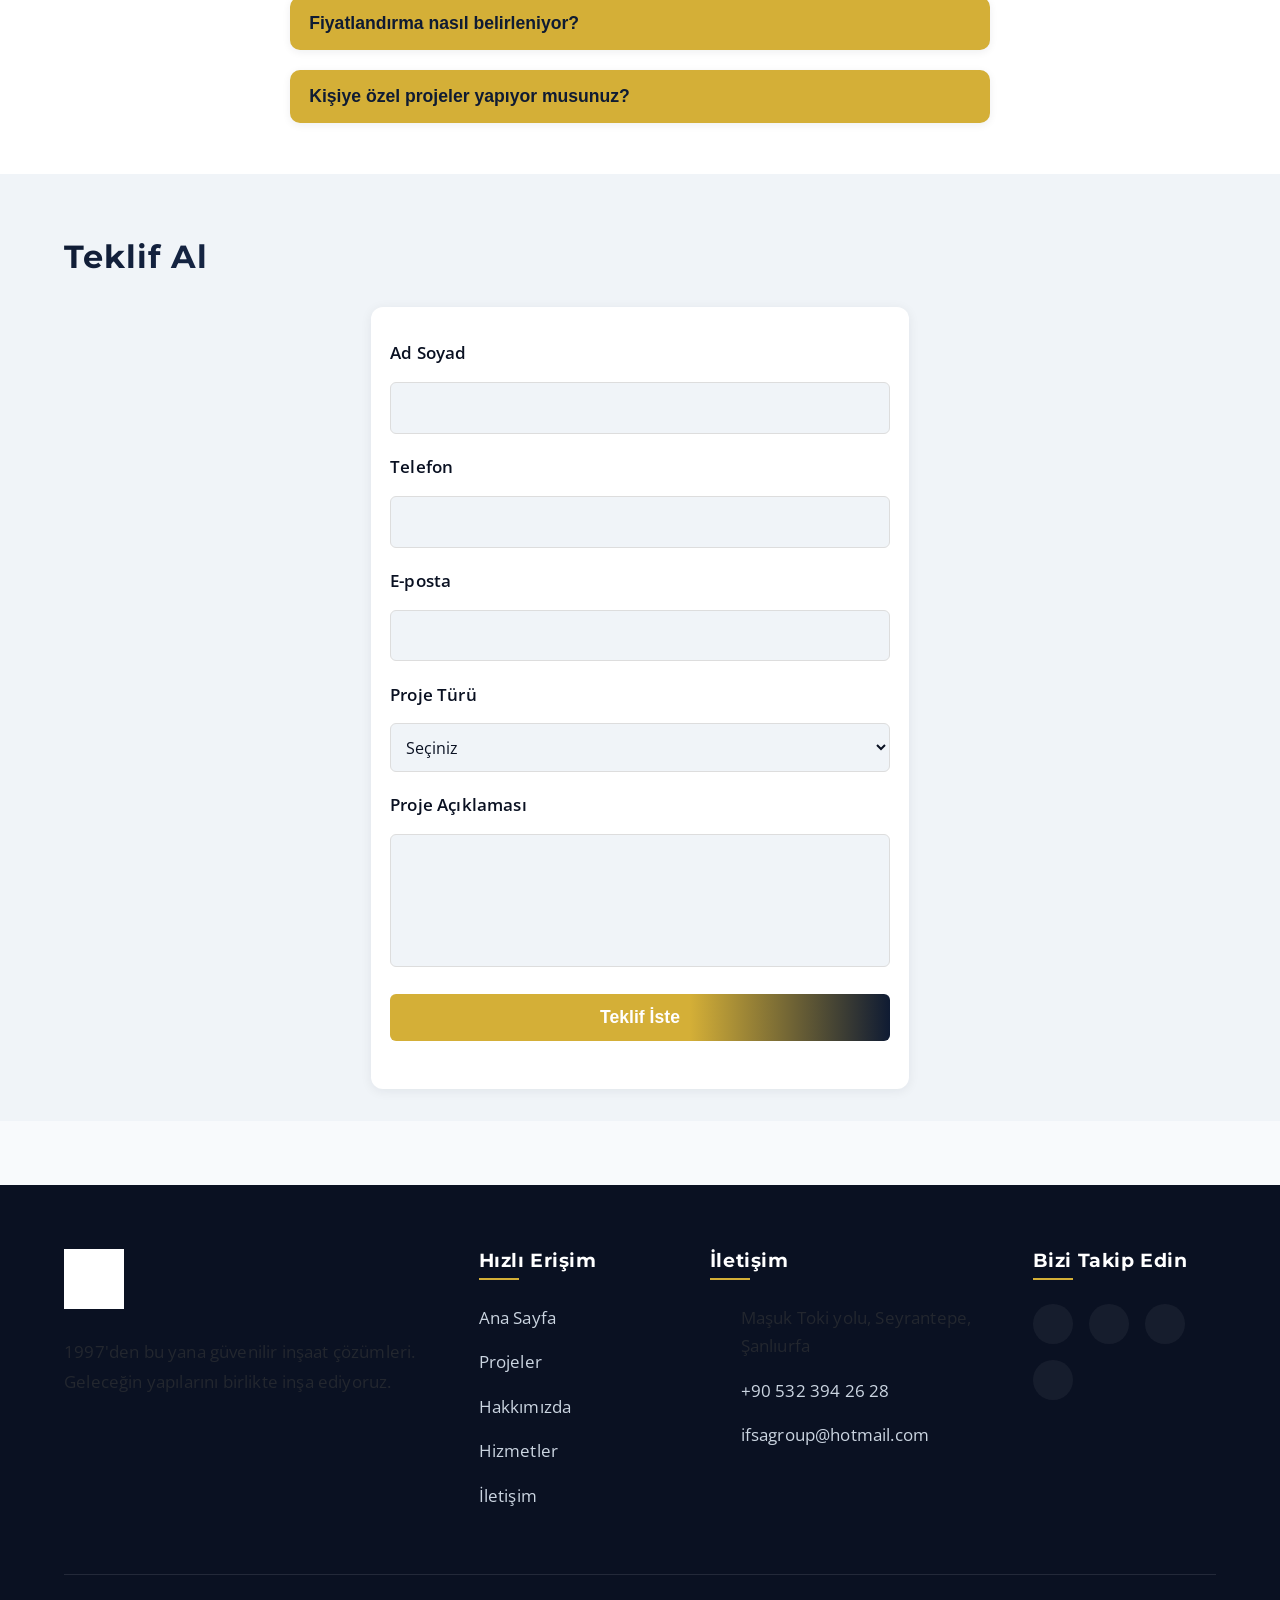
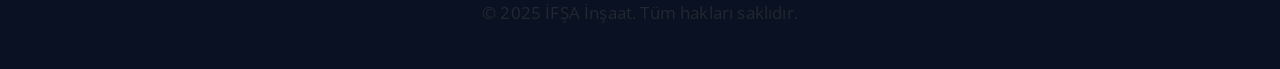
==== commit c12636c2: "Son hali" ====
--- a/index.html
+++ b/index.html
@@ -1,24 +1,75 @@
 <!DOCTYPE html>
 <html lang="tr">
+
 <head>
   <meta charset="UTF-8">
   <meta name="viewport" content="width=device-width, initial-scale=1.0">
-  <title>İFŞA İNŞAAT</title>
+  <title>İFŞA İnşaat | Güvenilir İnşaat Şirketi | Konut & Ticari Projeler</title>
+  <meta name="description"
+    content="İFŞA İnşaat — 1997'den bu yana güvenilir inşaat çözümleri. Konut, ticari yapı, renovasyon ve akıllı ev projeleri. Şanlıurfa ve Antalya'da 150+ tamamlanmış proje.">
+  <meta name="keywords"
+    content="İFŞA İnşaat, inşaat şirketi, konut projeleri, Şanlıurfa inşaat, Antalya projesi, akıllı ev, Altın Vadi">
+  <meta name="author" content="İFŞA İnşaat">
+
+  <!-- Open Graph -->
+  <meta property="og:title" content="İFŞA İnşaat | Güvenilir İnşaat Şirketi">
+  <meta property="og:description"
+    content="1997'den bu yana güvenilir inşaat çözümleri. 150+ tamamlanmış proje, 2500+ mutlu aile.">
+  <meta property="og:image" content="https://ifsainsaat.com/images/ifsa-logo.png">
+  <meta property="og:url" content="https://ifsainsaat.com">
+  <meta property="og:type" content="website">
+  <meta property="og:locale" content="tr_TR">
+
+  <!-- Twitter Card -->
+  <meta name="twitter:card" content="summary_large_image">
+  <meta name="twitter:title" content="İFŞA İnşaat | Güvenilir İnşaat Şirketi">
+  <meta name="twitter:description" content="1997'den bu yana güvenilir inşaat çözümleri. 150+ tamamlanmış proje.">
+  <meta name="twitter:image" content="https://ifsainsaat.com/images/ifsa-logo.png">
+
+  <!-- Preconnect for performance -->
+  <link rel="preconnect" href="https://fonts.googleapis.com">
+  <link rel="preconnect" href="https://fonts.gstatic.com" crossorigin>
+
   <link rel="stylesheet" href="style.css">
   <link rel="icon" href="images/ifsa-logo.png">
+
+  <!-- Lucide Icons -->
+  <script src="https://unpkg.com/lucide@latest/dist/umd/lucide.min.js" defer></script>
+
+  <!-- Structured Data -->
+  <script type="application/ld+json">
+  {
+    "@context": "https://schema.org",
+    "@type": "LocalBusiness",
+    "name": "İFŞA İnşaat",
+    "description": "1997'den bu yana güvenilir inşaat çözümleri sunan İFŞA İnşaat.",
+    "url": "https://ifsainsaat.com",
+    "telephone": "+905323942628",
+    "email": "ifsagroup@hotmail.com",
+    "address": {
+      "@type": "PostalAddress",
+      "streetAddress": "Maşuk Toki yolu seyrantepe",
+      "addressLocality": "Şanlıurfa",
+      "addressCountry": "TR"
+    },
+    "foundingDate": "1997"
+  }
+  </script>
 </head>
+
 <body>
   <!-- Header -->
   <header class="navbar">
     <div class="container nav-flex">
       <a href="#" class="logo"><img src="images/ifsa-logo.png" alt="İFSA Logo"></a>
-      <button class="menu-toggle" aria-label="Menüyü Aç/Kapat">☰</button>
+      <button class="menu-toggle" aria-label="Menüyü Aç/Kapat" aria-expanded="false">☰</button>
       <nav>
         <ul class="nav-menu">
           <li><a href="#hero">Ana Sayfa</a></li>
           <li><a href="#projects">Projeler</a></li>
           <li><a href="#about">Hakkımızda</a></li>
-          <li><a href="#services">Hizmetler</a></li>          
+          <li><a href="#services">Hizmetler</a></li>
+          <li><a href="#sss">S.S.S.</a></li>
           <li><a href="#contact">İletişim</a></li>
           <li><a href="#teklif" class="btn-primary nav-teklif-btn">Teklif Al</a></li>
         </ul>
@@ -34,7 +85,8 @@
     <div class="hero-overlay"></div>
     <div class="hero-content">
       <h1>İFŞA İNŞAAT</h1>
-      <p class="hero-subtitle">İnovasyonu, Estetiği ve Dayanıklılığı Bir Araya Getirerek Geleceğin Yapılarını İnşa Ediyoruz.</p>
+      <p class="hero-subtitle">İnovasyonu, Estetiği ve Dayanıklılığı Bir Araya Getirerek Geleceğin Yapılarını İnşa
+        Ediyoruz.</p>
       <div class="hero-btn-box">
         <a href="#projects" class="btn-primary">Projelerimizi İnceleyin</a>
       </div>
@@ -45,53 +97,96 @@
   </section>
 
   <!-- Projects Gallery Section -->
-  <section id="projects" class="projects-section">
+  <section id="projects" class="projects-section reveal">
     <div class="container">
       <h2>Projelerimiz</h2>
       <div class="projects-gallery">
-        <div class="project-item">
-          <div class="project-image lightbox-trigger" data-gallery="proje1">
-            <img src="images/proje1/1.jpg" alt="AKILLI EV PROJESİ" />
-          </div>
+
+        <div class="project-item reveal reveal-delay-1">
+          <a href="antalya-projesi.html" class="project-image">
+            <img src="images/proje5/01.jpeg" alt="ANTALYA PROJESİ" loading="lazy">
+            <div class="project-overlay">
+              <span>Projeyi İncele <i data-lucide="arrow-right"></i></span>
+            </div>
+          </a>
+          <div class="project-info">
+            <h3>ANTALYA PROJESİ (Devam Ediyor)</h3>
+            <p>Antalya'nın kalbinde, lüks, doğayla iç içe ve benzersiz sosyal donatılara sahip yepyeni bir yaşam alanı.
+            </p>
+            <div class="project-meta">Konut & Lüks Yaşam | 2025 | Antalya</div>
+          </div>
+        </div>
+
+        <div class="project-item reveal">
+          <a href="akilli-ev.html" class="project-image">
+            <img src="images/proje1/1.jpg" alt="Akıllı Ev Projesi" loading="lazy">
+            <div class="project-overlay">
+              <span>Projeyi İncele <i data-lucide="arrow-right"></i></span>
+            </div>
+          </a>
           <div class="project-info">
             <h3>AKILLI EV PROJESİ</h3>
-            <p>Şanlıurfa 2016 yılında yüksek teknolojiyle donatılmış, enerji verimli ve güvenli akıllı konutlar.</p>
+            <p>2016 yılında Şanlıurfa'da yüksek teknolojiyle donatılmış, enerji verimli ve güvenli akıllı konutlar.</p>
             <div class="project-meta">Konut | 2016 | Şanlıurfa</div>
           </div>
         </div>
-        <div class="project-item">
-          <div class="project-image lightbox-trigger" data-gallery="proje2">
-            <img src="images/proje2/17.jpg" alt="ALTIN VADİ PROJESİ 1" />
-          </div>
+        <div class="project-item reveal reveal-delay-1">
+          <a href="altin-vadi-1.html" class="project-image">
+            <img src="images/proje3/1.jpg" alt="Altın Vadi Seyrantepe Projesi" loading="lazy">
+            <div class="project-overlay">
+              <span>Projeyi İncele <i data-lucide="arrow-right"></i></span>
+            </div>
+          </a>
           <div class="project-info">
-            <h3>ALTIN VADİ PROJESİ 1</h3>
-            <p>Şanlıurfada Modern yaşam alanları ve sosyal donatılarla öne çıkan, prestijli bir konut projesi.</p>
+            <h3>ALTIN VADİ SEYRANTEPE PROJESİ</h3>
+            <p>Şanlıurfa'da modern yaşam alanları ve sosyal donatılarla öne çıkan, prestijli bir konut projesi.</p>
             <div class="project-meta">Konut | 2018 | Şanlıurfa</div>
           </div>
         </div>
-        <div class="project-item">
-          <div class="project-image lightbox-trigger" data-gallery="proje3">
-            <img src="images/proje3/1.jpg" alt="ALTIN VADİ PROJESİ 2" />
-          </div>
+        <div class="project-item reveal reveal-delay-2">
+          <a href="altin-vadi-2.html" class="project-image">
+            <img src="images/proje2/21.jpg" alt="Altın Vadi Maşuk Projesi" loading="lazy">
+            <div class="project-overlay">
+              <span>Projeyi İncele <i data-lucide="arrow-right"></i></span>
+            </div>
+          </a>
           <div class="project-info">
-            <h3>ALTIN VADİ PROJESİ 2</h3>
-            <p>Geniş peyzaj alanları ve modern mimarisiyle dikkat çeken konut projesi.</p>
+            <h3>ALTIN VADİ MAŞUK PROJESİ</h3>
+            <p>Konfor, estetik ve güvenliğin bir araya geldiği lüks konutlardan oluşan ikinci etap.</p>
             <div class="project-meta">Konut | 2023 | Şanlıurfa</div>
           </div>
         </div>
-        <div class="project-item">
-          <div class="project-image lightbox-trigger" data-gallery="proje4">
-            <img src="images/proje4/9.jpeg" alt="DİĞER PROJELER" />
-          </div>
+
+        <!-- YENİ PROJELER -->
+        <div class="project-item reveal">
+          <a href="istanbul-buyukcekmece.html" class="project-image">
+            <img src="images/proje6/1.png" alt="İstanbul Büyükçekmece İmarova" loading="lazy">
+            <div class="project-overlay">
+              <span>Projeyi İncele <i data-lucide="arrow-right"></i></span>
+            </div>
+          </a>
+          <div class="project-info">
+            <h3>İSTANBUL BÜYÜKÇEKMECE İMAROVA</h3>
+            <p>İstanbul'un yükselen değeri Büyükçekmece'de, modern mimarinin ve konforun eşsiz buluşması.</p>
+            <div class="project-meta">Konut | 2008 | İstanbul</div>
+          </div>
+        </div>
+        <div class="project-item reveal reveal-delay-2">
+          <a href="diger-projeler.html" class="project-image">
+            <img src="images/proje4/cover.png" alt="DİĞER PROJELER" loading="lazy">
+            <div class="project-overlay">
+              <span>Projeyi İncele <i data-lucide="arrow-right"></i></span>
+            </div>
+          </a>
           <div class="project-info">
             <h3>DİĞER PROJELER</h3>
             <p>İFŞA İnşaat'ın tamamladığı çeşitli ticari ve özel projelerden seçmeler.</p>
-            <div class="project-meta">Diğer Projeler | 1997-2025 | Şanlıurfa</div>
-          </div>
-        </div>
-      </div>
-    </div>
-  
+            <div class="project-meta">Diğer Projeler | 1997-2017 | Şanlıurfa</div>
+          </div>
+        </div>
+      </div>
+    </div>
+
   </section>
 
   <!-- Lightbox Modal -->
@@ -102,6 +197,8 @@
       <span id="lightbox-counter"></span>
     </div>
     <img class="lightbox-content" id="lightbox-img" src="" alt="">
+    <video class="lightbox-content" id="lightbox-video" src="" controls autoplay muted playsinline
+      style="display:none; outline:none;"></video>
     <div class="lightbox-controls">
       <button id="lightbox-prev">&#10094;</button>
       <button id="lightbox-next">&#10095;</button>
@@ -110,70 +207,200 @@
   </div>
 
   <!-- Hakkımızda Bölümü ve Tanıtım Videosu -->
-  <section id="about" class="about-section">
+  <section id="about" class="about-section reveal">
     <div class="container">
       <h2>Hakkımızda</h2>
-      <p>İFŞA İnşaat olarak, 1997 yılından bu yana inşaat sektöründe kaliteyi, güveni ve yeniliği bir araya getirerek modern yaşam alanları inşa etmeye odaklanıyoruz. Kuruluşumuzdan bu yana, sağlam temeller üzerine yükselen projelerimizle sektörde güvenilir bir marka olmayı başardık. Müşterilerimize sadece yapı değil, aynı zamanda huzur ve mutluluk sunmayı hedefliyoruz.</p>
-      <p>Konut, ticari yapı ve özel projeler gibi farklı alanlarda uzmanlığımızı ortaya koyarken, estetik tasarımları dayanıklılıkla buluşturuyoruz. Her projede, detaylara verdiğimiz önem ve ileri teknolojileri kullanma anlayışımızla, beklentilerin ötesine geçmeyi amaçlıyoruz.</p>
+      <p>İFŞA İnşaat olarak, 1997 yılından bu yana inşaat sektöründe kaliteyi, güveni ve yeniliği bir araya getirerek
+        modern yaşam alanları inşa etmeye odaklanıyoruz. Kuruluşumuzdan bu yana, sağlam temeller üzerine yükselen
+        projelerimizle sektörde güvenilir bir marka olmayı başardık. Müşterilerimize sadece yapı değil, aynı zamanda
+        huzur ve mutluluk sunmayı hedefliyoruz.</p>
+      <p>Konut, ticari yapı ve özel projeler gibi farklı alanlarda uzmanlığımızı ortaya koyarken, estetik tasarımları
+        dayanıklılıkla buluşturuyoruz. Her projede, detaylara verdiğimiz önem ve ileri teknolojileri kullanma
+        anlayışımızla, beklentilerin ötesine geçmeyi amaçlıyoruz.</p>
       <div class="about-values">
         <div class="about-value-box">
           <h4>Vizyonumuz</h4>
-          <p>Geleceğin yaşam alanlarını, sürdürülebilirlik ve yenilikçilik ilkeleriyle inşa ederek sektörde öncü olmak.</p>
+          <p>Geleceğin yaşam alanlarını, sürdürülebilirlik ve yenilikçilik ilkeleriyle inşa ederek sektörde öncü olmak.
+          </p>
         </div>
         <div class="about-value-box">
           <h4>Misyonumuz</h4>
           <p>Müşterilerimize güvenli, kaliteli ve modern yapılar sunmak; her projede memnuniyet ve değer yaratmak.</p>
         </div>
       </div>
+      <!-- Şirket Zaman Çizelgesi -->
+      <div class="company-timeline">
+        <h3>Yolculuğumuz</h3>
+        <div class="timeline">
+          <div class="timeline-item">
+            <div class="timeline-year">1997</div>
+            <div class="timeline-content">
+              <h4>Şato 1 Apt.</h4>
+            </div>
+          </div>
+          <div class="timeline-item">
+            <div class="timeline-year">2000</div>
+            <div class="timeline-content">
+              <h4>Bahattin Bey Apt.</h4>
+            </div>
+          </div>
+          <div class="timeline-item">
+            <div class="timeline-year">2002</div>
+            <div class="timeline-content">
+              <h4>Mehmet Peltek Apt.</h4>
+            </div>
+          </div>
+          <div class="timeline-item">
+            <div class="timeline-year">2003</div>
+            <div class="timeline-content">
+              <h4>Esensaray Apt.</h4>
+            </div>
+          </div>
+          <div class="timeline-item">
+            <div class="timeline-year">2005</div>
+            <div class="timeline-content">
+              <h4>Ortadoğu Apt.</h4>
+            </div>
+          </div>
+          <div class="timeline-item">
+            <div class="timeline-year">2006</div>
+            <div class="timeline-content">
+              <h4>Saray Apt.</h4>
+            </div>
+          </div>
+          <div class="timeline-item">
+            <div class="timeline-year">2008</div>
+            <div class="timeline-content">
+              <h4>İstanbul Projesi</h4>
+            </div>
+          </div>
+          <div class="timeline-item">
+            <div class="timeline-year">2009</div>
+            <div class="timeline-content">
+              <h4>İfşa Apt.</h4>
+            </div>
+          </div>
+          <div class="timeline-item">
+            <div class="timeline-year">2010</div>
+            <div class="timeline-content">
+              <h4>Sarık Konak Apt.</h4>
+            </div>
+          </div>
+          <div class="timeline-item">
+            <div class="timeline-year">2011</div>
+            <div class="timeline-content">
+              <h4>Paşa Konakları</h4>
+            </div>
+          </div>
+          <div class="timeline-item">
+            <div class="timeline-year">2015</div>
+            <div class="timeline-content">
+              <h4>Akıllı Ev Projesi</h4>
+            </div>
+          </div>
+          <div class="timeline-item">
+            <div class="timeline-year">2018</div>
+            <div class="timeline-content">
+              <h4>Altın Vadi Projeleri</h4>
+            </div>
+          </div>
+          <div class="timeline-item">
+            <div class="timeline-year">2026</div>
+            <div class="timeline-content">
+              <h4>Antalya Projesi</h4>
+            </div>
+          </div>
+        </div>
+      </div>
       <!-- Tanıtım Videosu Hakkımızda Altında -->
       <div class="promo-video-wrapper" style="margin-top:2.5rem;">
-        <video id="promoVideo" src="images/ifsa-tantm.mp4" autoplay loop muted playsinline controls poster="images/ifsa-logo.png" tabindex="0"></video>
+        <video id="promoVideo" src="images/ifsa-tantm.mp4" autoplay loop muted playsinline controls
+          poster="images/ifsa-logo.png" tabindex="0"></video>
         <div class="video-overlay">Altın Vadi Projesi Tanıtım Videosu</div>
       </div>
     </div>
   </section>
 
+
+  <!-- Rakamlarla İFŞA İNŞAAT (Stats) -->
+  <section id="stats" class="stats-section reveal">
+    <div class="container stats-container">
+      <div class="stat-box">
+        <div class="stat-icon"><i data-lucide="trending-up"></i></div>
+        <div class="stat-number-wrapper">
+          <div class="stat-number" data-target="28">0</div>
+          <div class="stat-number-plus"></div>
+        </div>
+        <div class="stat-text">Yıllık Tecrübe</div>
+      </div>
+      <div class="stat-box">
+        <div class="stat-icon"><i data-lucide="building"></i></div>
+        <div class="stat-number-wrapper">
+          <div class="stat-number" data-target="150">0</div>
+          <div class="stat-number-plus">+</div>
+        </div>
+        <div class="stat-text">Tamamlanan Proje</div>
+      </div>
+      <div class="stat-box">
+        <div class="stat-icon"><i data-lucide="users"></i></div>
+        <div class="stat-number-wrapper">
+          <div class="stat-number" data-target="2500">0</div>
+          <div class="stat-number-plus">+</div>
+        </div>
+        <div class="stat-text">Mutlu Aile</div>
+      </div>
+      <div class="stat-box">
+        <div class="stat-icon"><i data-lucide="award"></i></div>
+        <div class="stat-number-wrapper">
+          <div class="stat-number" data-target="15">0</div>
+          <div class="stat-number-plus">+</div>
+        </div>
+        <div class="stat-text">Ödül ve Başarı</div>
+      </div>
+    </div>
+  </section>
+
   <!-- Hizmetler -->
-  <section id="services" class="services-section container">
+  <section id="services" class="services-section container reveal">
     <h2>Hizmetlerimiz</h2>
     <div class="services-grid">
-      <div class="service-item">
-        <div class="service-icon">🏗️</div>
+      <div class="service-item reveal">
+        <div class="service-icon"><i data-lucide="hard-hat"></i></div>
         <h3>Taahhüt ve Proje Yönetimi</h3>
         <p>Projelerinizi anahtar teslim, zamanında ve bütçenize uygun şekilde hayata geçiriyoruz.</p>
         <span class="service-highlight">%100 Şeffaf Süreç Yönetimi</span>
         <button class="service-detail-btn" data-service="yonetim">Detay</button>
       </div>
-      <div class="service-item">
-        <div class="service-icon">🏢</div>
+      <div class="service-item reveal reveal-delay-1">
+        <div class="service-icon"><i data-lucide="building-2"></i></div>
         <h3>Mimari ve Statik Tasarım</h3>
         <p>Modern, fonksiyonel ve estetik yapılar için uzman mimar ve mühendis kadromuzla hizmetinizdeyiz.</p>
         <span class="service-highlight">Yaratıcı ve Yenilikçi Çözümler</span>
         <button class="service-detail-btn" data-service="mimari">Detay</button>
       </div>
-      <div class="service-item">
-        <div class="service-icon">🛠️</div>
+      <div class="service-item reveal reveal-delay-2">
+        <div class="service-icon"><i data-lucide="wrench"></i></div>
         <h3>Renovasyon & Restorasyon</h3>
         <p>Mevcut yapılarınızı günümüz standartlarına uygun şekilde yeniliyoruz.</p>
         <span class="service-highlight">Tarihi Dokuya Saygılı Yaklaşım</span>
         <button class="service-detail-btn" data-service="restorasyon">Detay</button>
       </div>
-      <div class="service-item">
-        <div class="service-icon">📋</div>
+      <div class="service-item reveal">
+        <div class="service-icon"><i data-lucide="clipboard-list"></i></div>
         <h3>Danışmanlık & Teknik Destek</h3>
         <p>Proje öncesi ve sonrası tüm aşamalarda profesyonel danışmanlık sağlıyoruz.</p>
         <span class="service-highlight">Uzman Kadro, Güvenilir Bilgi</span>
         <button class="service-detail-btn" data-service="danismanlik">Detay</button>
       </div>
-      <div class="service-item">
-        <div class="service-icon">🌱</div>
+      <div class="service-item reveal reveal-delay-1">
+        <div class="service-icon"><i data-lucide="leaf"></i></div>
         <h3>Sürdürülebilir ve Yeşil Bina Çözümleri</h3>
         <p>Çevre dostu, enerji verimli ve sürdürülebilir projeler geliştiriyoruz.</p>
         <span class="service-highlight">Geleceğe Yatırım</span>
         <button class="service-detail-btn" data-service="yesil">Detay</button>
       </div>
-      <div class="service-item">
-        <div class="service-icon">🔒</div>
+      <div class="service-item reveal reveal-delay-2">
+        <div class="service-icon"><i data-lucide="shield-check"></i></div>
         <h3>İş Güvenliği ve Kalite Kontrol</h3>
         <p>Tüm projelerde ulusal ve uluslararası standartlara uygunluk ve güvenlik önceliğimizdir.</p>
         <span class="service-highlight">Sıfır Hata, Maksimum Güvenlik</span>
@@ -191,28 +418,80 @@
     </div>
   </div>
 
+  <!-- Duyurular & Haberler -->
+  <section id="news" class="news-section reveal">
+    <div class="container">
+      <h2>Sektörel Haberler & Duyurular</h2>
+      <div class="news-grid">
+        <div class="news-card">
+          <div class="news-image">
+            <img
+              src="https://images.unsplash.com/photo-1600596542815-ffad4c1539a9?ixlib=rb-4.0.3&auto=format&fit=crop&w=600&q=80"
+              alt="Antalya Projesi" onerror="this.src='images/ifsa-logo.png'" />
+          </div>
+          <div class="news-content">
+            <span class="news-date">10 Mart 2025</span>
+            <h3>Antalya Projemizin Lansmanı Yapıldı</h3>
+            <p>Modern yaşam alanları ve yüksek kalite standartlarıyla Antalya projemiz satışa sunuldu. Lüks konutta yeni
+              bir çağ açıyoruz.</p>
+            <a href="#teklif" class="news-link">Detaylı Bilgi İsteyin ➔</a>
+          </div>
+        </div>
+        <div class="news-card">
+          <div class="news-image">
+            <img
+              src="https://images.unsplash.com/photo-1541888081622-1ce8243be125?ixlib=rb-4.0.3&auto=format&fit=crop&w=600&q=80"
+              alt="Deprem Yönetmeliği" onerror="this.src='images/ifsa-logo.png'" />
+          </div>
+          <div class="news-content">
+            <span class="news-date">22 Ocak 2026</span>
+            <h3>Yeni Deprem Yönetmeliğine Tam Uyum</h3>
+            <p>Tüm projelerimiz, güncellenmiş statik ve mimari standartlar referans alınarak ekstra güçlendirilmiş yapı
+              sistemiyle inşa ediliyor.</p>
+            <a href="#about" class="news-link">Teknolojimizi İnceleyin ➔</a>
+          </div>
+        </div>
+        <div class="news-card">
+          <div class="news-image">
+            <img
+              src="https://images.unsplash.com/photo-1518780664697-55e3ad937233?ixlib=rb-4.0.3&auto=format&fit=crop&w=600&q=80"
+              alt="Yeşil Bina" onerror="this.src='images/ifsa-logo.png'" />
+          </div>
+          <div class="news-content">
+            <span class="news-date">15 Ocak 2026</span>
+            <h3>Geleceğin Çevre Dostu Yeşil Binaları</h3>
+            <p>Karbon ayak izini azaltan, güneş enerjisi ve akıllı sistemler barındıran yeni ekolojik mimari
+              projelerimizin temeli atılıyor.</p>
+            <a href="#projects" class="news-link">Projelerimize Göz Atın ➔</a>
+          </div>
+        </div>
+      </div>
+    </div>
+  </section>
+
+
   <!-- İletişim -->
-  <section id="contact" class="contact-section container">
+  <section id="contact" class="contact-section container reveal">
     <h2>İletişim</h2>
     <p class="contact-subtitle">Bizimle iletişime geçmekten çekinmeyin. Size en kısa sürede dönüş yapacağız.</p>
     <div class="contact-flex">
       <div class="contact-details-boxes">
         <div class="contact-detail-box">
-          <span class="contact-icon">📍</span>
+          <span class="contact-icon"><i data-lucide="map-pin"></i></span>
           <div>
             <strong>Adres</strong>
             <p>Maşuk Toki yolu seyrantepe İFŞA İNŞAAT, Türkiye</p>
           </div>
         </div>
         <div class="contact-detail-box">
-          <span class="contact-icon">📞</span>
+          <span class="contact-icon"><i data-lucide="phone"></i></span>
           <div>
             <strong>Telefon</strong>
             <p><a href="tel:+905323942628">+90 532 394 26 28</a></p>
           </div>
         </div>
         <div class="contact-detail-box">
-          <span class="contact-icon">✉️</span>
+          <span class="contact-icon"><i data-lucide="mail"></i></span>
           <div>
             <strong>E-posta</strong>
             <p><a href="mailto:ifsagroup@hotmail.com">ifsagroup@hotmail.com</a></p>
@@ -220,7 +499,10 @@
         </div>
       </div>
       <div class="contact-map-box">
-        <iframe src="https://www.google.com/maps/embed?pb=!1m17!1m12!1m3!1d1588.7560544864891!2d38.77207777121857!3d37.21181626768499!2m3!1f0!2f0!3f0!3m2!1i1024!2i768!4f13.1!3m2!1m1!2zMzfCsDEyJzQyLjUiTiAzOMKwNDYnMjIuMiJF!5e0!3m2!1str!2str!4v1751894590966!5m2!1str!2str" width="100%" height="250" style="border:0; border-radius:8px;" allowfullscreen="" loading="lazy" referrerpolicy="no-referrer-when-downgrade"></iframe>
+        <iframe
+          src="https://www.google.com/maps/embed?pb=!1m17!1m12!1m3!1d1588.7560544864891!2d38.77207777121857!3d37.21181626768499!2m3!1f0!2f0!3f0!3m2!1i1024!2i768!4f13.1!3m2!1m1!2zMzfCsDEyJzQyLjUiTiAzOMKwNDYnMjIuMiJF!5e0!3m2!1str!2str!4v1751894590966!5m2!1str!2str"
+          width="100%" height="250" style="border:0; border-radius:8px;" allowfullscreen="" loading="lazy"
+          referrerpolicy="no-referrer-when-downgrade"></iframe>
       </div>
     </div>
     <div class="contact-form-box">
@@ -246,36 +528,41 @@
   </section>
 
   <!-- Sıkça Sorulan Sorular (SSS) Bölümü -->
-  <section id="sss" class="sss-section">
+  <section id="sss" class="sss-section reveal">
     <div class="container">
       <h2>Sıkça Sorulan Sorular</h2>
       <div class="faq-list">
         <div class="faq-item">
           <button class="faq-question">Teslim süresi ne kadar?</button>
-          <div class="faq-answer">Projelerimizin teslim süresi, projenin büyüklüğüne ve kapsamına göre değişmekle birlikte genellikle 6-18 ay arasındadır.</div>
+          <div class="faq-answer">Projelerimizin teslim süresi, projenin büyüklüğüne ve kapsamına göre değişmekle
+            birlikte genellikle 6-18 ay arasındadır.</div>
         </div>
         <div class="faq-item">
           <button class="faq-question">Projelerinizde hangi malzemeler kullanılıyor?</button>
-          <div class="faq-answer">Tüm projelerimizde TSE ve CE belgeli, yüksek kalite standartlarına sahip malzemeler kullanılmaktadır.</div>
+          <div class="faq-answer">Tüm projelerimizde TSE ve CE belgeli, yüksek kalite standartlarına sahip malzemeler
+            kullanılmaktadır.</div>
         </div>
         <div class="faq-item">
           <button class="faq-question">Projelerinizde garanti var mı?</button>
-          <div class="faq-answer">Evet, tüm projelerimizde 2 yıl işçilik ve 5 yıl yapı ana unsurları garantisi sunuyoruz.</div>
+          <div class="faq-answer">Evet, tüm projelerimizde 2 yıl işçilik ve 5 yıl yapı ana unsurları garantisi
+            sunuyoruz.</div>
         </div>
         <div class="faq-item">
           <button class="faq-question">Fiyatlandırma nasıl belirleniyor?</button>
-          <div class="faq-answer">Fiyatlandırma, projenin büyüklüğü, kullanılan malzeme ve müşteri taleplerine göre özel olarak belirlenmektedir. Detaylı teklif için lütfen iletişime geçin.</div>
+          <div class="faq-answer">Fiyatlandırma, projenin büyüklüğü, kullanılan malzeme ve müşteri taleplerine göre özel
+            olarak belirlenmektedir. Detaylı teklif için lütfen iletişime geçin.</div>
         </div>
         <div class="faq-item">
           <button class="faq-question">Kişiye özel projeler yapıyor musunuz?</button>
-          <div class="faq-answer">Evet, müşterilerimizin ihtiyaçlarına ve isteklerine göre kişiye özel projeler geliştiriyoruz.</div>
+          <div class="faq-answer">Evet, müşterilerimizin ihtiyaçlarına ve isteklerine göre kişiye özel projeler
+            geliştiriyoruz.</div>
         </div>
       </div>
     </div>
   </section>
 
   <!-- Teklif Al Formu Bölümü -->
-  <section id="teklif" class="teklif-section">
+  <section id="teklif" class="teklif-section reveal">
     <div class="container">
       <h2>Teklif Al</h2>
       <form id="teklifForm" class="teklif-form" autocomplete="off">
@@ -312,7 +599,8 @@
   </section>
 
   <!-- WhatsApp Canlı Chat Butonu -->
-  <a href="https://wa.me/905323942628" class="whatsapp-fab" target="_blank" rel="noopener" title="WhatsApp ile Hızlı Destek">
+  <a href="https://wa.me/905323942628" class="whatsapp-fab" target="_blank" rel="noopener"
+    title="WhatsApp ile Hızlı Destek">
     <span class="wa-icon"></span>
     <span class="wa-text">Hızlı Destek</span>
   </a>
@@ -320,10 +608,52 @@
   <!-- Footer -->
   <footer class="footer">
     <div class="container">
-      <p>&copy; 2025 İFSA İnşaat. Tüm hakları saklıdır.</p>
+      <div class="footer-grid">
+        <div class="footer-col">
+          <a href="#" class="footer-logo"><img src="images/ifsa-logo.png" alt="İFŞA İnşaat Logo"></a>
+          <p class="footer-desc">1997'den bu yana güvenilir inşaat çözümleri. Geleceğin yapılarını birlikte inşa
+            ediyoruz.</p>
+        </div>
+        <div class="footer-col">
+          <h4>Hızlı Erişim</h4>
+          <ul class="footer-links">
+            <li><a href="#hero">Ana Sayfa</a></li>
+            <li><a href="#projects">Projeler</a></li>
+            <li><a href="#about">Hakkımızda</a></li>
+            <li><a href="#services">Hizmetler</a></li>
+            <li><a href="#contact">İletişim</a></li>
+          </ul>
+        </div>
+        <div class="footer-col">
+          <h4>İletişim</h4>
+          <ul class="footer-contact">
+            <li><i data-lucide="map-pin"></i> Maşuk Toki yolu, Seyrantepe, Şanlıurfa</li>
+            <li><i data-lucide="phone"></i> <a href="tel:+905323942628">+90 532 394 26 28</a></li>
+            <li><i data-lucide="mail"></i> <a href="mailto:ifsagroup@hotmail.com">ifsagroup@hotmail.com</a></li>
+          </ul>
+        </div>
+        <div class="footer-col">
+          <h4>Bizi Takip Edin</h4>
+          <div class="footer-social">
+            <a href="#" aria-label="Instagram" target="_blank" rel="noopener"><i data-lucide="instagram"></i></a>
+            <a href="#" aria-label="Facebook" target="_blank" rel="noopener"><i data-lucide="facebook"></i></a>
+            <a href="#" aria-label="LinkedIn" target="_blank" rel="noopener"><i data-lucide="linkedin"></i></a>
+            <a href="#" aria-label="YouTube" target="_blank" rel="noopener"><i data-lucide="youtube"></i></a>
+          </div>
+        </div>
+      </div>
+      <div class="footer-bottom">
+        <p>&copy; 2025 İFŞA İnşaat. Tüm hakları saklıdır.</p>
+      </div>
     </div>
   </footer>
+
+  <!-- Back to Top Button -->
+  <button id="back-to-top" class="back-to-top" aria-label="Sayfanın başına dön">
+    <i data-lucide="chevron-up"></i>
+  </button>
 
   <script src="script.js"></script>
 </body>
-</html> +
+</html>
--- a/style.css
+++ b/style.css
@@ -1,12 +1,27 @@
-@import url('https://fonts.googleapis.com/css2?family=Poppins:wght@400;600;700&family=Roboto:wght@400;500&display=swap');
+@import url('https://fonts.googleapis.com/css2?family=Montserrat:wght@400;500;600;700;800&family=Open+Sans:wght@300;400;500;600&display=swap');
 
 /* Renk Paleti */
 :root {
-  --white: #fff;
-  --dark: #222831;
-  --yellow: #f2b100;
-  --blue: #1e3a8a;
-  --gray: #f5f6fa;
+  --white: #ffffff;
+  --dark: #0a1122;
+  /* Premium Dark */
+  --blue: #0f1b33;
+  /* Midnight Blue (Primary) */
+  --teal: #162645;
+  /* Sub-Navy (Secondary) */
+  --yellow: #d4af37;
+  /* Signature Gold */
+  --cyan: #e8c65f;
+  /* Bright Gold for Hover */
+  --gray: #f8fafc;
+  /* Off-white Background */
+  --gray-bg: #f0f4f8;
+  /* Inner Section BG */
+  --gradient-primary: linear-gradient(135deg, var(--blue) 0%, var(--teal) 100%);
+  --gradient-accent: linear-gradient(135deg, var(--yellow) 0%, var(--cyan) 100%);
+  --shadow-sm: 0 4px 12px rgba(10, 17, 34, 0.08);
+  --shadow-md: 0 10px 24px rgba(10, 17, 34, 0.12);
+  --shadow-glow: 0 14px 32px rgba(212, 175, 55, 0.25);
 }
 
 html {
@@ -14,16 +29,25 @@
 }
 
 body {
+  -webkit-font-smoothing: antialiased;
+  -moz-osx-font-smoothing: grayscale;
   margin: 0;
-  font-family: 'Roboto', 'Segoe UI', Arial, sans-serif;
+  font-family: 'Open Sans', 'Segoe UI', Arial, sans-serif;
   background: var(--gray);
   color: var(--dark);
   font-size: 1.05rem;
-  line-height: 1.7;
+  line-height: 1.8;
+  /* Daha iyi okunabilirlik */
   letter-spacing: 0.01em;
 }
-h1, h2, h3, h4, h5, h6 {
-  font-family: 'Poppins', 'Segoe UI', Arial, sans-serif;
+
+h1,
+h2,
+h3,
+h4,
+h5,
+h6 {
+  font-family: 'Montserrat', 'Segoe UI', Arial, sans-serif;
   font-weight: 700;
   color: var(--blue);
   letter-spacing: 0.03em;
@@ -31,54 +55,97 @@
   margin-bottom: 0.7em;
   line-height: 1.18;
 }
+
 h1 {
   font-size: 2.5rem;
 }
+
 h2 {
   font-size: 2rem;
 }
+
 h3 {
   font-size: 1.3rem;
 }
+
 h4 {
   font-size: 1.1rem;
 }
-p, label, input, textarea, li, a, span, .btn-primary {
-  font-family: 'Roboto', 'Segoe UI', Arial, sans-serif;
+
+p,
+label,
+input,
+textarea,
+li,
+a,
+span,
+.btn-primary {
+  font-family: 'Open Sans', 'Segoe UI', Arial, sans-serif;
   font-weight: 400;
   color: #23272f;
   font-size: 1.05rem;
   line-height: 1.7;
   letter-spacing: 0.01em;
 }
+
 p {
   margin-top: 0;
   margin-bottom: 1em;
 }
-.about-subtitle, .contact-subtitle, .hero-subtitle {
-  font-family: 'Poppins', 'Segoe UI', Arial, sans-serif;
+
+.about-subtitle,
+.contact-subtitle,
+.hero-subtitle {
+  font-family: 'Montserrat', 'Segoe UI', Arial, sans-serif;
   font-weight: 500;
   color: var(--blue);
   font-size: 1.15rem;
   letter-spacing: 0.02em;
 }
+
 .btn-primary {
-  font-family: 'Poppins', 'Segoe UI', Arial, sans-serif;
+  font-family: 'Montserrat', 'Segoe UI', Arial, sans-serif;
   font-weight: 600;
   letter-spacing: 0.03em;
   font-size: 1.1rem;
 }
+
 @media (max-width: 900px) {
-  h1 { font-size: 1.7rem; }
-  h2 { font-size: 1.3rem; }
-  h3 { font-size: 1.1rem; }
-  .about-subtitle, .contact-subtitle, .hero-subtitle { font-size: 1rem; }
-}
+  h1 {
+    font-size: 1.7rem;
+  }
+
+  h2 {
+    font-size: 1.3rem;
+  }
+
+  h3 {
+    font-size: 1.1rem;
+  }
+
+  .about-subtitle,
+  .contact-subtitle,
+  .hero-subtitle {
+    font-size: 1rem;
+  }
+}
+
 @media (max-width: 600px) {
-  body { font-size: 0.97rem; }
-  h1 { font-size: 1.2rem; }
-  h2 { font-size: 1.05rem; }
-  h3 { font-size: 0.98rem; }
+  body {
+    font-size: 0.97rem;
+  }
+
+  h1 {
+    font-size: 1.2rem;
+  }
+
+  h2 {
+    font-size: 1.05rem;
+  }
+
+  h3 {
+    font-size: 0.98rem;
+  }
 }
 
 .container {
@@ -90,18 +157,22 @@
 /* Header/Navbar */
 .navbar {
   background: var(--white);
-  box-shadow: 0 2px 8px rgba(30,58,138,0.05);
+  box-shadow: 0 2px 8px rgba(15, 23, 42, 0.05);
   position: sticky;
   top: 0;
   z-index: 100;
   transition: box-shadow 0.3s, background 0.3s, backdrop-filter 0.3s;
   backdrop-filter: none;
 }
+
 .navbar.scrolled {
-  background: rgba(255,255,255,0.85);
-  box-shadow: 0 6px 24px rgba(30,58,138,0.10);
-  backdrop-filter: blur(8px);
-}
+  background: rgba(255, 255, 255, 0.85);
+  box-shadow: 0 6px 24px rgba(15, 23, 42, 0.10);
+  backdrop-filter: blur(16px);
+  -webkit-backdrop-filter: blur(16px);
+  background: rgba(255, 255, 255, 0.75);
+}
+
 .nav-flex {
   display: flex;
   align-items: center;
@@ -109,6 +180,7 @@
   padding: 0.5rem 0;
   gap: 2.5rem;
 }
+
 .logo {
   display: flex;
   align-items: center;
@@ -121,16 +193,19 @@
   transition: transform 0.2s;
   z-index: 2;
 }
+
 .logo img {
   height: 64px;
   width: auto;
   margin-right: 0.75rem;
-  filter: drop-shadow(0 2px 8px rgba(30,58,138,0.10));
+  filter: drop-shadow(0 2px 8px rgba(15, 23, 42, 0.10));
   transition: transform 0.2s;
 }
+
 .logo:hover img {
   transform: scale(1.08) rotate(-2deg);
 }
+
 .nav-menu {
   list-style: none;
   display: flex;
@@ -138,17 +213,22 @@
   margin: 0;
   padding: 0;
 }
+
 .nav-menu li {
   position: relative;
 }
+
 .nav-menu li a {
   text-decoration: none;
-  color: var(--dark);
+  color: var(--blue);
+  font-family: 'Montserrat', sans-serif;
   font-weight: 500;
-  transition: color 0.2s;
+  font-size: 1.05rem;
+  transition: color 0.3s ease;
   padding: 0.5rem 0.2rem;
   display: inline-block;
 }
+
 .nav-menu li a::after {
   content: '';
   display: block;
@@ -156,13 +236,15 @@
   width: 0;
   background: var(--blue);
   border-radius: 2px;
-  transition: width 0.3s cubic-bezier(.4,0,.2,1);
+  transition: width 0.3s cubic-bezier(.4, 0, .2, 1);
   margin: 0 auto 0.1rem auto;
 }
+
 .nav-menu li a:hover,
 .nav-menu li a:focus {
   color: var(--blue);
 }
+
 .nav-menu li a:hover::after,
 .nav-menu li a:focus::after {
   width: 100%;
@@ -172,6 +254,7 @@
 .nav-menu li a.active {
   color: var(--yellow);
 }
+
 .nav-menu li a.active::after {
   width: 100%;
   background: var(--yellow);
@@ -180,26 +263,37 @@
 /* Hero Section */
 .hero-section {
   position: relative;
-  height: 60vh;
-  min-height: 400px;
+  height: 85vh;
+  min-height: 500px;
   display: flex;
   align-items: center;
   justify-content: center;
   overflow: hidden;
   background: var(--dark);
 }
+
 .hero-bg {
   position: absolute;
-  top: 0; left: 0; width: 100%; height: 100%; object-fit: cover; z-index: 1;
+  top: 0;
+  left: 0;
+  width: 100%;
+  height: 100%;
+  object-fit: cover;
+  z-index: 1;
   filter: brightness(0.85) contrast(1.08);
 }
+
 .hero-overlay {
   position: absolute;
-  top: 0; left: 0; width: 100%; height: 100%;
+  top: 0;
+  left: 0;
+  width: 100%;
+  height: 100%;
   z-index: 2;
-  background: linear-gradient(120deg, rgba(30,58,138,0.60) 0%, rgba(34,40,49,0.60) 100%);
+  background: linear-gradient(135deg, rgba(29, 78, 216, 0.7) 0%, rgba(15, 23, 42, 0.8) 100%);
   pointer-events: none;
 }
+
 .hero-content {
   position: relative;
   z-index: 3;
@@ -214,27 +308,31 @@
   align-items: center;
   justify-content: center;
 }
+
 .hero-content h1 {
   font-size: 2.8rem;
   margin-bottom: 1.1rem;
   color: var(--yellow);
-  text-shadow: 0 4px 24px rgba(30,58,138,0.25), 0 2px 8px rgba(0,0,0,0.18);
+  text-shadow: 0 4px 24px rgba(15, 23, 42, 0.25), 0 2px 8px rgba(0, 0, 0, 0.18);
   font-weight: 800;
   letter-spacing: 1.5px;
-  animation: fadeInDown 1s cubic-bezier(.4,0,.2,1);
-}
+  animation: fadeInDown 1s cubic-bezier(.4, 0, .2, 1);
+}
+
 .hero-subtitle {
   font-size: 1.25rem;
   margin-bottom: 2.2rem;
   color: var(--white);
-  text-shadow: 0 2px 8px rgba(30,58,138,0.18);
+  text-shadow: 0 2px 8px rgba(15, 23, 42, 0.18);
   font-weight: 400;
-  animation: fadeInUp 1.2s cubic-bezier(.4,0,.2,1);
-}
+  animation: fadeInUp 1.2s cubic-bezier(.4, 0, .2, 1);
+}
+
 .hero-btn-box {
   margin-bottom: 2.5rem;
-  animation: fadeIn 1.5s cubic-bezier(.4,0,.2,1);
-}
+  animation: fadeIn 1.5s cubic-bezier(.4, 0, .2, 1);
+}
+
 .btn-primary {
   background: var(--blue);
   color: var(--white);
@@ -247,14 +345,41 @@
   transition: background 0.2s, transform 0.2s, box-shadow 0.2s;
   text-decoration: none;
   display: inline-block;
-  box-shadow: 0 2px 12px rgba(30,58,138,0.10);
-}
+  box-shadow: 0 2px 12px rgba(15, 23, 42, 0.10);
+}
+
+.btn-secondary {
+  background: transparent;
+  color: var(--white);
+  padding: 0.85rem 2.2rem;
+  border: 2px solid var(--white);
+  border-radius: 4px;
+  font-size: 1.1rem;
+  font-family: 'Montserrat', 'Segoe UI', Arial, sans-serif;
+  font-weight: 700;
+  cursor: pointer;
+  transition: background 0.2s, transform 0.2s, box-shadow 0.2s, color 0.2s;
+  text-decoration: none;
+  display: inline-flex;
+  align-items: center;
+  justify-content: center;
+  margin-left: 1rem;
+}
+
+.btn-secondary:hover {
+  background: var(--white);
+  color: var(--dark);
+  transform: translateY(-2px) scale(1.02);
+  box-shadow: 0 8px 24px rgba(255, 255, 255, 0.25);
+}
+
 .btn-primary:hover {
   background: var(--yellow);
-  color: var(--dark);
-  transform: translateY(-2px) scale(1.04);
-  box-shadow: 0 6px 24px rgba(242,177,0,0.13);
-}
+  color: var(--white);
+  transform: translateY(-2px) scale(1.02);
+  box-shadow: 0 8px 24px rgba(197, 168, 128, 0.25);
+}
+
 .scroll-down {
   margin-top: 1.5rem;
   display: flex;
@@ -262,6 +387,7 @@
   align-items: center;
   height: 32px;
 }
+
 .scroll-down span {
   display: block;
   width: 28px;
@@ -272,39 +398,81 @@
   margin: 0 auto;
   animation: scrollDownAnim 1.2s infinite alternate;
 }
+
 @keyframes fadeInDown {
-  from { opacity: 0; transform: translateY(-40px); }
-  to { opacity: 1; transform: translateY(0); }
-}
+  from {
+    opacity: 0;
+    transform: translateY(-40px);
+  }
+
+  to {
+    opacity: 1;
+    transform: translateY(0);
+  }
+}
+
 @keyframes fadeInUp {
-  from { opacity: 0; transform: translateY(40px); }
-  to { opacity: 1; transform: translateY(0); }
-}
+  from {
+    opacity: 0;
+    transform: translateY(40px);
+  }
+
+  to {
+    opacity: 1;
+    transform: translateY(0);
+  }
+}
+
 @keyframes fadeIn {
-  from { opacity: 0; }
-  to { opacity: 1; }
-}
+  from {
+    opacity: 0;
+  }
+
+  to {
+    opacity: 1;
+  }
+}
+
 @keyframes scrollDownAnim {
-  from { transform: rotate(45deg) translateY(0); opacity: 1; }
-  to { transform: rotate(45deg) translateY(12px); opacity: 0.7; }
-}
+  from {
+    transform: rotate(45deg) translateY(0);
+    opacity: 1;
+  }
+
+  to {
+    transform: rotate(45deg) translateY(12px);
+    opacity: 0.7;
+  }
+}
+
 @media (max-width: 600px) {
   .hero-section {
     min-height: 220px;
     height: 38vh;
     padding: 1.2rem 0 0.5rem 0;
   }
+
   .hero-content h1 {
     font-size: 1.3rem;
     margin-bottom: 0.7rem;
   }
+
   .hero-subtitle {
     font-size: 0.98rem;
     margin-bottom: 1.2rem;
   }
+
   .hero-btn-box {
     margin-bottom: 1.2rem;
-  }
+    display: flex;
+    flex-direction: column;
+    gap: 1rem;
+  }
+
+  .btn-secondary {
+    margin-left: 0;
+  }
+
   .scroll-down span {
     width: 18px;
     height: 18px;
@@ -314,37 +482,42 @@
 
 /* Projeler (Modern Kart Grid) */
 .projects-section {
-  padding: 4rem 0 2rem 0;
-}
+  padding: 6rem 0 4rem 0;
+}
+
 .projects-section h2 {
   text-align: center;
   color: var(--blue);
   margin-bottom: 2rem;
 }
+
 .projects-gallery {
   display: grid;
   grid-template-columns: repeat(auto-fit, minmax(290px, 1fr));
   gap: 2.2rem;
   margin-top: 2rem;
 }
+
 .project-item {
   background: var(--white);
   border-radius: 18px;
-  box-shadow: 0 4px 24px rgba(30,58,138,0.10);
+  box-shadow: 0 4px 24px rgba(15, 23, 42, 0.10);
   overflow: hidden;
   display: flex;
   flex-direction: column;
-  transition: transform 0.22s cubic-bezier(.4,0,.2,1), box-shadow 0.22s;
+  transition: transform 0.22s cubic-bezier(.4, 0, .2, 1), box-shadow 0.22s;
   cursor: pointer;
   min-height: 420px;
   position: relative;
   border: 1.5px solid #e6e8ef;
 }
+
 .project-item:hover {
   transform: translateY(-8px) scale(1.03);
-  box-shadow: 0 12px 32px rgba(30,58,138,0.16);
+  box-shadow: 0 12px 32px rgba(15, 23, 42, 0.16);
   border-color: var(--yellow);
 }
+
 .project-image {
   width: 100%;
   height: 210px;
@@ -355,15 +528,18 @@
   justify-content: center;
   border-bottom: 1.5px solid #e6e8ef;
 }
+
 .project-image img {
   width: 100%;
   height: 100%;
   object-fit: cover;
   transition: transform 0.3s;
 }
+
 .project-item:hover .project-image img {
   transform: scale(1.06);
 }
+
 .project-info {
   padding: 1.3rem 1.1rem 1.1rem 1.1rem;
   flex: 1 1 auto;
@@ -372,6 +548,7 @@
   justify-content: space-between;
   gap: 0.7rem;
 }
+
 .project-info h3 {
   color: var(--blue);
   font-size: 1.18rem;
@@ -379,12 +556,14 @@
   font-weight: 700;
   letter-spacing: 0.01em;
 }
+
 .project-info p {
   color: #444;
   font-size: 1.01rem;
   margin: 0 0 0.7rem 0;
   flex: 1 1 auto;
 }
+
 .project-meta {
   font-size: 0.99rem;
   color: var(--yellow);
@@ -392,6 +571,7 @@
   margin-bottom: 0.7rem;
   letter-spacing: 0.5px;
 }
+
 .project-detail-btn {
   background: var(--blue);
   color: var(--white);
@@ -403,43 +583,53 @@
   cursor: pointer;
   margin-top: 0.5rem;
   align-self: flex-start;
-  box-shadow: 0 2px 8px rgba(30,58,138,0.08);
+  box-shadow: 0 2px 8px rgba(15, 23, 42, 0.08);
   transition: background 0.2s, color 0.2s, transform 0.18s;
 }
+
 .project-detail-btn:hover {
   background: var(--yellow);
   color: var(--dark);
   transform: scale(1.04);
 }
+
 @media (max-width: 900px) {
   .projects-gallery {
     grid-template-columns: 1fr 1fr;
     gap: 1.2rem;
   }
+
   .project-image {
     height: 150px;
   }
+
   .project-item {
     min-height: 320px;
   }
 }
+
 @media (max-width: 600px) {
   .projects-gallery {
     grid-template-columns: 1fr;
     gap: 1rem;
   }
+
   .project-image {
     height: 120px;
   }
+
   .project-info {
     padding: 0.8rem 0.5rem 0.7rem 0.5rem;
   }
+
   .project-info h3 {
     font-size: 1rem;
   }
+
   .project-info p {
     font-size: 0.93rem;
   }
+
   .project-meta {
     font-size: 0.92rem;
   }
@@ -450,21 +640,27 @@
   display: none;
   position: fixed;
   z-index: 2000;
-  left: 0; top: 0; width: 100vw; height: 100vh;
-  background: rgba(34,40,49,0.95);
+  left: 0;
+  top: 0;
+  width: 100vw;
+  height: 100vh;
+  background: rgba(34, 40, 49, 0.95);
   align-items: center;
   justify-content: center;
   flex-direction: column;
 }
+
 .lightbox-modal.active {
   display: flex;
 }
+
 .lightbox-content {
   max-width: 90vw;
   max-height: 70vh;
   border-radius: 8px;
-  box-shadow: 0 4px 32px rgba(30,58,138,0.25);
-}
+  box-shadow: 0 4px 32px rgba(15, 23, 42, 0.25);
+}
+
 .lightbox-close {
   color: var(--white);
   font-size: 2.5rem;
@@ -474,11 +670,13 @@
   cursor: pointer;
   z-index: 10;
 }
+
 .lightbox-controls {
   margin-top: 1rem;
   display: flex;
   gap: 2rem;
 }
+
 .lightbox-controls button {
   background: var(--yellow);
   border: none;
@@ -490,6 +688,7 @@
   cursor: pointer;
   transition: background 0.2s;
 }
+
 .lightbox-controls button:hover {
   background: var(--blue);
   color: var(--white);
@@ -497,8 +696,9 @@
 
 /* Hakkımızda */
 .about-section {
-  padding: 4rem 0 2rem 0;
-}
+  padding: 6rem 0 4rem 0;
+}
+
 .about-flex {
   display: flex;
   flex-wrap: wrap;
@@ -506,20 +706,24 @@
   align-items: center;
   justify-content: center;
 }
+
 .about-text {
   flex: 1 1 300px;
   font-size: 1.1rem;
 }
+
 .about-img {
   flex: 1 1 300px;
   text-align: center;
 }
+
 .about-img img {
   max-width: 350px;
   width: 100%;
   border-radius: 8px;
-  box-shadow: 0 2px 16px rgba(30,58,138,0.10);
-}
+  box-shadow: 0 2px 16px rgba(15, 23, 42, 0.10);
+}
+
 .about-subtitle {
   text-align: left;
   color: var(--blue);
@@ -528,17 +732,20 @@
   font-weight: 500;
   letter-spacing: 0.2px;
 }
+
 .about-block {
   margin-bottom: 1.1rem;
   font-size: 1.08rem;
   color: #333;
 }
+
 .about-values {
   display: flex;
   gap: 1.5rem;
   margin: 1.5rem 0 1rem 0;
   flex-wrap: wrap;
 }
+
 .about-value-box {
   background: var(--gray);
   border-left: 5px solid var(--yellow);
@@ -546,24 +753,28 @@
   padding: 1rem 1.2rem;
   min-width: 220px;
   flex: 1 1 220px;
-  box-shadow: 0 2px 8px rgba(30,58,138,0.06);
-}
+  box-shadow: 0 2px 8px rgba(15, 23, 42, 0.06);
+}
+
 .about-value-box h4 {
   color: var(--blue);
   margin: 0 0 0.5rem 0;
   font-size: 1.08rem;
 }
+
 .about-value-box p {
   margin: 0;
   font-size: 1rem;
   color: #444;
 }
+
 .about-keywords {
   margin-top: 1.2rem;
   display: flex;
   flex-wrap: wrap;
   gap: 0.7rem;
 }
+
 .about-keywords span {
   background: var(--yellow);
   color: var(--dark);
@@ -572,16 +783,18 @@
   padding: 0.35rem 1.1rem;
   font-size: 0.98rem;
   letter-spacing: 0.5px;
-  box-shadow: 0 2px 8px rgba(242,177,0,0.08);
-}
+  box-shadow: 0 2px 8px rgba(197, 168, 128, 0.08);
+}
+
 .about-img-framed {
   border: 4px solid var(--blue);
   border-radius: 16px;
-  box-shadow: 0 4px 24px rgba(30,58,138,0.10);
+  box-shadow: 0 4px 24px rgba(15, 23, 42, 0.10);
   overflow: hidden;
   max-width: 370px;
   margin-left: 2rem;
 }
+
 .about-img-framed img {
   width: 100%;
   display: block;
@@ -590,13 +803,15 @@
 
 /* Hizmetler */
 .services-section {
-  padding: 4rem 0 2rem 0;
-}
+  padding: 6rem 0 4rem 0;
+}
+
 .services-section h2 {
   text-align: center;
   color: var(--blue);
   margin-bottom: 2rem;
 }
+
 .service-icon {
   font-size: 2.5rem;
   margin-bottom: 0.5rem;
@@ -605,6 +820,7 @@
   justify-content: center;
   height: 48px;
 }
+
 .service-highlight {
   display: inline-block;
   margin-top: 1rem;
@@ -615,29 +831,48 @@
   border-radius: 20px;
   font-size: 0.95rem;
   letter-spacing: 0.5px;
-  box-shadow: 0 2px 8px rgba(242,177,0,0.08);
-}
+  box-shadow: 0 2px 8px rgba(197, 168, 128, 0.08);
+}
+
 .services-grid {
   display: grid;
-  grid-template-columns: repeat(auto-fit, minmax(220px, 1fr));
+  grid-template-columns: repeat(3, 1fr);
   gap: 2rem;
 }
+
+@media (max-width: 900px) {
+  .services-grid {
+    grid-template-columns: repeat(2, 1fr);
+    gap: 1.5rem;
+  }
+}
+
+@media (max-width: 650px) {
+  .services-grid {
+    grid-template-columns: 1fr;
+    gap: 1.5rem;
+  }
+}
+
 .service-item {
   background: var(--white);
   border-radius: 8px;
-  box-shadow: 0 2px 8px rgba(30,58,138,0.07);
+  box-shadow: 0 2px 8px rgba(15, 23, 42, 0.07);
   padding: 2rem 1rem;
   text-align: center;
   transition: transform 0.2s;
 }
+
 .service-item:hover {
   transform: translateY(-4px) scale(1.02);
-  box-shadow: 0 6px 24px rgba(30,58,138,0.10);
-}
+  box-shadow: 0 6px 24px rgba(15, 23, 42, 0.10);
+}
+
 .service-item h3 {
   color: var(--yellow);
   margin-bottom: 1rem;
 }
+
 .service-detail-btn {
   background: linear-gradient(90deg, var(--blue) 60%, var(--yellow) 100%);
   color: #fff;
@@ -648,7 +883,7 @@
   font-weight: 700;
   letter-spacing: 0.02em;
   margin-top: 1.1rem;
-  box-shadow: 0 2px 12px rgba(30,58,138,0.10);
+  box-shadow: 0 2px 12px rgba(15, 23, 42, 0.10);
   cursor: pointer;
   transition: background 0.22s, color 0.22s, box-shadow 0.22s, transform 0.18s;
   outline: none;
@@ -658,23 +893,28 @@
   position: relative;
   overflow: hidden;
 }
+
 .service-detail-btn::after {
-  content: '\2192'; /* sağ ok */
+  content: '\2192';
+  /* sağ ok */
   font-size: 1.15em;
   margin-left: 0.3em;
   transition: transform 0.22s;
 }
+
 .service-detail-btn:hover,
 .service-detail-btn:focus {
   background: linear-gradient(90deg, var(--yellow) 60%, var(--blue) 100%);
   color: var(--dark);
-  box-shadow: 0 6px 24px rgba(242,177,0,0.13);
+  box-shadow: 0 6px 24px rgba(197, 168, 128, 0.13);
   transform: translateY(-2px) scale(1.04);
 }
+
 .service-detail-btn:hover::after,
 .service-detail-btn:focus::after {
   transform: translateX(6px);
 }
+
 @media (max-width: 600px) {
   .service-detail-btn {
     font-size: 0.97rem;
@@ -684,13 +924,15 @@
 
 /* İletişim */
 .contact-section {
-  padding: 4rem 0 2rem 0;
-}
+  padding: 6rem 0 4rem 0;
+}
+
 .contact-section h2 {
   text-align: center;
   color: var(--blue);
   margin-bottom: 2rem;
 }
+
 .contact-info {
   display: flex;
   flex-wrap: wrap;
@@ -699,29 +941,35 @@
   align-items: flex-start;
   margin-bottom: 2rem;
 }
+
 .contact-details {
   flex: 1 1 250px;
   font-size: 1.1rem;
   background: var(--white);
   border-radius: 8px;
-  box-shadow: 0 2px 8px rgba(30,58,138,0.07);
+  box-shadow: 0 2px 8px rgba(15, 23, 42, 0.07);
   padding: 1.5rem 1rem;
 }
+
 .contact-details p {
   margin: 0.5rem 0;
 }
+
 .contact-details a {
   color: var(--blue);
   text-decoration: none;
 }
+
 .contact-details a:hover {
   text-decoration: underline;
 }
+
 .contact-map {
   flex: 2 1 350px;
   min-width: 250px;
   max-width: 600px;
 }
+
 .contact-map iframe {
   width: 100%;
   height: 250px;
@@ -734,29 +982,39 @@
   margin: 0 auto;
   background: var(--white);
   border-radius: 8px;
-  box-shadow: 0 2px 8px rgba(30,58,138,0.07);
+  box-shadow: 0 2px 8px rgba(15, 23, 42, 0.07);
   padding: 2rem;
   display: flex;
   flex-direction: column;
   gap: 1.5rem;
 }
+
 .form-group {
   display: flex;
   flex-direction: column;
   gap: 0.5rem;
 }
-input, textarea {
+
+input,
+textarea,
+select {
   padding: 0.75rem;
   border: 1px solid #ddd;
   border-radius: 4px;
   font-size: 1rem;
   font-family: inherit;
   resize: none;
-}
-input:focus, textarea:focus {
+  box-sizing: border-box;
+  width: 100%;
+}
+
+input:focus,
+textarea:focus,
+select:focus {
   outline: 2px solid var(--blue);
   border-color: var(--yellow);
 }
+
 #form-message {
   margin-top: 1rem;
   font-size: 1rem;
@@ -764,14 +1022,146 @@
   min-height: 24px;
 }
 
-/* Footer */
+/* --- FOOTER --- */
 .footer {
   background: var(--dark);
+  color: #cbd5e1;
+  padding: 4rem 0 0 0;
+  margin-top: 4rem;
+  font-size: 0.95rem;
+}
+
+.footer-grid {
+  display: grid;
+  grid-template-columns: 2fr 1fr 1.5fr 1fr;
+  gap: 3rem;
+  margin-bottom: 3rem;
+}
+
+.footer-col h4 {
   color: var(--white);
+  font-size: 1.2rem;
+  margin-bottom: 1.5rem;
+  position: relative;
+  padding-bottom: 0.5rem;
+}
+
+.footer-col h4::after {
+  content: '';
+  position: absolute;
+  left: 0;
+  bottom: 0;
+  width: 40px;
+  height: 2px;
+  background: var(--yellow);
+}
+
+.footer-logo img {
+  height: 60px;
+  margin-bottom: 1.2rem;
+  filter: brightness(0) invert(1);
+}
+
+.footer-desc {
+  line-height: 1.8;
+  margin-bottom: 1.5rem;
+}
+
+.footer-links, .footer-contact {
+  list-style: none;
+  padding: 0;
+  margin: 0;
+}
+
+.footer-links li, .footer-contact li {
+  margin-bottom: 1rem;
+}
+
+.footer-links a, .footer-contact a {
+  color: #cbd5e1;
+  text-decoration: none;
+  transition: color 0.2s, padding-left 0.2s;
+  display: inline-block;
+}
+
+.footer-links a:hover, .footer-contact a:hover {
+  color: var(--yellow);
+  padding-left: 5px;
+}
+
+.footer-contact li {
+  display: flex;
+  align-items: flex-start;
+  gap: 0.8rem;
+}
+
+.footer-contact i, .footer-contact .lucide {
+  color: var(--yellow);
+  flex-shrink: 0;
+  margin-top: 3px;
+  width: 18px;
+  height: 18px;
+}
+
+.footer-social {
+  display: flex;
+  gap: 1rem;
+  flex-wrap: wrap;
+}
+
+.footer-social a {
+  display: flex;
+  align-items: center;
+  justify-content: center;
+  width: 40px;
+  height: 40px;
+  background: rgba(255, 255, 255, 0.05);
+  color: var(--white);
+  border-radius: 50%;
+  transition: background 0.3s, transform 0.3s;
+}
+
+.footer-social a:hover {
+  background: var(--yellow);
+  color: var(--dark);
+  transform: translateY(-3px);
+}
+
+.footer-bottom {
   text-align: center;
   padding: 1.5rem 0;
-  margin-top: 2rem;
-  font-size: 1rem;
+  border-top: 1px solid rgba(255, 255, 255, 0.1);
+  color: #94a3b8;
+  font-size: 0.9rem;
+}
+
+@media (max-width: 900px) {
+  .footer-grid {
+    grid-template-columns: 1fr 1fr;
+    gap: 2rem;
+  }
+}
+
+@media (max-width: 600px) {
+  .footer-grid {
+    grid-template-columns: 1fr;
+  }
+  .footer-col h4::after {
+    left: 50%;
+    transform: translateX(-50%);
+  }
+  .footer-col h4 {
+    text-align: center;
+  }
+  .footer-col {
+    text-align: center;
+    display: flex;
+    flex-direction: column;
+    align-items: center;
+  }
+  .footer-contact li {
+    justify-content: center;
+  }
 }
 
 /* --- Mobil Navbar (Hamburger) --- */
@@ -785,24 +1175,29 @@
   margin-left: 1rem;
   z-index: 10;
 }
+
 @media (max-width: 900px) {
   .nav-menu {
     gap: 1rem;
   }
+
   .about-values {
     flex-direction: column;
     gap: 1rem;
   }
+
   .about-img-framed {
     margin-left: 0;
     margin-top: 1.5rem;
     max-width: 100%;
   }
 }
+
 @media (max-width: 800px) {
   .nav-flex {
     flex-wrap: wrap;
   }
+
   .nav-menu {
     position: absolute;
     top: 100%;
@@ -812,98 +1207,125 @@
     flex-direction: column;
     align-items: flex-start;
     gap: 0;
-    box-shadow: 0 8px 32px rgba(30,58,138,0.08);
+    box-shadow: 0 8px 32px rgba(15, 23, 42, 0.08);
     padding: 0.5rem 0;
     display: none;
     z-index: 9;
   }
+
   .nav-menu.open {
     display: flex;
   }
+
   .menu-toggle {
     display: block;
   }
 }
+
 @media (max-width: 600px) {
   .container {
     width: 98%;
     padding: 0 4px;
   }
+
   .hero-section {
     min-height: 280px;
     height: 40vh;
     padding: 2rem 0 1rem 0;
   }
+
   .hero-content h1 {
     font-size: 1.1rem;
   }
+
   .hero-content p {
     font-size: 0.95rem;
   }
-  .projects-section, .about-section, .services-section, .contact-section {
+
+  .projects-section,
+  .about-section,
+  .services-section,
+  .contact-section {
     padding: 2rem 0 1rem 0;
   }
+
   .projects-gallery {
     grid-template-columns: 1fr;
     gap: 1rem;
   }
+
   .project-item {
     min-height: 320px;
   }
+
   .project-image {
     height: 140px;
   }
+
   .project-info {
     padding: 0.8rem 0.5rem 0.7rem 0.5rem;
   }
+
   .project-info h3 {
     font-size: 1rem;
   }
+
   .project-info p {
     font-size: 0.93rem;
   }
+
   .project-meta {
     font-size: 0.92rem;
   }
+
   .about-flex {
     flex-direction: column;
     gap: 1rem;
   }
+
   .about-img img {
     max-width: 100%;
   }
+
   .about-subtitle {
     font-size: 1rem;
     margin-bottom: 1rem;
   }
+
   .about-block {
     font-size: 0.98rem;
   }
+
   .about-value-box {
     font-size: 0.95rem;
     padding: 0.7rem 0.7rem;
   }
+
   .about-keywords span {
     font-size: 0.93rem;
     padding: 0.25rem 0.7rem;
   }
+
   .service-item {
     padding: 1.2rem 0.5rem;
   }
+
   .contact-info {
     flex-direction: column;
     gap: 1rem;
   }
+
   .contact-details {
     font-size: 1rem;
     padding: 1rem 0.5rem;
   }
+
   .contact-map iframe {
     height: 180px;
   }
-  .footer {
-    font-size: 0.85rem;
-    padding: 1rem 0;
+
+  .contact-map iframe {
+    height: 180px;
   }
 }
 
@@ -914,6 +1336,7 @@
   text-align: left;
   font-weight: 500;
 }
+
 .contact-flex {
   display: flex;
   gap: 2.5rem;
@@ -921,6 +1344,7 @@
   margin-bottom: 2.5rem;
   align-items: flex-start;
 }
+
 .contact-details-boxes {
   display: flex;
   flex-direction: column;
@@ -928,92 +1352,111 @@
   min-width: 220px;
   flex: 1 1 220px;
 }
+
 .contact-detail-box {
   display: flex;
   align-items: flex-start;
   background: var(--gray);
   border-radius: 10px;
-  box-shadow: 0 2px 8px rgba(30,58,138,0.06);
+  box-shadow: 0 2px 8px rgba(15, 23, 42, 0.06);
   padding: 1rem 1.2rem;
   gap: 1rem;
 }
+
 .contact-icon {
   font-size: 2rem;
   color: var(--yellow);
   margin-top: 2px;
   flex-shrink: 0;
 }
+
 .contact-detail-box strong {
   color: var(--blue);
   font-size: 1.05rem;
 }
-.contact-detail-box p, .contact-detail-box a {
+
+.contact-detail-box p,
+.contact-detail-box a {
   margin: 0.2rem 0 0 0;
   color: #333;
   font-size: 1rem;
   text-decoration: none;
 }
+
 .contact-detail-box a:hover {
   color: var(--blue);
   text-decoration: underline;
 }
+
 .contact-map-box {
   flex: 2 1 350px;
   min-width: 250px;
   max-width: 600px;
 }
+
 .contact-map-box iframe {
   width: 100%;
   height: 250px;
   border: 0;
   border-radius: 8px;
 }
+
 .contact-form-box {
   background: var(--white);
   border-radius: 12px;
-  box-shadow: 0 4px 24px rgba(30,58,138,0.10);
+  box-shadow: 0 4px 24px rgba(15, 23, 42, 0.10);
   padding: 2rem 1.5rem 1.5rem 1.5rem;
   max-width: 520px;
   margin: 0 auto;
 }
+
 .contact-form-box h3 {
   color: var(--blue);
   margin-top: 0;
   margin-bottom: 0.5rem;
   font-size: 1.2rem;
 }
+
 .contact-form-box p {
   color: #444;
   font-size: 1rem;
   margin-bottom: 1.2rem;
 }
+
 @media (max-width: 900px) {
   .contact-flex {
     flex-direction: column;
     gap: 1.5rem;
   }
+
   .contact-map-box {
     max-width: 100%;
   }
 }
+
 @media (max-width: 600px) {
   .contact-subtitle {
     font-size: 0.98rem;
     margin-bottom: 1.2rem;
   }
+
   .contact-details-boxes {
     gap: 0.7rem;
   }
+
   .contact-detail-box {
     padding: 0.7rem 0.7rem;
     font-size: 0.95rem;
   }
+
   .contact-icon {
     font-size: 1.3rem;
   }
+
   .contact-map-box iframe {
     height: 140px;
   }
+
   .contact-form-box {
     padding: 1.1rem 0.5rem 0.7rem 0.5rem;
     max-width: 100%;
@@ -1028,22 +1471,25 @@
   max-width: 90vw;
   margin: 0 auto 1rem auto;
   color: var(--white);
-  font-family: 'Poppins', Arial, sans-serif;
+  font-family: 'Montserrat', Arial, sans-serif;
   font-size: 1.08rem;
   font-weight: 600;
   letter-spacing: 0.02em;
   padding: 0 0.5rem;
 }
+
 #lightbox-title {
   color: var(--yellow);
   font-size: 1.08rem;
   font-weight: 700;
 }
+
 #lightbox-counter {
   color: var(--white);
   font-size: 1rem;
   font-weight: 400;
 }
+
 .lightbox-thumbnails {
   display: flex;
   justify-content: center;
@@ -1054,6 +1500,7 @@
   max-width: 90vw;
   overflow-x: auto;
 }
+
 .lightbox-thumbnails img {
   width: 54px;
   height: 38px;
@@ -1064,16 +1511,19 @@
   opacity: 0.7;
   transition: border 0.2s, opacity 0.2s;
 }
+
 .lightbox-thumbnails img.active {
   border: 2px solid var(--yellow);
   opacity: 1;
-  box-shadow: 0 2px 8px rgba(242,177,0,0.18);
-}
+  box-shadow: 0 2px 8px rgba(197, 168, 128, 0.18);
+}
+
 @media (max-width: 600px) {
   .lightbox-header {
     font-size: 0.95rem;
     padding: 0 0.2rem;
   }
+
   .lightbox-thumbnails img {
     width: 38px;
     height: 28px;
@@ -1086,38 +1536,46 @@
   padding: 3rem 0 2rem 0;
   text-align: center;
 }
+
 .promo-video-section h2 {
   color: var(--blue);
   margin-bottom: 1.2rem;
 }
+
 .promo-video-wrapper {
   position: relative;
   display: inline-block;
   border-radius: 18px;
-  box-shadow: 0 4px 24px rgba(30,58,138,0.12);
+  box-shadow: 0 4px 24px rgba(15, 23, 42, 0.12);
   overflow: hidden;
   margin-bottom: 1rem;
   background: var(--white);
 }
+
 .promo-video-wrapper video {
-  width: 480px;
+  width: 900px;
   max-width: 90vw;
   border-radius: 18px;
   transition: box-shadow 0.3s, filter 0.3s;
-  box-shadow: 0 2px 12px rgba(30,58,138,0.10);
+  box-shadow: 0 2px 12px rgba(15, 23, 42, 0.10);
   outline: none;
 }
+
 .promo-video-wrapper video:focus {
   box-shadow: 0 4px 24px var(--yellow);
 }
+
 .promo-video-wrapper:hover video {
   filter: brightness(1.08) saturate(1.1);
   box-shadow: 0 8px 32px var(--yellow);
 }
+
 .video-overlay {
   position: absolute;
-  left: 0; right: 0; bottom: 0;
-  background: linear-gradient(0deg, rgba(30,58,138,0.7) 60%, rgba(30,58,138,0.0) 100%);
+  left: 0;
+  right: 0;
+  bottom: 0;
+  background: linear-gradient(0deg, rgba(15, 23, 42, 0.7) 60%, rgba(15, 23, 42, 0.0) 100%);
   color: var(--white);
   font-size: 1.1rem;
   font-weight: 600;
@@ -1125,11 +1583,13 @@
   pointer-events: none;
   border-radius: 0 0 18px 18px;
 }
+
 .video-info {
   color: var(--dark);
   font-size: 0.98rem;
   margin-top: 0.5rem;
 }
+
 @media (max-width: 600px) {
   .promo-video-wrapper video {
     width: 98vw;
@@ -1146,54 +1606,70 @@
   margin: 0 auto;
   border-radius: 12px;
   overflow: hidden;
-  box-shadow: 0 2px 12px rgba(30,58,138,0.10);
+  box-shadow: 0 2px 12px rgba(15, 23, 42, 0.10);
   background: var(--gray-bg);
 }
+
 .compare-slider img {
   position: absolute;
-  top: 0; left: 0;
-  width: 100%; height: 100%;
+  top: 0;
+  left: 0;
+  width: 100%;
+  height: 100%;
   object-fit: cover;
   user-select: none;
   pointer-events: none;
 }
+
 .compare-resize {
   position: absolute;
-  top: 0; left: 0; height: 100%;
+  top: 0;
+  left: 0;
+  height: 100%;
   width: 50%;
   overflow: hidden;
   z-index: 2;
   transition: width 0.2s;
 }
+
 .compare-resize img {
   position: absolute;
-  top: 0; left: 0;
-  width: 100%; height: 100%;
+  top: 0;
+  left: 0;
+  width: 100%;
+  height: 100%;
   object-fit: cover;
 }
+
 .compare-handle {
   position: absolute;
-  top: 0; left: 50%;
-  width: 6px; height: 100%;
+  top: 0;
+  left: 50%;
+  width: 6px;
+  height: 100%;
   background: var(--yellow);
   border-radius: 3px;
   z-index: 3;
   cursor: ew-resize;
-  box-shadow: 0 0 8px rgba(30,58,138,0.18);
+  box-shadow: 0 0 8px rgba(15, 23, 42, 0.18);
   transition: background 0.2s;
 }
+
 .compare-handle::after {
   content: '';
   display: block;
   position: absolute;
-  left: -8px; top: 50%;
-  width: 22px; height: 22px;
+  left: -8px;
+  top: 50%;
+  width: 22px;
+  height: 22px;
   background: var(--blue);
   border-radius: 50%;
   transform: translateY(-50%);
   border: 2px solid var(--yellow);
-  box-shadow: 0 2px 8px rgba(30,58,138,0.10);
-}
+  box-shadow: 0 2px 8px rgba(15, 23, 42, 0.10);
+}
+
 @media (max-width: 600px) {
   .compare-slider {
     width: 98vw;
@@ -1207,22 +1683,26 @@
   background: var(--white);
   padding: 4rem 0 2rem 0;
 }
+
 .sss-section h2 {
   color: var(--blue);
   margin-bottom: 2rem;
   text-align: center;
 }
+
 .faq-list {
   max-width: 700px;
   margin: 0 auto;
 }
+
 .faq-item {
   margin-bottom: 1.2rem;
   border-radius: 10px;
-  box-shadow: 0 2px 8px rgba(30,58,138,0.07);
+  box-shadow: 0 2px 8px rgba(15, 23, 42, 0.07);
   background: var(--gray-bg);
   overflow: hidden;
 }
+
 .faq-question {
   width: 100%;
   text-align: left;
@@ -1236,10 +1716,13 @@
   outline: none;
   transition: background 0.2s, color 0.2s;
 }
-.faq-question:hover, .faq-item.active .faq-question {
+
+.faq-question:hover,
+.faq-item.active .faq-question {
   background: var(--blue);
   color: var(--white);
 }
+
 .faq-answer {
   max-height: 0;
   overflow: hidden;
@@ -1247,8 +1730,9 @@
   color: var(--dark);
   font-size: 1rem;
   padding: 0 1.2rem;
-  transition: max-height 0.4s cubic-bezier(.4,0,.2,1), padding 0.3s;
-}
+  transition: max-height 0.4s cubic-bezier(.4, 0, .2, 1), padding 0.3s;
+}
+
 .faq-item.active .faq-answer {
   max-height: 200px;
   padding: 1rem 1.2rem;
@@ -1259,28 +1743,33 @@
   background: var(--gray-bg);
   padding: 4rem 0 2rem 0;
 }
+
 .teklif-section h2 {
   color: var(--blue);
   margin-bottom: 2rem;
   text-align: center;
 }
+
 .teklif-form {
   max-width: 500px;
   margin: 0 auto;
   background: var(--white);
   border-radius: 12px;
-  box-shadow: 0 2px 12px rgba(30,58,138,0.07);
+  box-shadow: 0 2px 12px rgba(15, 23, 42, 0.07);
   padding: 2rem 1.2rem;
 }
+
 .teklif-form .form-group {
   margin-bottom: 1.2rem;
 }
+
 .teklif-form label {
   display: block;
   margin-bottom: 0.4rem;
   color: var(--dark);
   font-weight: 600;
 }
+
 .teklif-form input,
 .teklif-form select,
 .teklif-form textarea {
@@ -1292,29 +1781,36 @@
   background: var(--gray-bg);
   color: var(--dark);
   transition: border 0.2s;
-}
+  box-sizing: border-box;
+}
+
 .teklif-form input:focus,
 .teklif-form select:focus,
 .teklif-form textarea:focus {
   border: 1.5px solid var(--blue);
   outline: none;
 }
+
 .teklif-form button[type="submit"] {
+  width: 100%;
   background: linear-gradient(90deg, var(--yellow) 60%, var(--blue) 100%);
   color: var(--white);
   border: none;
-  padding: 0.8rem 2.2rem;
+  padding: 0.8rem;
   border-radius: 6px;
   font-size: 1.1rem;
   font-weight: 600;
   cursor: pointer;
   transition: background 0.2s;
   margin-top: 0.5rem;
-}
+  box-sizing: border-box;
+}
+
 .teklif-form button[type="submit"]:hover {
   background: linear-gradient(90deg, var(--blue) 60%, var(--yellow) 100%);
   color: var(--dark);
 }
+
 #teklifForm-msg {
   margin-top: 1rem;
   font-size: 1rem;
@@ -1332,7 +1828,7 @@
   background: #25d366;
   color: #fff;
   border-radius: 32px;
-  box-shadow: 0 4px 16px rgba(30,58,138,0.12);
+  box-shadow: 0 4px 16px rgba(15, 23, 42, 0.12);
   padding: 0.7rem 1.2rem 0.7rem 0.7rem;
   font-weight: 600;
   font-size: 1.08rem;
@@ -1340,20 +1836,25 @@
   transition: background 0.2s, box-shadow 0.2s, transform 0.2s;
   cursor: pointer;
 }
+
 .whatsapp-fab:hover {
   background: #128c7e;
-  box-shadow: 0 8px 32px rgba(30,58,138,0.18);
+  box-shadow: 0 8px 32px rgba(15, 23, 42, 0.18);
   transform: scale(1.06);
 }
+
 .wa-icon {
   display: inline-block;
-  width: 28px; height: 28px;
+  width: 28px;
+  height: 28px;
   background: url('data:image/svg+xml;utf8,<svg fill="white" viewBox="0 0 24 24" xmlns="http://www.w3.org/2000/svg"><path d="M17.472 14.382c-.297-.149-1.758-.867-2.03-.967-.273-.099-.471-.148-.67.15-.198.297-.767.966-.94 1.164-.173.198-.347.223-.644.075-.297-.149-1.255-.463-2.39-1.475-.883-.788-1.48-1.761-1.653-2.059-.173-.297-.018-.458.13-.606.134-.133.298-.347.446-.52.149-.174.198-.298.298-.497.099-.198.05-.372-.025-.521-.075-.149-.669-1.611-.916-2.206-.242-.579-.487-.5-.669-.51-.173-.008-.372-.01-.571-.01-.198 0-.52.074-.792.372-.272.297-1.04 1.016-1.04 2.479 0 1.462 1.065 2.875 1.213 3.074.149.198 2.099 3.2 5.077 4.363.709.306 1.262.489 1.694.626.712.227 1.36.195 1.872.118.571-.085 1.758-.719 2.006-1.413.248-.694.248-1.288.173-1.413-.074-.124-.272-.198-.57-.347z"/></svg>') center/cover no-repeat;
   margin-right: 0.7rem;
 }
+
 .wa-text {
   display: inline-block;
 }
+
 @media (max-width: 600px) {
   .whatsapp-fab {
     right: 10px;
@@ -1361,15 +1862,18 @@
     font-size: 0.98rem;
     padding: 0.5rem 0.8rem 0.5rem 0.5rem;
   }
+
   .wa-icon {
-    width: 22px; height: 22px;
+    width: 22px;
+    height: 22px;
     margin-right: 0.5rem;
   }
-} 
+}
 
 .nav-menu .nav-teklif-btn {
   margin-left: 1.2rem;
 }
+
 @media (max-width: 900px) {
   .nav-menu .nav-teklif-btn {
     margin: 0.7rem 0 0.7rem 0;
@@ -1377,57 +1881,71 @@
     text-align: center;
     display: block;
   }
-} 
+}
 
 .nav-menu .nav-teklif-btn {
-  background: #fff !important;
-  color: #e53935 !important;
-  border: 2px solid #e53935;
+  background: var(--gradient-accent) !important;
+  color: var(--blue) !important;
+  border: none;
   font-weight: 700;
-  box-shadow: 0 2px 12px rgba(229,57,53,0.08);
-  animation: teklif-blink 1.2s infinite alternate;
-  transition: background 0.2s, color 0.2s, border 0.2s, box-shadow 0.2s;
+  border-radius: 4px;
+  box-shadow: 0 2px 12px rgba(212, 175, 55, 0.3);
+  animation: teklif-pulse 2s infinite;
+  transition: background 0.2s, color 0.2s, border 0.2s, box-shadow 0.2s, transform 0.2s;
 }
 
 .nav-menu .nav-teklif-btn:hover,
 .nav-menu .nav-teklif-btn:focus {
-  background: #e53935 !important;
-  color: #fff !important;
-  border-color: #e53935;
-  box-shadow: 0 6px 24px rgba(229,57,53,0.13);
-}
-
-@keyframes teklif-blink {
-  0% { box-shadow: 0 0 0 0 rgba(229,57,53,0.18); }
-  60% { box-shadow: 0 0 16px 4px rgba(229,57,53,0.32); }
-  100% { box-shadow: 0 0 0 0 rgba(229,57,53,0.18); }
-} 
+  background: var(--gradient-primary) !important;
+  color: var(--white) !important;
+  transform: translateY(-2px);
+  box-shadow: 0 6px 24px rgba(212, 175, 55, 0.5);
+  animation: none;
+}
+
+@keyframes teklif-pulse {
+  0% {
+    box-shadow: 0 0 0 0 rgba(212, 175, 55, 0.4);
+  }
+  70% {
+    box-shadow: 0 0 0 10px rgba(212, 175, 55, 0);
+  }
+  100% {
+    box-shadow: 0 0 0 0 rgba(212, 175, 55, 0);
+  }
+}
 
 /* Hizmet Detay Modalı */
 .service-modal {
   display: none;
   position: fixed;
   z-index: 3000;
-  left: 0; top: 0; width: 100vw; height: 100vh;
-  background: rgba(34,40,49,0.85);
+  left: 0;
+  top: 0;
+  width: 100vw;
+  height: 100vh;
+  background: rgba(34, 40, 49, 0.85);
   align-items: center;
   justify-content: center;
   flex-direction: column;
 }
+
 .service-modal.active {
   display: flex;
 }
+
 .service-modal-content {
   background: #fff;
   border-radius: 16px;
   max-width: 420px;
   width: 92vw;
   padding: 2.2rem 1.5rem 1.5rem 1.5rem;
-  box-shadow: 0 8px 32px rgba(30,58,138,0.18);
+  box-shadow: 0 8px 32px rgba(15, 23, 42, 0.18);
   position: relative;
   text-align: left;
   animation: fadeInModal 0.3s;
 }
+
 .service-modal-close {
   position: absolute;
   top: 1.1rem;
@@ -1438,33 +1956,1641 @@
   font-weight: 700;
   transition: color 0.2s;
 }
+
 .service-modal-close:hover {
   color: #b71c1c;
 }
+
 #service-modal-title {
   color: var(--blue);
   font-size: 1.25rem;
   font-weight: 700;
   margin-bottom: 1rem;
 }
+
 #service-modal-body {
   color: #333;
   font-size: 1.08rem;
   line-height: 1.7;
 }
+
 @keyframes fadeInModal {
-  from { opacity: 0; transform: translateY(40px); }
-  to { opacity: 1; transform: translateY(0); }
-}
+  from {
+    opacity: 0;
+    transform: translateY(40px);
+  }
+
+  to {
+    opacity: 1;
+    transform: translateY(0);
+  }
+}
+
 @media (max-width: 600px) {
   .service-modal-content {
     padding: 1.1rem 0.5rem 0.7rem 0.5rem;
     max-width: 98vw;
   }
+
   #service-modal-title {
     font-size: 1.05rem;
   }
+
   #service-modal-body {
     font-size: 0.97rem;
   }
-} +}
+
+/* --- SCROLL REVEAL ANIMATIONS --- */
+.reveal {
+  opacity: 0;
+  transform: translateY(30px);
+  transition: all 0.8s cubic-bezier(0.25, 0.46, 0.45, 0.94);
+}
+
+.reveal.active {
+  opacity: 1;
+  transform: translateY(0);
+}
+
+.reveal-delay-1 {
+  transition-delay: 0.1s;
+}
+
+.reveal-delay-2 {
+  transition-delay: 0.2s;
+}
+
+.reveal-delay-3 {
+  transition-delay: 0.3s;
+}
+
+
+/* --- COLORFUL & DYNAMIC ADDITIONS --- */
+h2 {
+  background: var(--gradient-primary);
+  -webkit-background-clip: text;
+  -webkit-text-fill-color: transparent;
+  display: inline-block;
+  margin-bottom: 2.5rem;
+}
+
+/* Beautiful Buttons */
+.btn-primary {
+  background: var(--gradient-primary);
+  border: none;
+  border-radius: 8px;
+  color: var(--white);
+  padding: 0.9rem 2.4rem;
+  box-shadow: var(--shadow-sm);
+  transition: all 0.3s cubic-bezier(0.4, 0, 0.2, 1);
+  position: relative;
+  overflow: hidden;
+  z-index: 1;
+}
+
+.btn-primary::before {
+  content: '';
+  position: absolute;
+  top: 0;
+  left: 0;
+  width: 100%;
+  height: 100%;
+  background: var(--gradient-accent);
+  z-index: -1;
+  transition: opacity 0.4s cubic-bezier(0.4, 0, 0.2, 1);
+  opacity: 0;
+}
+
+.btn-primary:hover {
+  transform: translateY(-4px) scale(1.03);
+  box-shadow: var(--shadow-glow);
+  color: var(--white);
+}
+
+.btn-primary:hover::before {
+  opacity: 1;
+}
+
+/* Floating Project Cards */
+.project-item {
+  border: none;
+  box-shadow: var(--shadow-sm);
+  background: var(--white);
+  border-radius: 20px;
+  transform: translateY(0);
+}
+
+.project-item:hover {
+  transform: translateY(-8px);
+  box-shadow: 0 20px 40px rgba(15, 23, 42, 0.15);
+  border-color: transparent;
+}
+
+.project-image {
+  position: relative;
+  overflow: hidden;
+  border-radius: 20px 20px 0 0;
+}
+
+.project-image img,
+.project-image video {
+  width: 100%;
+  transform: scale(1.01);
+  transition: transform 0.6s cubic-bezier(0.25, 0.46, 0.45, 0.94);
+}
+
+.project-item:hover .project-image img,
+.project-item:hover .project-image video {
+  transform: scale(1.12);
+}
+
+/* Image Overlay Hover Reveal */
+.project-image-overlay {
+  position: absolute;
+  top: 0;
+  left: 0;
+  width: 100%;
+  height: 100%;
+  background: linear-gradient(0deg, rgba(11, 28, 60, 0.9) 0%, rgba(31, 60, 115, 0.5) 100%);
+  display: flex;
+  align-items: center;
+  justify-content: center;
+  opacity: 0;
+  transition: opacity 0.4s ease;
+  z-index: 2;
+}
+
+.project-item:hover .project-image-overlay {
+  opacity: 1;
+}
+
+.project-image-overlay span {
+  color: var(--white);
+  font-family: 'Montserrat', sans-serif;
+  font-weight: 600;
+  font-size: 1.1rem;
+  letter-spacing: 1px;
+  padding: 0.8rem 2.2rem;
+  border: 1px solid var(--yellow);
+  border-radius: 4px;
+  /* Keskin, kurumsal hatlar */
+  transform: translateY(30px);
+  transition: transform 0.6s cubic-bezier(0.2, 0.8, 0.2, 1), background 0.3s;
+}
+
+.project-item:hover .project-image-overlay span {
+  transform: translateY(0);
+}
+
+.project-image-overlay span:hover {
+  background: var(--yellow);
+  color: var(--dark);
+}
+
+/* Service Items Glow */
+.service-item {
+  border-radius: 16px;
+  background: var(--white);
+  transition: all 0.4s cubic-bezier(0.4, 0, 0.2, 1);
+  position: relative;
+  overflow: hidden;
+}
+
+.service-item::after {
+  content: '';
+  position: absolute;
+  top: 0;
+  left: 0;
+  width: 100%;
+  height: 4px;
+  background: var(--gradient-primary);
+  transform: scaleX(0);
+  transform-origin: left;
+  transition: transform 0.4s ease;
+}
+
+.service-item:hover {
+  transform: translateY(-6px);
+}
+
+.service-item:hover .service-icon {
+  transform: scale(1.15) rotate(5deg);
+
+  box-shadow: var(--shadow-md);
+}
+
+.service-item:hover::after {
+  transform: scaleX(1);
+}
+
+.service-icon {
+  font-size: 3rem;
+  background: var(--gradient-primary);
+  -webkit-background-clip: text;
+  -webkit-text-fill-color: transparent;
+  transition: transform 0.6s cubic-bezier(0.2, 0.8, 0.2, 1);
+}
+
+@keyframes float {
+  0% {
+    transform: translateY(0px);
+  }
+
+  50% {
+    transform: translateY(-8px);
+  }
+
+  100% {
+    transform: translateY(0px);
+  }
+}
+
+/* Navbar Nav Buttons */
+.nav-menu li a::after {
+  background: var(--gradient-primary);
+  height: 4px;
+  border-radius: 2px;
+}
+
+/* Removed redundant pulse animation */
+
+/* --- GLOBAL EYE-CATCHING AMBIENT ANIMATION --- */
+html,
+body {
+  overflow-x: hidden;
+  /* CRITICAL: Prevent horizontal overflow */
+}
+
+body {
+  position: relative;
+  width: 100%;
+}
+
+body::before {
+  content: "";
+  position: fixed;
+  top: -50%;
+  left: -50%;
+  width: 200%;
+  height: 200%;
+  background: radial-gradient(circle, rgba(212, 175, 55, 0.03) 0%, transparent 40%),
+    radial-gradient(circle, rgba(15, 27, 51, 0.03) 0%, transparent 40%);
+  background-position: 0 0, 50px 50px;
+  background-size: 150vw 150vw;
+  z-index: -1;
+  pointer-events: none;
+  animation: ambientDrift 30s linear infinite;
+  overflow: hidden;
+}
+
+@keyframes ambientDrift {
+  0% {
+    transform: translate(0, 0) rotate(0deg);
+  }
+
+  50% {
+    transform: translate(-3%, 3%) rotate(5deg);
+  }
+
+  100% {
+    transform: translate(0, 0) rotate(0deg);
+  }
+}
+
+/* Eye-Catching Shimmer on Headers */
+h2 {
+  position: relative;
+  display: inline-block;
+  background: var(--gradient-primary);
+  -webkit-background-clip: text;
+  -webkit-text-fill-color: transparent;
+  color: transparent;
+}
+
+h2::after {
+  content: "";
+  position: absolute;
+  top: 0;
+  left: -100%;
+  width: 50%;
+  height: 100%;
+  background: linear-gradient(90deg, transparent, rgba(255, 255, 255, 0.8), transparent);
+  animation: shimmerHighlight 4s infinite 2s;
+  pointer-events: none;
+  -webkit-background-clip: text;
+}
+
+@keyframes shimmerHighlight {
+  0% {
+    left: -100%;
+  }
+
+  30% {
+    left: 200%;
+  }
+
+  100% {
+    left: 200%;
+  }
+}
+
+/* Button Upgrades for Impact */
+.btn-primary {
+  background: var(--gradient-accent);
+  color: var(--blue) !important;
+  font-weight: 700;
+  box-shadow: 0 6px 20px rgba(212, 175, 55, 0.25);
+  border: 1px solid rgba(255, 255, 255, 0.3);
+  text-transform: uppercase;
+  letter-spacing: 1.5px;
+}
+
+.btn-primary:hover {
+  background: var(--gradient-primary);
+  color: var(--white) !important;
+  box-shadow: var(--shadow-glow);
+  transform: translateY(-4px) scale(1.05);
+  border-color: var(--yellow);
+}
+
+/* Card Glows Consistency */
+.project-item:hover,
+.service-item:hover {
+  box-shadow: 0 16px 40px rgba(10, 17, 34, 0.15);
+  border-bottom: 3px solid var(--yellow);
+}
+
+/* Overlay Color Fix */
+.project-image-overlay {
+  background: linear-gradient(0deg, rgba(15, 27, 51, 0.85) 0%, rgba(212, 175, 55, 0.35) 100%);
+}
+
+/* WhatsApp Mobile Optimization Add-on */
+@media (max-width: 768px) {
+  .whatsapp-fab {
+    bottom: 20px !important;
+    right: 20px !important;
+    transform: none !important;
+    animation: none !important;
+  }
+}
+
+/* --- 1. STATS SECTION --- */
+.stats-section {
+  background: var(--gradient-primary);
+  padding: 4rem 0;
+  color: var(--white);
+  box-shadow: inset 0 0 40px rgba(11, 28, 60, 0.8);
+  position: relative;
+  overflow: hidden;
+}
+
+.stats-container {
+  display: grid;
+  grid-template-columns: repeat(auto-fit, minmax(220px, 1fr));
+  gap: 2rem;
+  text-align: center;
+  position: relative;
+  z-index: 2;
+}
+
+.stat-box {
+  padding: 2rem 1.5rem;
+  background: rgba(255, 255, 255, 0.04);
+  border-radius: 16px;
+  backdrop-filter: blur(12px);
+  -webkit-backdrop-filter: blur(12px);
+  border: 1px solid rgba(255, 255, 255, 0.08);
+  transition: transform 0.4s cubic-bezier(0.2, 0.8, 0.2, 1), background 0.4s;
+}
+
+.stat-box:hover {
+  transform: translateY(-8px);
+  background: rgba(255, 255, 255, 0.08);
+  border-color: rgba(212, 175, 55, 0.4);
+}
+
+.stat-icon {
+  font-size: 3rem;
+  margin-bottom: 0.8rem;
+  filter: drop-shadow(0 4px 8px rgba(0, 0, 0, 0.2));
+}
+
+.stat-number-wrapper {
+  display: flex;
+  justify-content: center;
+  align-items: baseline;
+  margin-bottom: 0.2rem;
+}
+
+.stat-number {
+  font-size: 3.5rem;
+  font-weight: 800;
+  font-family: 'Montserrat', sans-serif;
+  color: var(--yellow);
+  text-shadow: 0 4px 16px rgba(212, 175, 55, 0.3);
+  line-height: 1;
+}
+
+.stat-number-plus {
+  font-size: 2.2rem;
+  font-weight: 700;
+  color: var(--yellow);
+  margin-left: 4px;
+  line-height: 1;
+}
+
+.stat-text {
+  font-size: 1.1rem;
+  font-weight: 600;
+  font-family: 'Open Sans', sans-serif;
+  letter-spacing: 1px;
+  text-transform: uppercase;
+  color: rgba(255, 255, 255, 0.9);
+}
+
+/* --- 2. TESTIMONIALS SECTION --- */
+.testimonials-section {
+  padding: 6rem 0 4rem 0;
+  background: var(--gray-bg);
+}
+
+.testimonials-grid {
+  display: grid;
+  grid-template-columns: repeat(auto-fit, minmax(300px, 1fr));
+  gap: 2.5rem;
+  margin-top: 3rem;
+}
+
+.testimonial-card {
+  background: var(--white);
+  padding: 3rem 2.5rem 2.5rem 2.5rem;
+  border-radius: 20px;
+  box-shadow: var(--shadow-sm);
+  position: relative;
+  transition: transform 0.5s cubic-bezier(0.2, 0.8, 0.2, 1), box-shadow 0.5s ease;
+  border-bottom: 4px solid var(--yellow);
+}
+
+.testimonial-card:hover {
+  transform: translateY(-10px);
+  box-shadow: var(--shadow-md);
+}
+
+.quote-icon {
+  position: absolute;
+  top: 15px;
+  right: 25px;
+  font-size: 5.5rem;
+  color: var(--yellow);
+  opacity: 0.15;
+  font-family: Georgia, serif;
+  line-height: 1;
+}
+
+.testimonial-text {
+  font-size: 1.1rem;
+  font-style: italic;
+  color: #4b5563;
+  margin-bottom: 2rem;
+  position: relative;
+  z-index: 2;
+  line-height: 1.8;
+}
+
+.testimonial-author h4 {
+  color: var(--blue);
+  margin: 0 0 0.2rem 0;
+  font-size: 1.15rem;
+  font-weight: 700;
+}
+
+.testimonial-author span {
+  font-size: 0.95rem;
+  color: #6b7280;
+  font-weight: 600;
+}
+
+/* --- 3. NEWS / BLOG SECTION --- */
+.news-section {
+  padding: 6rem 0 4rem 0;
+  background: var(--white);
+}
+
+.news-grid {
+  display: grid;
+  grid-template-columns: repeat(auto-fit, minmax(320px, 1fr));
+  gap: 2.5rem;
+  margin-top: 3rem;
+}
+
+.news-card {
+  background: var(--gray);
+  border-radius: 20px;
+  overflow: hidden;
+  box-shadow: var(--shadow-sm);
+  transition: transform 0.5s cubic-bezier(0.2, 0.8, 0.2, 1), box-shadow 0.5s ease;
+  display: flex;
+  flex-direction: column;
+}
+
+.news-card:hover {
+  transform: translateY(-12px);
+  box-shadow: var(--shadow-md);
+}
+
+.news-image {
+  width: 100%;
+  height: 220px;
+  overflow: hidden;
+  position: relative;
+}
+
+.news-image img {
+  width: 100%;
+  height: 100%;
+  object-fit: cover;
+  transition: transform 0.8s cubic-bezier(0.2, 0.8, 0.2, 1);
+}
+
+.news-card:hover .news-image img {
+  transform: scale(1.1);
+}
+
+.news-content {
+  padding: 2rem;
+  display: flex;
+  flex-direction: column;
+  flex-grow: 1;
+}
+
+.news-date {
+  font-size: 0.9rem;
+  color: var(--yellow);
+  font-weight: 700;
+  margin-bottom: 1rem;
+  letter-spacing: 0.5px;
+}
+
+.news-content h3 {
+  font-size: 1.35rem;
+  color: var(--blue);
+  margin-bottom: 1rem;
+  line-height: 1.4;
+  font-weight: 700;
+}
+
+.news-content p {
+  font-size: 1.05rem;
+  color: #4b5563;
+  margin-bottom: 2rem;
+  flex-grow: 1;
+}
+
+.news-link {
+  color: var(--blue);
+  text-decoration: none;
+  font-weight: 700;
+  font-size: 1rem;
+  transition: color 0.3s, transform 0.3s;
+  align-self: flex-start;
+  display: flex;
+  align-items: center;
+  gap: 0.5rem;
+}
+
+.news-link:hover {
+  color: var(--yellow);
+  transform: translateX(5px);
+}
+
+/* --- GLOBAL MOBILE OPTIMIZATION --- */
+@media (max-width: 768px) {
+
+  /* Typography */
+  h1,
+  .hero-content h1 {
+    font-size: 2.2rem !important;
+  }
+
+  h2 {
+    font-size: 1.8rem !important;
+  }
+
+  p {
+    font-size: 0.95rem;
+  }
+
+  /* Sections & Spacings */
+  section {
+    padding: 4rem 1rem !important;
+  }
+
+  .container {
+    padding-left: 15px;
+    padding-right: 15px;
+    width: 100%;
+    box-sizing: border-box;
+  }
+
+  /* Grids & Layouts */
+  .projects-gallery,
+  .services-grid,
+  .news-grid,
+  .stats-container {
+    grid-template-columns: 1fr !important;
+    gap: 1.5rem !important;
+  }
+
+  .contact-flex {
+    flex-direction: column !important;
+    gap: 2rem !important;
+  }
+
+  .contact-details-boxes {
+    grid-template-columns: 1fr !important;
+  }
+
+  .contact-map-box iframe {
+    height: 300px !important;
+  }
+
+  /* Forms */
+  .teklif-form,
+  .contact-form-box {
+    padding: 1.5rem 1rem;
+    margin: 0;
+    width: 100%;
+    box-sizing: border-box;
+  }
+
+  /* Lightbox Video/Image Fix */
+  .lightbox-content {
+    max-width: 95vw !important;
+    max-height: 75vh !important;
+    width: auto !important;
+    height: auto !important;
+  }
+
+  .lightbox-thumbnails {
+    gap: 0.5rem;
+    padding: 0.5rem;
+  }
+
+  .lightbox-thumbnails img {
+    width: 50px !important;
+    height: 35px !important;
+  }
+
+  /* Navbar */
+  .hamburger {
+    display: flex;
+  }
+
+  .nav-links {
+    display: none;
+    flex-direction: column;
+    position: absolute;
+    top: 100%;
+    left: 0;
+    width: 100%;
+    background: var(--blue);
+    padding: 1rem 0;
+  }
+
+  .nav-links.active {
+    display: flex;
+  }
+}
+
+@media (max-width: 480px) {
+
+  h1,
+  .hero-content h1 {
+    font-size: 1.8rem !important;
+  }
+
+  h2 {
+    font-size: 1.5rem !important;
+  }
+
+  .navbar-logo {
+    font-size: 1.3rem;
+  }
+
+  .lightbox-controls button {
+    font-size: 1.2rem;
+    padding: 0.4rem;
+  }
+}
+
+/* --- TIMELINE SECTION --- */
+.company-timeline {
+  margin-top: 4rem;
+  width: 100%;
+}
+
+.company-timeline h3 {
+  text-align: center;
+  color: var(--blue);
+  margin-bottom: 2.5rem;
+  font-size: 1.8rem;
+}
+
+.timeline {
+  position: relative;
+  max-width: 800px;
+  margin: 0 auto;
+}
+
+.timeline::after {
+  content: '';
+  position: absolute;
+  width: 4px;
+  background-color: var(--yellow);
+  top: 0;
+  bottom: 0;
+  left: 50%;
+  margin-left: -2px;
+  border-radius: 2px;
+}
+
+.timeline-item {
+  padding: 10px 40px;
+  position: relative;
+  background-color: inherit;
+  width: 50%;
+  box-sizing: border-box;
+}
+
+.timeline-item:nth-child(odd) {
+  left: 0;
+}
+
+.timeline-item:nth-child(even) {
+  left: 50%;
+}
+
+.timeline-item::after {
+  content: '';
+  position: absolute;
+  width: 20px;
+  height: 20px;
+  right: -10px;
+  background-color: var(--white);
+  border: 4px solid var(--yellow);
+  top: 15px;
+  border-radius: 50%;
+  z-index: 1;
+}
+
+.timeline-item:nth-child(even)::after {
+  left: -10px;
+}
+
+.timeline-year {
+  font-family: 'Montserrat', sans-serif;
+  font-weight: 800;
+  font-size: 1.5rem;
+  color: var(--yellow);
+  margin-bottom: 0.5rem;
+}
+
+.timeline-content {
+  padding: 1.5rem;
+  background-color: var(--white);
+  position: relative;
+  border-radius: 8px;
+  box-shadow: var(--shadow-sm);
+  transition: transform 0.3s, box-shadow 0.3s;
+}
+
+.timeline-content:hover {
+  transform: translateY(-5px);
+  box-shadow: var(--shadow-md);
+}
+
+.timeline-content h4 {
+  margin-bottom: 0.5rem;
+  color: var(--blue);
+  font-size: 1.2rem;
+}
+
+.timeline-content p {
+  margin: 0;
+  color: #4b5563;
+  font-size: 1rem;
+}
+
+@media screen and (max-width: 768px) {
+  .timeline::after {
+    left: 31px;
+  }
+  .timeline-item {
+    width: 100%;
+    padding-left: 70px;
+    padding-right: 25px;
+  }
+  .timeline-item:nth-child(even) {
+    left: 0%;
+  }
+  .timeline-item::after {
+    left: 21px;
+  }
+  .timeline-item:nth-child(even)::after {
+    left: 21px;
+  }
+}
+
+/* --- BACK TO TOP BUTTON --- */
+.back-to-top {
+  position: fixed;
+  bottom: 24px;
+  right: 90px;
+  width: 45px;
+  height: 45px;
+  background: var(--blue);
+  color: var(--white);
+  border: none;
+  border-radius: 50%;
+  display: flex;
+  align-items: center;
+  justify-content: center;
+  font-size: 1.2rem;
+  cursor: pointer;
+  box-shadow: var(--shadow-sm);
+  opacity: 0;
+  visibility: hidden;
+  transform: translateY(20px);
+  transition: all 0.3s cubic-bezier(0.4, 0, 0.2, 1);
+  z-index: 4999;
+}
+
+.back-to-top.visible {
+  opacity: 1;
+  visibility: visible;
+  transform: translateY(0);
+}
+
+.back-to-top:hover {
+  background: var(--yellow);
+  color: var(--dark);
+  transform: translateY(-5px);
+  box-shadow: var(--shadow-md);
+}
+
+@media (max-width: 600px) {
+  .back-to-top {
+    right: 20px;
+    bottom: 80px;
+  }
+}
+
+/* --- PROJECT DETAIL PAGES --- */
+
+/* Breadcrumb */
+.project-breadcrumb {
+  background: var(--blue);
+  padding: 1rem 0;
+}
+
+.project-breadcrumb .container {
+  display: flex;
+  align-items: center;
+  gap: 0.5rem;
+}
+
+.project-breadcrumb a {
+  color: rgba(255,255,255,0.7);
+  text-decoration: none;
+  font-size: 0.95rem;
+  font-weight: 500;
+  transition: color 0.2s;
+}
+
+.project-breadcrumb a:hover {
+  color: var(--yellow);
+}
+
+.project-breadcrumb .breadcrumb-sep {
+  color: rgba(255,255,255,0.4);
+  font-size: 0.85rem;
+}
+
+.project-breadcrumb .breadcrumb-current {
+  color: var(--yellow);
+  font-weight: 600;
+  font-size: 0.95rem;
+}
+
+/* Hero */
+.project-detail-hero {
+  position: relative;
+  height: 65vh;
+  min-height: 450px;
+  display: flex;
+  align-items: center;
+  justify-content: center;
+  background-size: cover;
+  background-position: center;
+  background-attachment: fixed;
+  color: var(--white);
+  text-align: center;
+  margin-top: 0;
+}
+
+.project-hero-overlay {
+  position: absolute;
+  top: 0; left: 0;
+  width: 100%; height: 100%;
+  background: linear-gradient(180deg, rgba(15,23,42,0.55) 0%, rgba(15,23,42,0.85) 100%);
+  z-index: 1;
+}
+
+.project-hero-content {
+  position: relative;
+  z-index: 2;
+  max-width: 800px;
+  animation: fadeInUp 0.8s cubic-bezier(.4,0,.2,1);
+}
+
+.project-badge {
+  display: inline-block;
+  background: var(--yellow);
+  color: var(--dark);
+  padding: 0.4rem 1.4rem;
+  border-radius: 30px;
+  font-weight: 700;
+  font-size: 0.9rem;
+  margin-bottom: 1.5rem;
+  text-transform: uppercase;
+  letter-spacing: 1.5px;
+  box-shadow: 0 4px 16px rgba(212,175,55,0.3);
+}
+
+.project-detail-hero .project-title {
+  font-size: 3.5rem;
+  font-weight: 800;
+  margin-bottom: 1rem;
+  text-transform: uppercase;
+  text-shadow: 0 4px 20px rgba(0,0,0,0.4);
+  letter-spacing: 2px;
+  color: var(--white);
+}
+
+.project-detail-hero .project-subtitle {
+  font-size: 1.2rem;
+  opacity: 0.92;
+  max-width: 600px;
+  margin: 0 auto;
+  line-height: 1.7;
+  color: var(--white);
+}
+
+.project-hero-scroll {
+  position: absolute;
+  bottom: 2.5rem;
+  left: 50%;
+  transform: translateX(-50%);
+  z-index: 2;
+  display: flex;
+  flex-direction: column;
+  align-items: center;
+  gap: 0.5rem;
+  color: rgba(255,255,255,0.6);
+  font-size: 0.85rem;
+  letter-spacing: 1px;
+}
+
+.project-hero-scroll span {
+  display: block;
+  width: 22px; height: 22px;
+  border-bottom: 2px solid var(--yellow);
+  border-right: 2px solid var(--yellow);
+  transform: rotate(45deg);
+  animation: scrollDownAnim 1.2s infinite alternate;
+}
+
+/* Content Area */
+.project-detail-content {
+  padding: 4rem 0 5rem 0;
+  background-color: #f8fafc;
+}
+
+.project-grid {
+  display: grid;
+  grid-template-columns: 1fr 380px;
+  gap: 3.5rem;
+}
+
+.project-main-info h2 {
+  color: var(--blue);
+  margin-bottom: 1.5rem;
+  font-size: 1.8rem;
+  position: relative;
+  padding-bottom: 1rem;
+}
+
+.project-main-info h2::after {
+  content: '';
+  position: absolute;
+  bottom: 0; left: 0;
+  width: 60px; height: 3px;
+  background: var(--yellow);
+  border-radius: 2px;
+}
+
+.project-main-info h3 {
+  color: var(--blue);
+  margin-bottom: 1.2rem;
+  font-size: 1.25rem;
+}
+
+.project-main-info p {
+  font-size: 1.05rem;
+  line-height: 1.85;
+  color: #475569;
+  margin-bottom: 1.5rem;
+}
+
+/* Feature Highlights */
+.project-features {
+  display: grid;
+  grid-template-columns: repeat(auto-fit, minmax(200px, 1fr));
+  gap: 1.2rem;
+  margin: 2rem 0 2.5rem 0;
+}
+
+.project-feature-item {
+  background: var(--white);
+  border-radius: 12px;
+  padding: 1.5rem;
+  display: flex;
+  align-items: flex-start;
+  gap: 1rem;
+  box-shadow: 0 2px 12px rgba(15,23,42,0.06);
+  border: 1px solid #e2e8f0;
+  transition: transform 0.2s, box-shadow 0.2s, border-color 0.2s;
+}
+
+.project-feature-item:hover {
+  transform: translateY(-4px);
+  box-shadow: 0 8px 24px rgba(15,23,42,0.1);
+  border-color: var(--yellow);
+}
+
+.project-feature-icon {
+  width: 44px; height: 44px;
+  min-width: 44px;
+  background: linear-gradient(135deg, var(--blue) 0%, var(--teal) 100%);
+  border-radius: 10px;
+  display: flex;
+  align-items: center;
+  justify-content: center;
+  color: var(--yellow);
+}
+
+.project-feature-icon i, .project-feature-icon .lucide {
+  width: 22px; height: 22px;
+}
+
+.project-feature-text h4 {
+  color: var(--blue);
+  font-size: 0.95rem;
+  margin: 0 0 0.3rem 0;
+  font-weight: 700;
+}
+
+.project-feature-text p {
+  color: #64748b;
+  font-size: 0.9rem;
+  margin: 0;
+  line-height: 1.5;
+}
+
+/* Floor Plans */
+.floor-plans {
+  display: grid;
+  grid-template-columns: 1fr 1fr;
+  gap: 1.5rem;
+  margin-top: 1.5rem;
+}
+
+.floor-plan-item {
+  background: var(--white);
+  padding: 1.2rem;
+  border-radius: 12px;
+  box-shadow: 0 2px 12px rgba(15,23,42,0.06);
+  text-align: center;
+  border: 1px solid #e2e8f0;
+  transition: transform 0.2s, box-shadow 0.2s;
+  cursor: pointer;
+  overflow: hidden;
+}
+
+.floor-plan-item:hover {
+  transform: translateY(-4px);
+  box-shadow: 0 8px 24px rgba(15,23,42,0.1);
+}
+
+.floor-plan-item img {
+  width: 100%;
+  height: 220px;
+  object-fit: cover;
+  border-radius: 8px;
+  margin-bottom: 1rem;
+  border: 1px solid #e2e8f0;
+  transition: transform 0.3s;
+}
+
+.floor-plan-item:hover img {
+  transform: scale(1.03);
+}
+
+.floor-plan-item h4 {
+  color: var(--blue);
+  margin-bottom: 0.4rem;
+  font-size: 1.05rem;
+}
+
+.floor-plan-item p {
+  color: #64748b;
+  font-size: 0.92rem;
+  margin: 0;
+}
+
+/* Project Sidebar / Künye */
+.project-kunye {
+  background: var(--white);
+  padding: 2.5rem;
+  border-radius: 16px;
+  box-shadow: 0 4px 24px rgba(15,23,42,0.08);
+  position: sticky;
+  top: 100px;
+  border: 1px solid #e2e8f0;
+}
+
+.project-kunye h3 {
+  color: var(--blue);
+  margin-bottom: 2rem;
+  padding-bottom: 1rem;
+  border-bottom: 2px solid var(--yellow);
+  font-size: 1.2rem;
+}
+
+.project-kunye ul {
+  list-style: none;
+  padding: 0;
+  margin: 0;
+}
+
+.project-kunye li {
+  display: flex;
+  align-items: flex-start;
+  gap: 1.2rem;
+  margin-bottom: 1.8rem;
+  padding-bottom: 1.2rem;
+  border-bottom: 1px solid #f1f5f9;
+}
+
+.project-kunye li:last-child {
+  margin-bottom: 0;
+  padding-bottom: 0;
+  border-bottom: none;
+}
+
+.project-kunye i, .project-kunye .lucide {
+  color: var(--yellow);
+  width: 24px; height: 24px;
+  margin-top: 2px;
+}
+
+.project-kunye strong {
+  display: block;
+  color: #94a3b8;
+  font-size: 0.82rem;
+  margin-bottom: 0.3rem;
+  text-transform: uppercase;
+  letter-spacing: 1px;
+  font-weight: 600;
+}
+
+.project-kunye span {
+  display: block;
+  color: var(--blue);
+  font-weight: 700;
+  font-size: 1.05rem;
+}
+
+/* CTA Box inside Sidebar */
+.project-cta-box {
+  margin-top: 2rem;
+  background: linear-gradient(135deg, var(--blue) 0%, var(--teal) 100%);
+  border-radius: 12px;
+  padding: 2rem 1.5rem;
+  text-align: center;
+}
+
+.project-cta-box p {
+  color: rgba(255,255,255,0.85);
+  font-size: 0.95rem;
+  margin-bottom: 1.2rem;
+  line-height: 1.6;
+}
+
+.project-cta-box .btn-primary {
+  background: var(--yellow);
+  color: var(--dark);
+  width: 100%;
+  text-align: center;
+  font-size: 1rem;
+  padding: 0.85rem 1.5rem;
+  border-radius: 8px;
+}
+
+.project-cta-box .btn-primary:hover {
+  background: var(--cyan);
+  transform: translateY(-2px);
+  box-shadow: 0 8px 24px rgba(212,175,55,0.3);
+}
+
+/* Gallery Section */
+.project-gallery-section {
+  margin-top: 4rem;
+}
+
+.project-gallery-section h2 {
+  color: var(--blue);
+  margin-bottom: 0.5rem;
+  font-size: 1.6rem;
+  position: relative;
+  padding-bottom: 1rem;
+}
+
+.project-gallery-section h2::after {
+  content: '';
+  position: absolute;
+  bottom: 0; left: 0;
+  width: 60px; height: 3px;
+  background: var(--yellow);
+  border-radius: 2px;
+}
+
+.project-gallery-section > p {
+  color: #64748b;
+  margin-bottom: 2rem;
+}
+
+.gallery-grid {
+  display: grid;
+  grid-template-columns: repeat(auto-fill, minmax(250px, 1fr));
+  gap: 1rem;
+}
+
+.gallery-grid img {
+  width: 100%;
+  height: 220px;
+  object-fit: cover;
+  border-radius: 10px;
+  cursor: pointer;
+  transition: transform 0.3s, box-shadow 0.3s, filter 0.3s;
+  box-shadow: 0 2px 8px rgba(15,23,42,0.08);
+  border: 1px solid #e2e8f0;
+}
+
+.gallery-grid img:hover {
+  transform: scale(1.04) translateY(-4px);
+  box-shadow: 0 12px 32px rgba(15,23,42,0.16);
+  filter: brightness(1.05);
+}
+
+/* Large first image in gallery */
+.gallery-grid img:first-child {
+  grid-column: span 2;
+  height: 320px;
+}
+
+/* Gallery counter badge */
+.gallery-more-badge {
+  position: relative;
+  cursor: pointer;
+  overflow: hidden;
+}
+
+.gallery-more-badge::after {
+  content: attr(data-remaining);
+  position: absolute;
+  top: 0; left: 0;
+  width: 100%; height: 100%;
+  background: rgba(15,23,42,0.7);
+  color: var(--white);
+  display: flex;
+  align-items: center;
+  justify-content: center;
+  font-size: 1.8rem;
+  font-weight: 700;
+  border-radius: 10px;
+  transition: background 0.3s;
+}
+
+.gallery-more-badge:hover::after {
+  background: rgba(15,23,42,0.5);
+}
+
+/* Location Section */
+.project-location-section {
+  margin-top: 4rem;
+}
+
+.project-location-section h2 {
+  color: var(--blue);
+  margin-bottom: 1rem;
+  font-size: 1.6rem;
+  position: relative;
+  padding-bottom: 1rem;
+}
+
+.project-location-section h2::after {
+  content: '';
+  position: absolute;
+  bottom: 0; left: 0;
+  width: 60px; height: 3px;
+  background: var(--yellow);
+  border-radius: 2px;
+}
+
+.project-location-section > p {
+  color: #64748b;
+  margin-bottom: 1.5rem;
+}
+
+.project-map-container {
+  border-radius: 16px;
+  overflow: hidden;
+  box-shadow: 0 4px 24px rgba(15,23,42,0.08);
+  border: 1px solid #e2e8f0;
+}
+
+.project-map-container iframe {
+  display: block;
+}
+
+/* CTA Banner */
+.project-cta-banner {
+  background: linear-gradient(135deg, var(--blue) 0%, var(--teal) 100%);
+  padding: 4rem 0;
+  text-align: center;
+  margin-top: 4rem;
+}
+
+.project-cta-banner h2 {
+  color: var(--white);
+  font-size: 2rem;
+  margin-bottom: 1rem;
+}
+
+.project-cta-banner p {
+  color: rgba(255,255,255,0.8);
+  font-size: 1.1rem;
+  margin-bottom: 2rem;
+  max-width: 600px;
+  margin-left: auto;
+  margin-right: auto;
+}
+
+.project-cta-banner .cta-buttons {
+  display: flex;
+  gap: 1rem;
+  justify-content: center;
+  flex-wrap: wrap;
+}
+
+.project-cta-banner .btn-primary {
+  background: var(--yellow);
+  color: var(--dark);
+  font-size: 1.05rem;
+  padding: 0.9rem 2rem;
+  border-radius: 8px;
+}
+
+.project-cta-banner .btn-primary:hover {
+  background: var(--cyan);
+  transform: translateY(-2px);
+  box-shadow: 0 8px 24px rgba(212,175,55,0.3);
+}
+
+.project-cta-banner .btn-secondary {
+  border-color: rgba(255,255,255,0.4);
+  color: var(--white);
+  font-size: 1.05rem;
+  padding: 0.9rem 2rem;
+  border-radius: 8px;
+  margin-left: 0;
+}
+
+/* Navigation between projects */
+.project-navigation {
+  display: flex;
+  justify-content: space-between;
+  align-items: center;
+  padding: 3.5rem 10%;
+  background: var(--white);
+  border-top: 1px solid #e2e8f0;
+}
+
+.project-navigation a {
+  display: flex;
+  flex-direction: column;
+  text-decoration: none;
+  color: var(--blue);
+  transition: transform 0.25s, color 0.2s;
+}
+
+.project-navigation a:hover {
+  color: var(--yellow);
+  transform: translateX(4px);
+}
+
+.project-navigation .nav-prev:hover {
+  transform: translateX(-4px);
+}
+
+.nav-prev { text-align: left; }
+.nav-next { text-align: right; }
+
+.nav-label {
+  font-size: 0.85rem;
+  color: #94a3b8;
+  margin-bottom: 0.5rem;
+  display: flex;
+  align-items: center;
+  gap: 0.5rem;
+  text-transform: uppercase;
+  letter-spacing: 1.5px;
+  font-weight: 600;
+}
+
+.nav-next .nav-label {
+  justify-content: flex-end;
+}
+
+.nav-title {
+  font-size: 1.3rem;
+  font-weight: 700;
+}
+
+.nav-back {
+  width: 50px; height: 50px;
+  display: flex !important;
+  align-items: center;
+  justify-content: center;
+  background: #f1f5f9;
+  border-radius: 50%;
+  transition: all 0.2s;
+}
+
+.nav-back:hover {
+  background: var(--yellow);
+  color: var(--white) !important;
+  transform: scale(1.1);
+}
+
+/* Project detail page overlay for images */
+.project-image {
+  position: relative;
+  text-decoration: none;
+}
+
+.project-overlay {
+  position: absolute;
+  top: 0; left: 0;
+  width: 100%; height: 100%;
+  background: linear-gradient(180deg, transparent 40%, rgba(15,23,42,0.75) 100%);
+  display: flex;
+  align-items: flex-end;
+  justify-content: center;
+  padding-bottom: 1.5rem;
+  opacity: 0;
+  transition: opacity 0.3s;
+}
+
+.project-image:hover .project-overlay {
+  opacity: 1;
+}
+
+.project-overlay span {
+  color: var(--white);
+  font-weight: 600;
+  font-size: 1rem;
+  display: flex;
+  align-items: center;
+  gap: 0.5rem;
+}
+
+/* Image overlay for lightbox */
+.project-image-overlay {
+  position: absolute;
+  top: 0; left: 0;
+  width: 100%; height: 100%;
+  background: linear-gradient(180deg, transparent 40%, rgba(15,23,42,0.75) 100%);
+  display: flex;
+  align-items: flex-end;
+  justify-content: center;
+  padding-bottom: 1.5rem;
+  opacity: 0;
+  transition: opacity 0.3s;
+}
+
+.project-image:hover .project-image-overlay {
+  opacity: 1;
+}
+
+.project-image-overlay span {
+  color: var(--white);
+  font-weight: 600;
+  font-size: 1rem;
+}
+
+@media (max-width: 900px) {
+  .project-grid {
+    grid-template-columns: 1fr;
+  }
+  .project-kunye {
+    position: static;
+  }
+  .project-detail-hero .project-title {
+    font-size: 2.5rem;
+  }
+  .project-detail-hero {
+    height: 50vh;
+    min-height: 350px;
+    background-attachment: scroll;
+  }
+  .gallery-grid {
+    grid-template-columns: repeat(auto-fill, minmax(200px, 1fr));
+  }
+  .gallery-grid img:first-child {
+    grid-column: span 1;
+    height: 220px;
+  }
+  .project-features {
+    grid-template-columns: 1fr 1fr;
+  }
+}
+
+@media (max-width: 600px) {
+  .floor-plans {
+    grid-template-columns: 1fr;
+  }
+  .project-navigation {
+    flex-direction: column;
+    gap: 2rem;
+    text-align: center;
+    padding: 2.5rem 5%;
+  }
+  .nav-prev, .nav-next {
+    text-align: center;
+  }
+  .nav-label, .nav-next .nav-label {
+    justify-content: center;
+  }
+  .project-detail-hero {
+    height: 40vh;
+    min-height: 280px;
+  }
+  .project-detail-hero .project-title {
+    font-size: 1.6rem;
+  }
+  .project-detail-hero .project-subtitle {
+    font-size: 1rem;
+  }
+  .gallery-grid {
+    grid-template-columns: 1fr 1fr;
+    gap: 0.5rem;
+  }
+  .gallery-grid img {
+    height: 150px;
+    border-radius: 6px;
+  }
+  .gallery-grid img:first-child {
+    grid-column: span 2;
+    height: 200px;
+  }
+  .project-features {
+    grid-template-columns: 1fr;
+  }
+  .project-breadcrumb {
+    display: none;
+  }
+  .project-cta-banner h2 {
+    font-size: 1.4rem;
+  }
+  .project-cta-banner .cta-buttons {
+    flex-direction: column;
+    align-items: center;
+  }
+  .project-cta-banner .btn-secondary {
+    margin-left: 0;
+  }
+}
